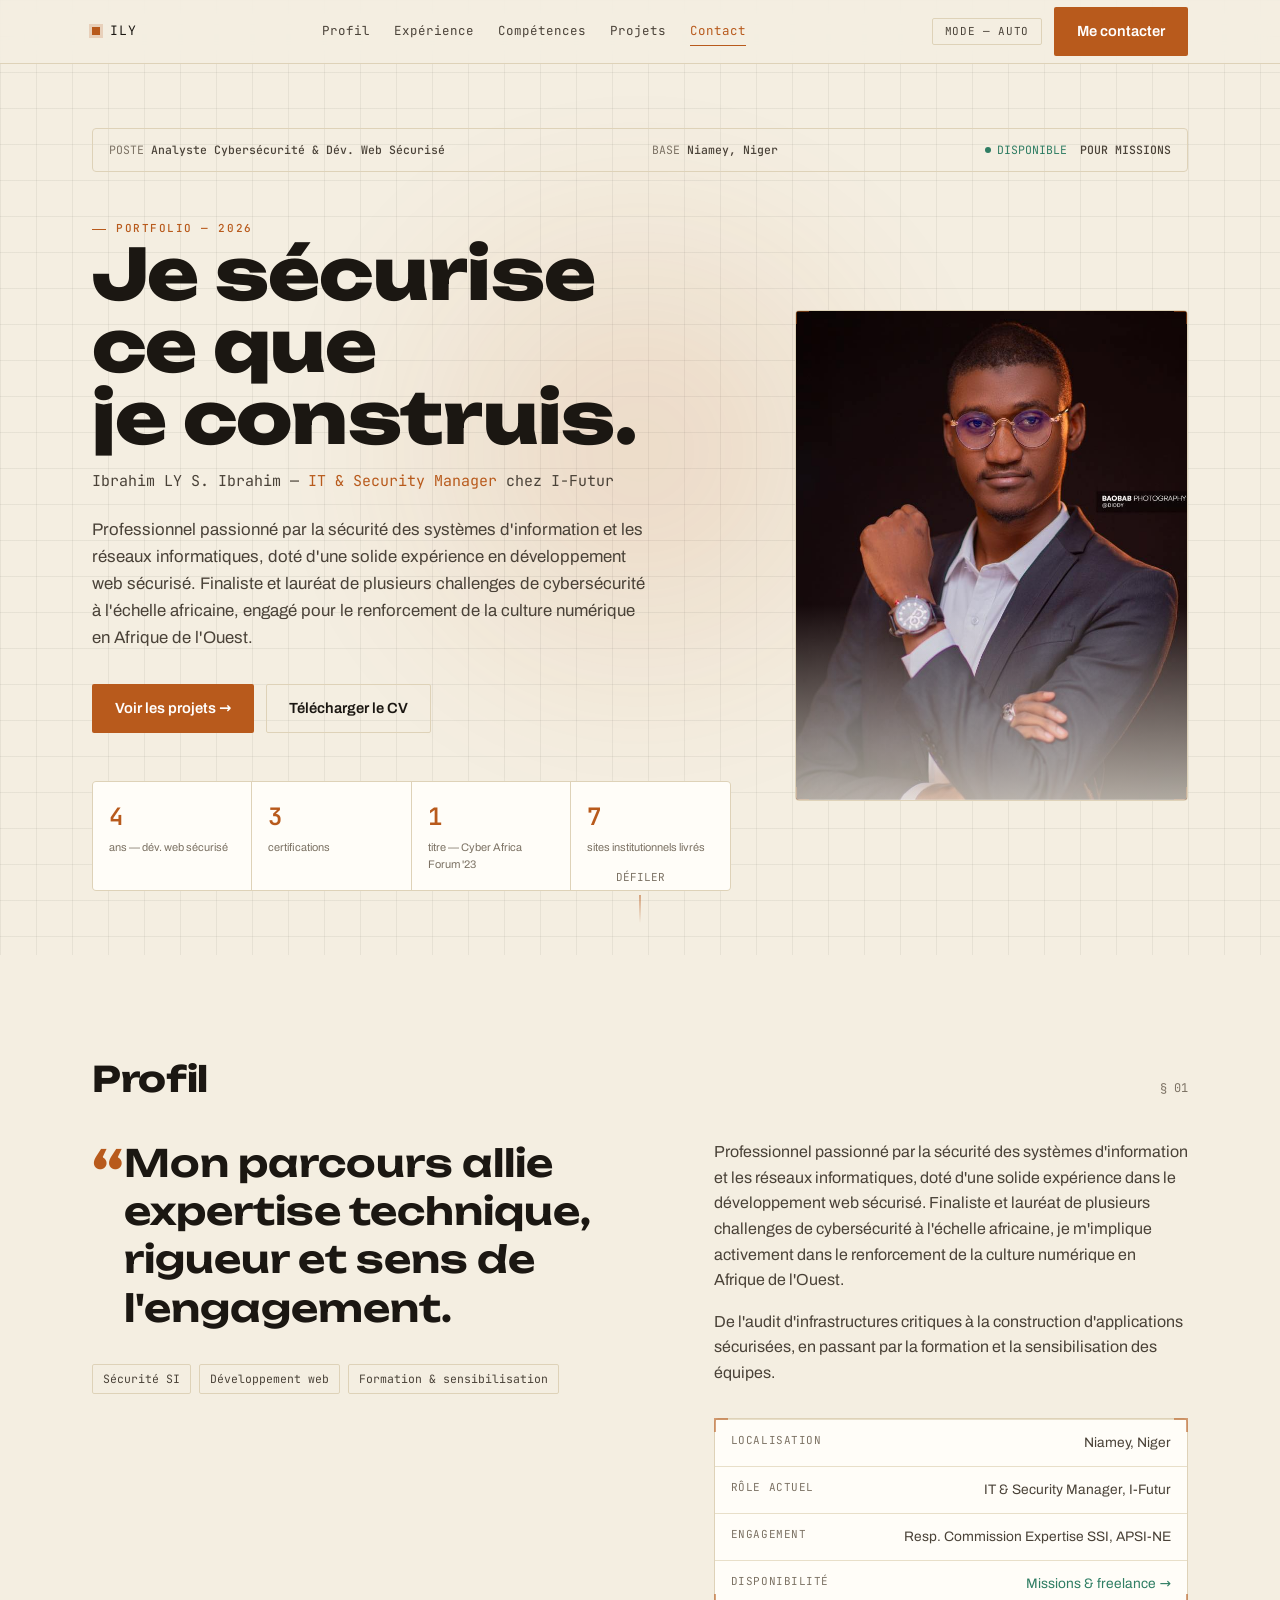
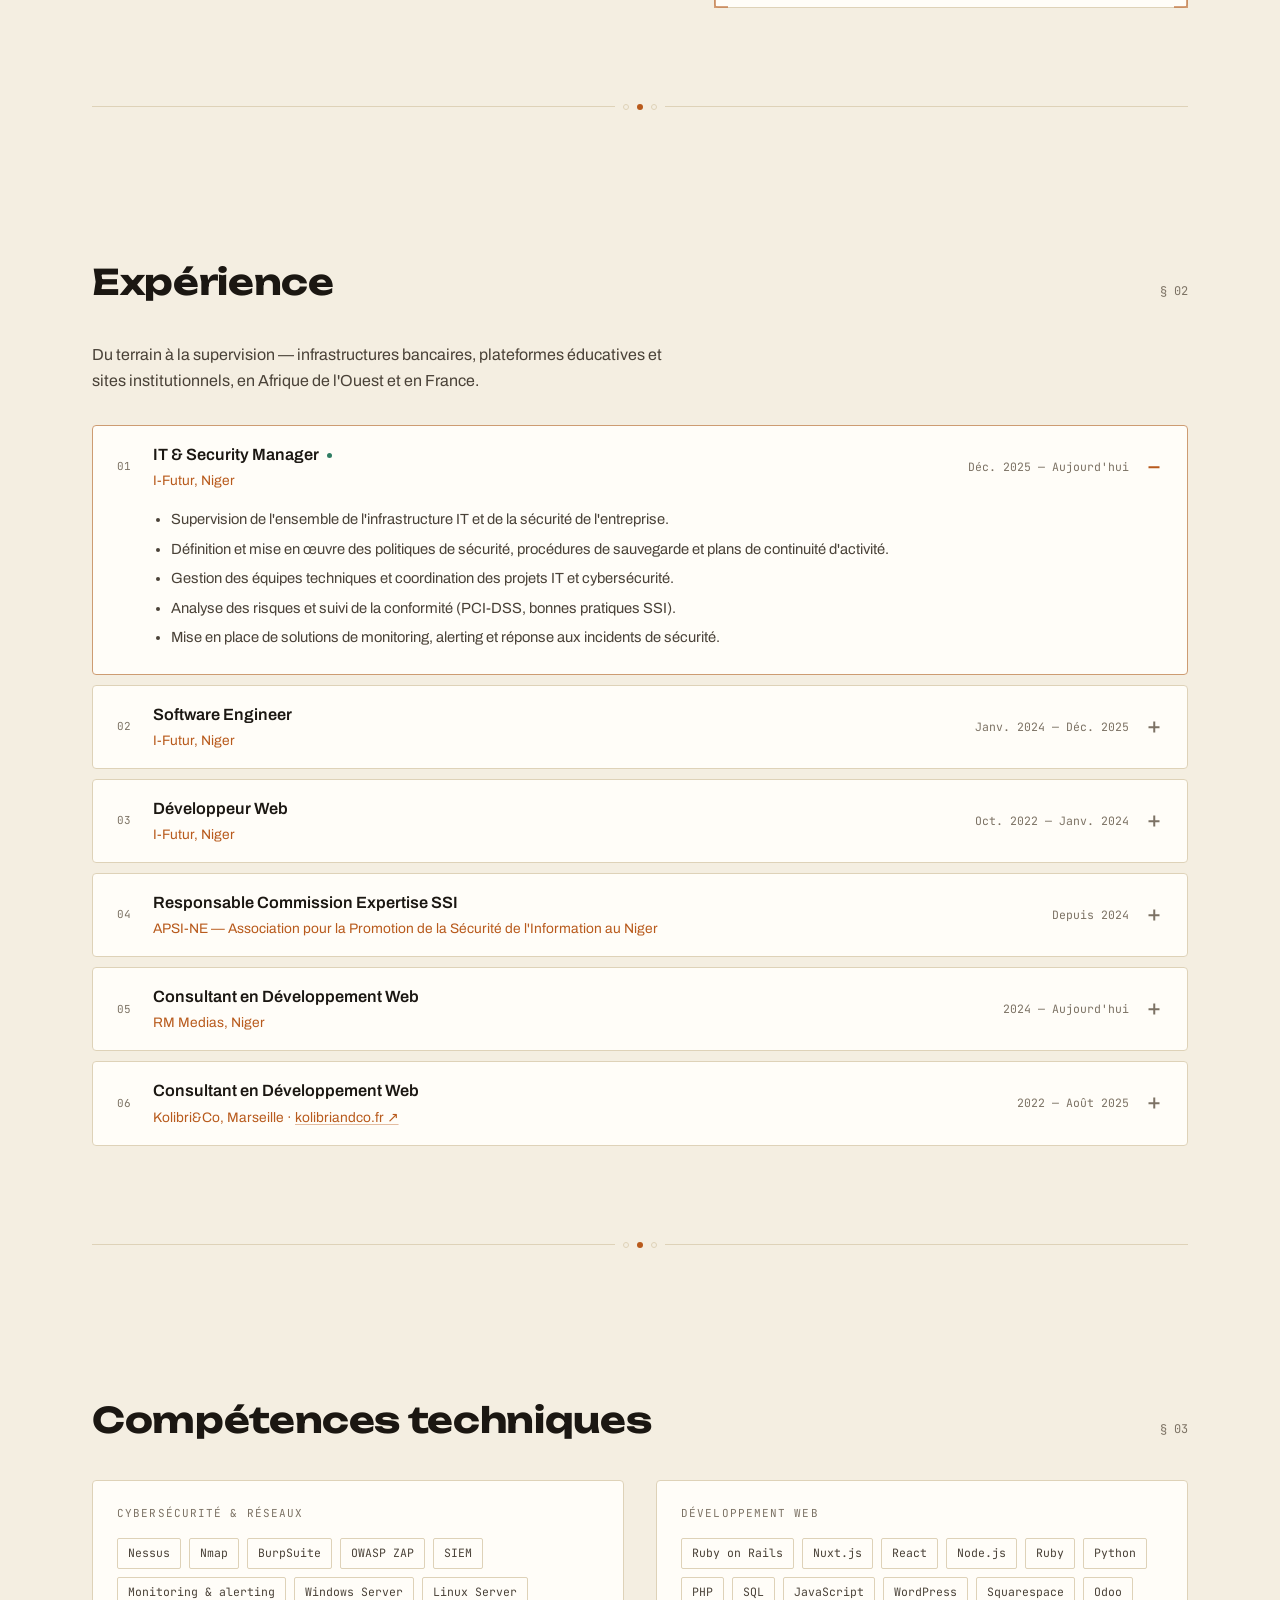
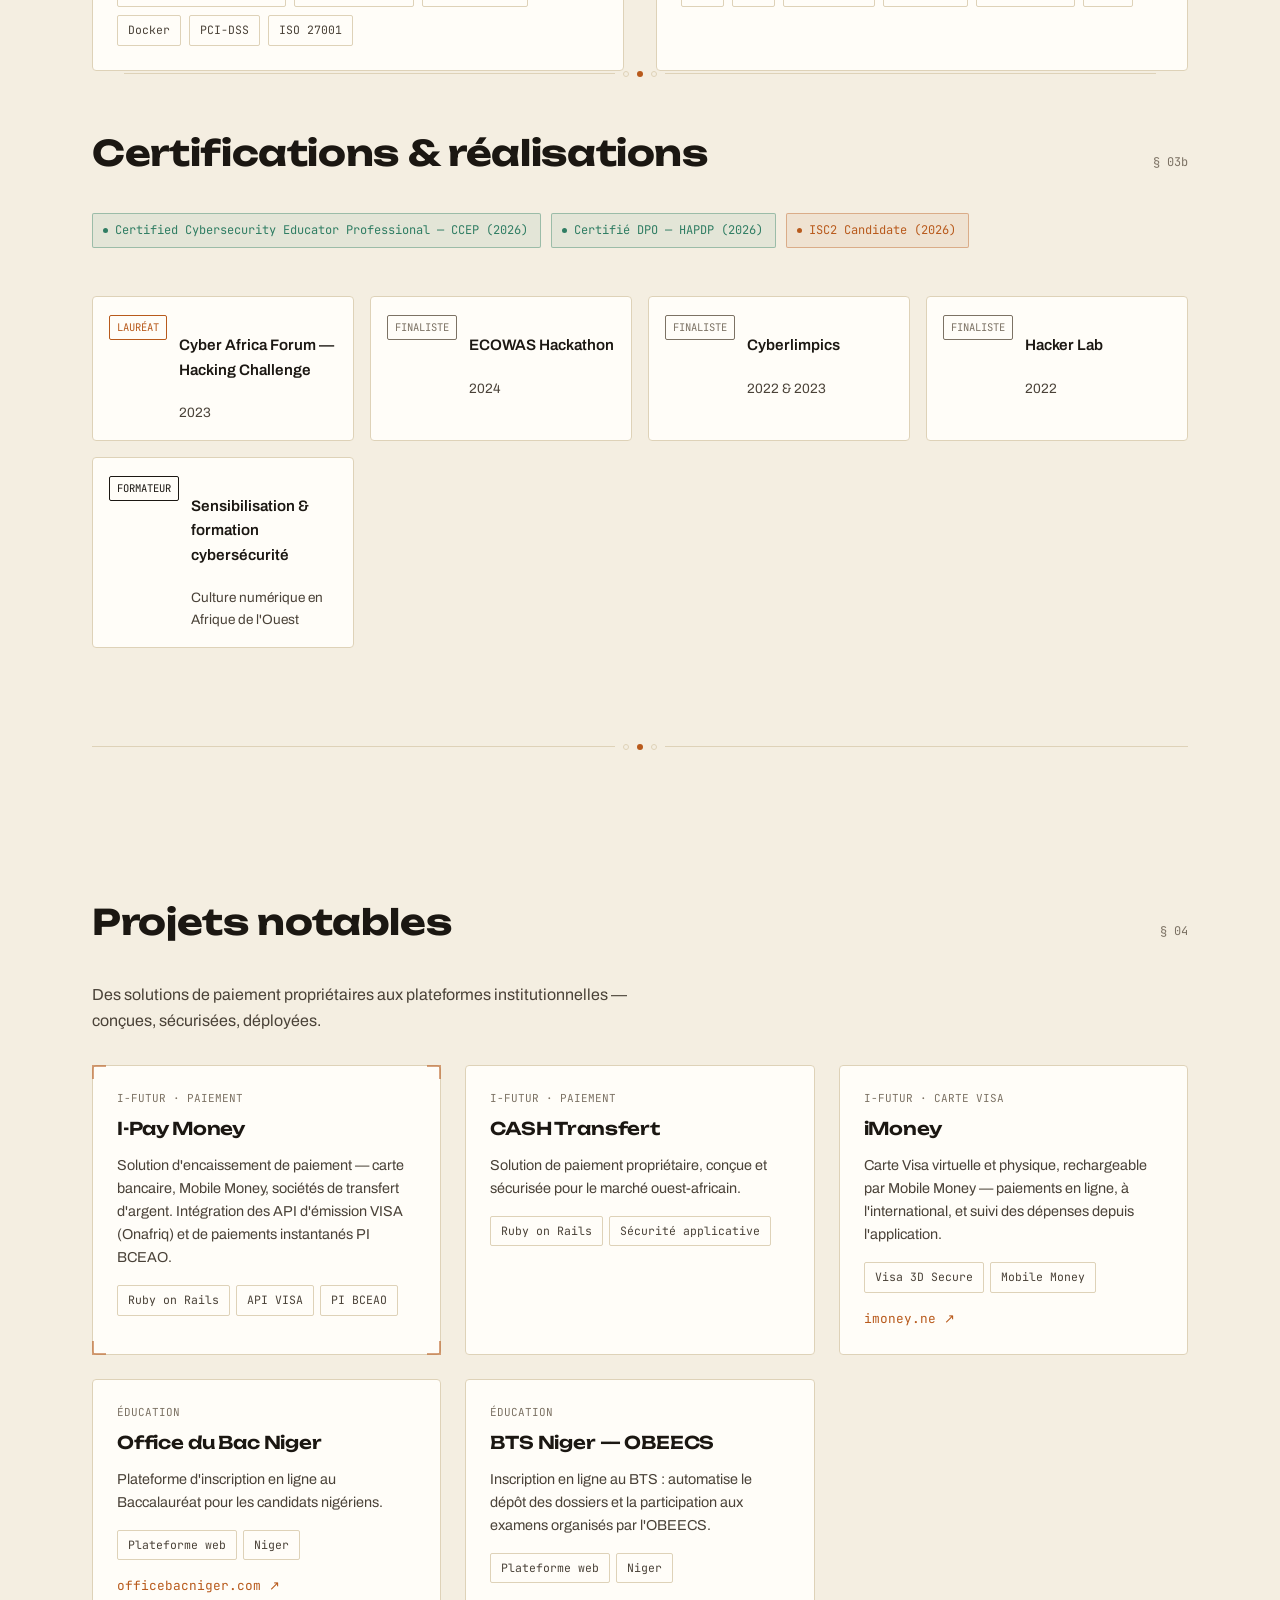
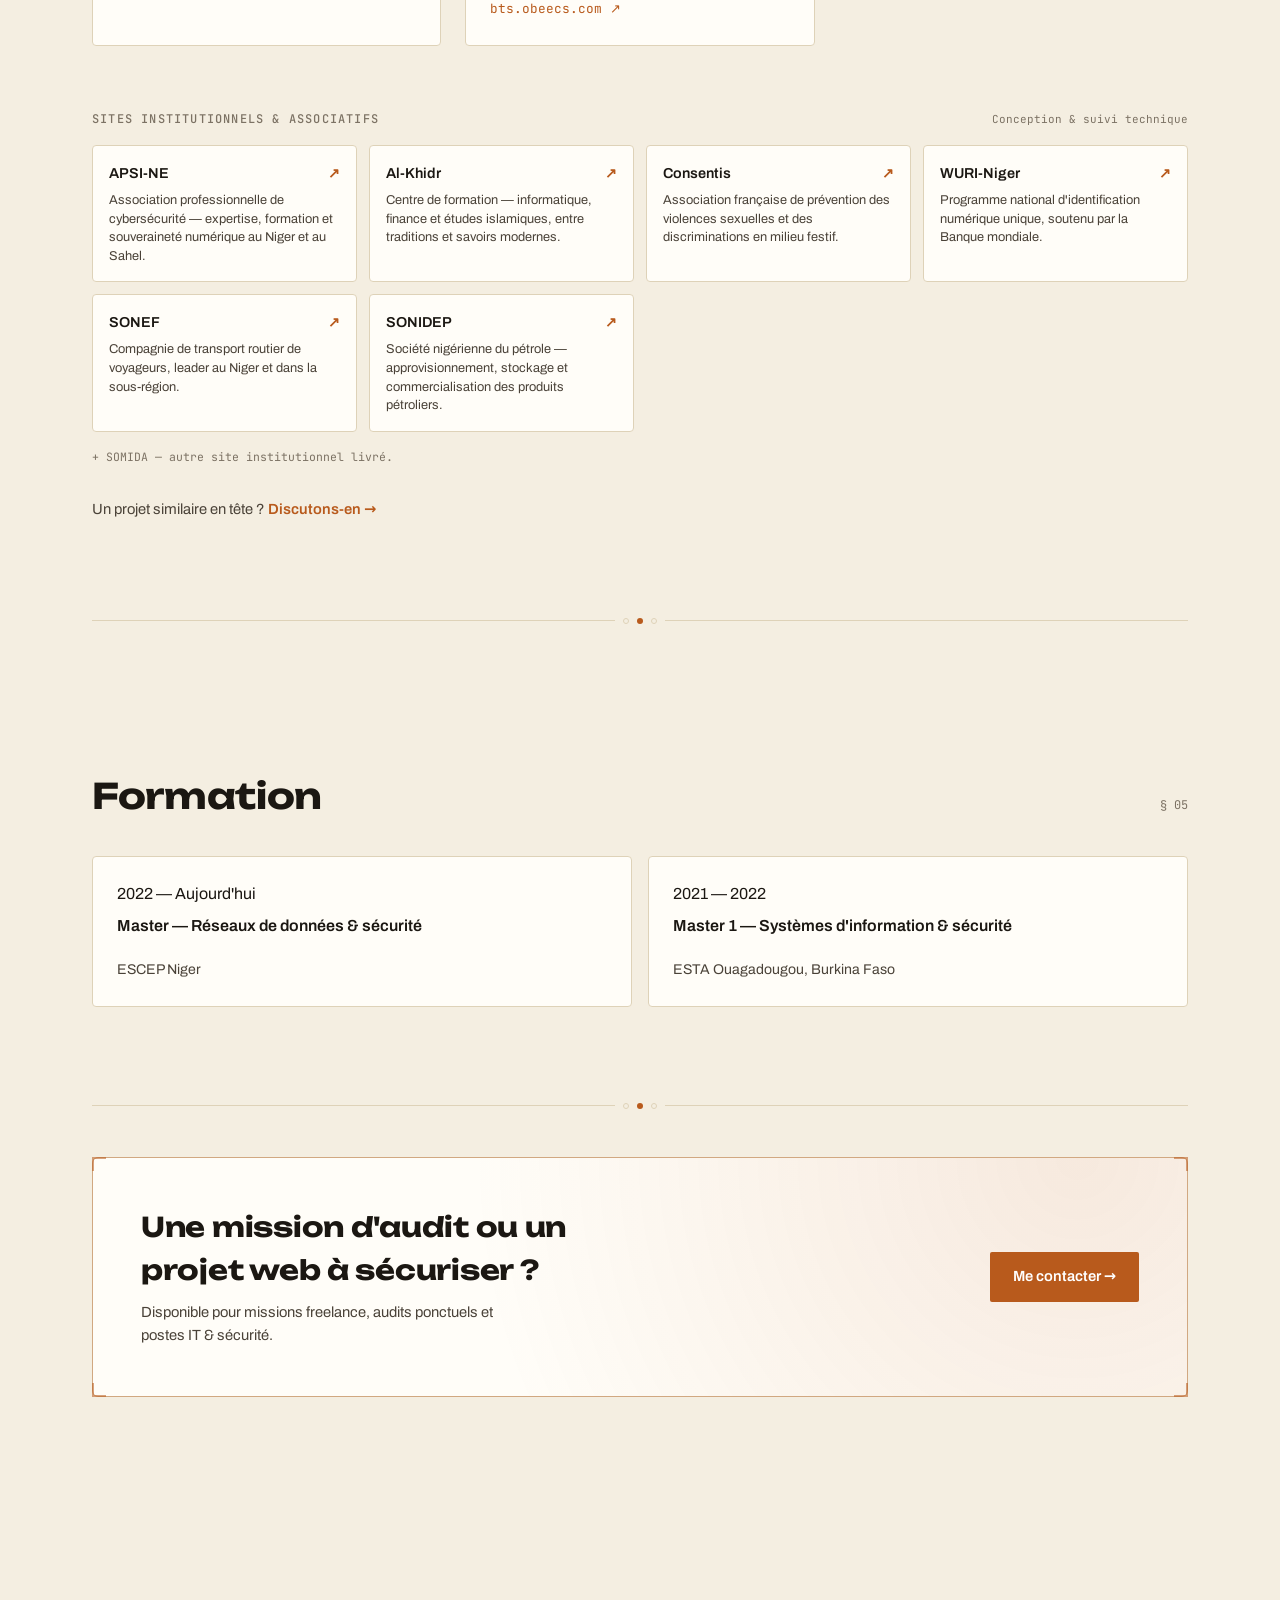
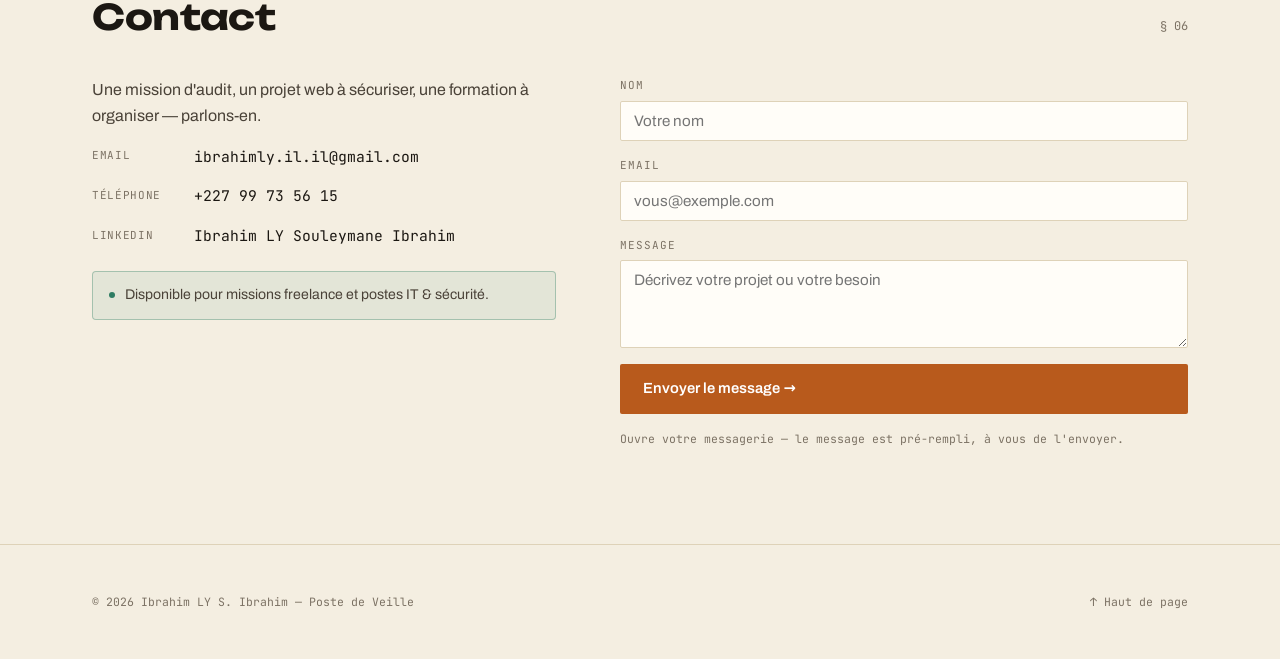
==== index.html @ d537c5a2 "Initial commit — portfolio site "Poste de Veille" Design system, homepage, and assets for Ibrahim LY" ====
<!doctype html>
<html lang="fr">
<head>
<meta charset="UTF-8">
<meta name="viewport" content="width=device-width, initial-scale=1">
<title>Ibrahim LY S. Ibrahim — Analyste Cybersécurité & Développeur Web Sécurisé</title>
<meta name="description" content="Portfolio d'Ibrahim LY S. Ibrahim — Analyste cybersécurité et développeur web sécurisé basé au Niger. IT & Security Manager, certifié CCEP, DPO et candidat ISC2.">
<link rel="stylesheet" href="assets/css/style.css">
</head>
<body>

<div id="ambient-glow" aria-hidden="true"><div class="blob"></div></div>
<div id="reticle" aria-hidden="true">
  <span class="rt tl"></span><span class="rt tr"></span><span class="rt bl"></span><span class="rt br"></span>
</div>

<div class="topbar">
  <div class="wrap topbar-inner">
    <a href="#top" class="brand-mark"><span class="id"></span> ILY</a>
    <nav class="nav-links" id="navLinks">
      <a href="#profil" data-nav>Profil</a>
      <a href="#experience" data-nav>Expérience</a>
      <a href="#competences" data-nav>Compétences</a>
      <a href="#projets" data-nav>Projets</a>
      <a href="#contact" data-nav>Contact</a>
      <a href="#contact" class="mobile-cta">Me contacter →</a>
    </nav>
    <div class="nav-actions">
      <button class="theme-btn" id="themeToggle">Mode — Auto</button>
      <a href="#contact" class="btn btn-primary nav-cta">Me contacter</a>
      <button class="nav-toggle" id="navToggle" aria-label="Ouvrir le menu" aria-expanded="false"><span></span></button>
    </div>
  </div>
</div>

<header class="hero" id="top">
  <div class="sweep"></div>
  <div class="wrap">
    <div class="doc-block">
      <span>POSTE <b>Analyste Cybersécurité &amp; Dév. Web Sécurisé</b></span>
      <span>BASE <b>Niamey, Niger</b></span>
      <span class="stat-live"><span class="pulse"></span> DISPONIBLE&nbsp;<b>POUR MISSIONS</b></span>
    </div>

    <div class="hero-grid">
      <div>
        <div class="eyebrow">Portfolio — 2026</div>
        <h1>Je sécurise ce que<br>je construis.</h1>
        <div class="role">Ibrahim LY S. Ibrahim — <span class="signal-word">IT &amp; Security Manager</span> chez I-Futur</div>
        <p class="hero-lede">Professionnel passionné par la sécurité des systèmes d'information et les réseaux informatiques, doté d'une solide expérience en développement web sécurisé. Finaliste et lauréat de plusieurs challenges de cybersécurité à l'échelle africaine, engagé pour le renforcement de la culture numérique en Afrique de l'Ouest.</p>
        <div class="hero-actions">
          <a class="btn btn-primary" href="#projets">Voir les projets →</a>
          <a class="btn btn-ghost" href="assets/cv/Ibrahim-LY-CV-IT-Security-Manager.pdf" download>Télécharger le CV</a>
        </div>

        <div class="hero-stats">
          <div class="cell"><div class="num" data-count="4">0</div><div class="lbl">ans — dév. web sécurisé</div></div>
          <div class="cell"><div class="num" data-count="3">0</div><div class="lbl">certifications</div></div>
          <div class="cell"><div class="num" data-count="1">0</div><div class="lbl">titre — Cyber Africa Forum '23</div></div>
          <div class="cell"><div class="num" data-count="7">0</div><div class="lbl">sites institutionnels livrés</div></div>
        </div>
      </div>

      <div class="hero-photo bracketed">
        <span class="bk tl"></span><span class="bk tr"></span><span class="bk bl"></span><span class="bk br"></span>
        <img src="assets/img/portrait.jpg" alt="Portrait d'Ibrahim LY S. Ibrahim" width="960" height="960">
      </div>
    </div>
  </div>

  <div class="scroll-cue"><span>DÉFILER</span><span class="bar"></span></div>
</header>

<main>

  <!-- ============ PROFIL ============ -->
  <section id="profil" class="block wrap">
    <div class="block-head reveal"><h2>Profil</h2><span class="idx">§ 01</span></div>
    <div class="profil-grid">
      <div class="reveal profil-focus">
        <p class="pull-quote">Mon parcours allie expertise technique, rigueur et sens de l'engagement.</p>
        <div class="tag-row">
          <span class="tag">Sécurité SI</span><span class="tag">Développement web</span><span class="tag">Formation &amp; sensibilisation</span>
        </div>
      </div>
      <div class="reveal about-text">
        <p>Professionnel passionné par la sécurité des systèmes d'information et les réseaux informatiques, doté d'une solide expérience dans le développement web sécurisé. Finaliste et lauréat de plusieurs challenges de cybersécurité à l'échelle africaine, je m'implique activement dans le renforcement de la culture numérique en Afrique de l'Ouest.</p>
        <p>De l'audit d'infrastructures critiques à la construction d'applications sécurisées, en passant par la formation et la sensibilisation des équipes.</p>

        <div class="readout bracketed">
          <span class="bk tl"></span><span class="bk tr"></span><span class="bk bl"></span><span class="bk br"></span>
          <div class="readout-row"><span class="k">Localisation</span><span class="v">Niamey, Niger</span></div>
          <div class="readout-row"><span class="k">Rôle actuel</span><span class="v">IT &amp; Security Manager, I-Futur</span></div>
          <div class="readout-row"><span class="k">Engagement</span><span class="v">Resp. Commission Expertise SSI, APSI-NE</span></div>
          <div class="readout-row"><span class="k">Disponibilité</span><span class="v verify"><a href="#contact">Missions &amp; freelance →</a></span></div>
        </div>
      </div>
    </div>
  </section>

  <div class="node-rule reveal"><span class="dot ghost"></span><span class="dot"></span><span class="dot ghost"></span></div>

  <!-- ============ EXPERIENCE ============ -->
  <section id="experience" class="block wrap">
    <div class="block-head reveal"><h2>Expérience</h2><span class="idx">§ 02</span></div>
    <p class="block-intro reveal">Du terrain à la supervision — infrastructures bancaires, plateformes éducatives et sites institutionnels, en Afrique de l'Ouest et en France.</p>

    <div class="acc-list reveal">
      <div class="acc-item is-open">
        <button class="acc-head" aria-expanded="true">
          <span class="acc-idx">01</span>
          <span class="acc-role">
            <span class="t-role">IT &amp; Security Manager <span class="pulse"></span></span>
            <span class="t-org">I-Futur, Niger</span>
          </span>
          <span class="acc-date">Déc. 2025 — Aujourd'hui</span>
          <span class="acc-chevron"></span>
        </button>
        <div class="acc-panel"><div class="acc-panel-inner"><div class="acc-body">
          <ul>
            <li>Supervision de l'ensemble de l'infrastructure IT et de la sécurité de l'entreprise.</li>
            <li>Définition et mise en œuvre des politiques de sécurité, procédures de sauvegarde et plans de continuité d'activité.</li>
            <li>Gestion des équipes techniques et coordination des projets IT et cybersécurité.</li>
            <li>Analyse des risques et suivi de la conformité (PCI-DSS, bonnes pratiques SSI).</li>
            <li>Mise en place de solutions de monitoring, alerting et réponse aux incidents de sécurité.</li>
          </ul>
        </div></div></div>
      </div>

      <div class="acc-item">
        <button class="acc-head" aria-expanded="false">
          <span class="acc-idx">02</span>
          <span class="acc-role">
            <span class="t-role">Software Engineer</span>
            <span class="t-org">I-Futur, Niger</span>
          </span>
          <span class="acc-date">Janv. 2024 — Déc. 2025</span>
          <span class="acc-chevron"></span>
        </button>
        <div class="acc-panel"><div class="acc-panel-inner"><div class="acc-body">
          <ul>
            <li>Déploiement, configuration et maintenance de serveurs web et bases de données.</li>
            <li>Gestion de la disponibilité et supervision d'applications en production.</li>
            <li>Mise en place de solutions de sécurité — authentification, pare-feu applicatif, certificats.</li>
            <li>Sécurisation d'infrastructures applicatives critiques dans le secteur financier et éducatif.</li>
            <li>Participation à la conformité PCI-DSS et intégration de systèmes bancaires.</li>
          </ul>
        </div></div></div>
      </div>

      <div class="acc-item">
        <button class="acc-head" aria-expanded="false">
          <span class="acc-idx">03</span>
          <span class="acc-role">
            <span class="t-role">Développeur Web</span>
            <span class="t-org">I-Futur, Niger</span>
          </span>
          <span class="acc-date">Oct. 2022 — Janv. 2024</span>
          <span class="acc-chevron"></span>
        </button>
        <div class="acc-panel"><div class="acc-panel-inner"><div class="acc-body">
          <ul>
            <li>Développement et maintenance d'applications web pour les projets internes d'I-Futur.</li>
            <li>Corrections de bugs, tests et améliorations continues des plateformes existantes.</li>
            <li>Premières contributions à la sécurisation des flux applicatifs, posant les bases de l'évolution vers le poste de Software Engineer.</li>
          </ul>
        </div></div></div>
      </div>

      <div class="acc-item">
        <button class="acc-head" aria-expanded="false">
          <span class="acc-idx">04</span>
          <span class="acc-role">
            <span class="t-role">Responsable Commission Expertise SSI</span>
            <span class="t-org">APSI-NE — Association pour la Promotion de la Sécurité de l'Information au Niger</span>
          </span>
          <span class="acc-date">Depuis 2024</span>
          <span class="acc-chevron"></span>
        </button>
        <div class="acc-panel"><div class="acc-panel-inner"><div class="acc-body">
          <ul>
            <li>Réalisation de pentests encadrés et audits de sécurité sur infrastructures locales.</li>
            <li>Organisation de formations et sensibilisations en sécurité numérique.</li>
            <li>Suivi technique des projets digitaux de l'association.</li>
          </ul>
        </div></div></div>
      </div>

      <div class="acc-item">
        <button class="acc-head" aria-expanded="false">
          <span class="acc-idx">05</span>
          <span class="acc-role">
            <span class="t-role">Consultant en Développement Web</span>
            <span class="t-org">RM Medias, Niger</span>
          </span>
          <span class="acc-date">2024 — Aujourd'hui</span>
          <span class="acc-chevron"></span>
        </button>
        <div class="acc-panel"><div class="acc-panel-inner"><div class="acc-body">
          <ul>
            <li>Contribution à la refonte et à la création de sites web dynamiques et professionnels pour divers clients, en intégrant des pratiques de sécurité web essentielles.</li>
          </ul>
        </div></div></div>
      </div>

      <div class="acc-item">
        <button class="acc-head" aria-expanded="false">
          <span class="acc-idx">06</span>
          <span class="acc-role">
            <span class="t-role">Consultant en Développement Web</span>
            <span class="t-org">Kolibri&amp;Co, Marseille · <a href="https://kolibriandco.fr/" target="_blank" rel="noopener">kolibriandco.fr ↗</a></span>
          </span>
          <span class="acc-date">2022 — Août 2025</span>
          <span class="acc-chevron"></span>
        </button>
        <div class="acc-panel"><div class="acc-panel-inner"><div class="acc-body">
          <ul>
            <li>Réalisation de projets digitaux pour PME et startups, avec un accent sur la qualité du code, la performance et la sécurité — Ruby on Rails, WordPress, Squarespace.</li>
          </ul>
        </div></div></div>
      </div>
    </div>
  </section>

  <div class="node-rule reveal"><span class="dot ghost"></span><span class="dot"></span><span class="dot ghost"></span></div>

  <!-- ============ COMPETENCES ============ -->
  <section id="competences" class="block wrap">
    <div class="block-head reveal"><h2>Compétences techniques</h2><span class="idx">§ 03</span></div>
    <div class="skills-grid reveal">
      <div class="skill-card">
        <div class="comp-title">Cybersécurité &amp; réseaux</div>
        <div class="tag-row">
          <span class="tag">Nessus</span><span class="tag">Nmap</span><span class="tag">BurpSuite</span>
          <span class="tag">OWASP ZAP</span><span class="tag">SIEM</span><span class="tag">Monitoring &amp; alerting</span>
          <span class="tag">Windows Server</span><span class="tag">Linux Server</span><span class="tag">Docker</span>
          <span class="tag">PCI-DSS</span><span class="tag">ISO 27001</span>
        </div>
      </div>
      <div class="skill-card">
        <div class="comp-title">Développement web</div>
        <div class="tag-row">
          <span class="tag">Ruby on Rails</span><span class="tag">Nuxt.js</span><span class="tag">React</span>
          <span class="tag">Node.js</span><span class="tag">Ruby</span><span class="tag">Python</span>
          <span class="tag">PHP</span><span class="tag">SQL</span><span class="tag">JavaScript</span>
          <span class="tag">WordPress</span><span class="tag">Squarespace</span><span class="tag">Odoo</span>
        </div>
      </div>
    </div>

    <div class="node-rule"><span class="dot ghost"></span><span class="dot"></span><span class="dot ghost"></span></div>

    <div class="block-head reveal"><h2>Certifications &amp; réalisations</h2><span class="idx">§ 03b</span></div>
    <div class="reveal">
      <div class="cert-badges">
        <span class="badge badge-verify"><span class="dot"></span>Certified Cybersecurity Educator Professional — CCEP (2026)</span>
        <span class="badge badge-verify"><span class="dot"></span>Certifié DPO — HAPDP (2026)</span>
        <span class="badge badge-signal"><span class="dot"></span>ISC2 Candidate (2026)</span>
      </div>
      <div class="achv-list">
        <div class="achv-item win"><span class="tagline">LAURÉAT</span><div><h4>Cyber Africa Forum — Hacking Challenge</h4><p>2023</p></div></div>
        <div class="achv-item fin"><span class="tagline">FINALISTE</span><div><h4>ECOWAS Hackathon</h4><p>2024</p></div></div>
        <div class="achv-item fin"><span class="tagline">FINALISTE</span><div><h4>Cyberlimpics</h4><p>2022 &amp; 2023</p></div></div>
        <div class="achv-item fin"><span class="tagline">FINALISTE</span><div><h4>Hacker Lab</h4><p>2022</p></div></div>
        <div class="achv-item"><span class="tagline">FORMATEUR</span><div><h4>Sensibilisation &amp; formation cybersécurité</h4><p>Culture numérique en Afrique de l'Ouest</p></div></div>
      </div>
    </div>
  </section>

  <div class="node-rule reveal"><span class="dot ghost"></span><span class="dot"></span><span class="dot ghost"></span></div>

  <!-- ============ PROJETS ============ -->
  <section id="projets" class="block wrap">
    <div class="block-head reveal"><h2>Projets notables</h2><span class="idx">§ 04</span></div>
    <p class="block-intro reveal">Des solutions de paiement propriétaires aux plateformes institutionnelles — conçues, sécurisées, déployées.</p>

    <div class="proj-grid reveal">
      <div class="proj-card bracketed">
        <span class="bk tl"></span><span class="bk tr"></span><span class="bk bl"></span><span class="bk br"></span>
        <div class="pc-meta">I-FUTUR · PAIEMENT</div>
        <h3>I-Pay Money</h3>
        <p>Solution d'encaissement de paiement — carte bancaire, Mobile Money, sociétés de transfert d'argent. Intégration des API d'émission VISA (Onafriq) et de paiements instantanés PI BCEAO.</p>
        <div class="pc-tags"><span class="tag">Ruby on Rails</span><span class="tag">API VISA</span><span class="tag">PI BCEAO</span></div>
      </div>
      <div class="proj-card">
        <div class="pc-meta">I-FUTUR · PAIEMENT</div>
        <h3>CASH Transfert</h3>
        <p>Solution de paiement propriétaire, conçue et sécurisée pour le marché ouest-africain.</p>
        <div class="pc-tags"><span class="tag">Ruby on Rails</span><span class="tag">Sécurité applicative</span></div>
      </div>
      <div class="proj-card">
        <div class="pc-meta">I-FUTUR · CARTE VISA</div>
        <h3>iMoney</h3>
        <p>Carte Visa virtuelle et physique, rechargeable par Mobile Money — paiements en ligne, à l'international, et suivi des dépenses depuis l'application.</p>
        <div class="pc-tags"><span class="tag">Visa 3D Secure</span><span class="tag">Mobile Money</span></div>
        <a class="pc-link" href="https://imoney.ne/" target="_blank" rel="noopener">imoney.ne ↗</a>
      </div>
      <div class="proj-card">
        <div class="pc-meta">ÉDUCATION</div>
        <h3>Office du Bac Niger</h3>
        <p>Plateforme d'inscription en ligne au Baccalauréat pour les candidats nigériens.</p>
        <div class="pc-tags"><span class="tag">Plateforme web</span><span class="tag">Niger</span></div>
        <a class="pc-link" href="https://www.officebacniger.com/" target="_blank" rel="noopener">officebacniger.com ↗</a>
      </div>
      <div class="proj-card">
        <div class="pc-meta">ÉDUCATION</div>
        <h3>BTS Niger — OBEECS</h3>
        <p>Inscription en ligne au BTS : automatise le dépôt des dossiers et la participation aux examens organisés par l'OBEECS.</p>
        <div class="pc-tags"><span class="tag">Plateforme web</span><span class="tag">Niger</span></div>
        <a class="pc-link" href="https://bts.obeecs.com" target="_blank" rel="noopener">bts.obeecs.com ↗</a>
      </div>
    </div>

    <div class="proj-subhead reveal">
      <h3>Sites institutionnels &amp; associatifs</h3>
      <span class="idx">Conception &amp; suivi technique</span>
    </div>
    <div class="site-link-grid reveal">
      <a class="site-link-card" href="https://www.apsi.ne/" target="_blank" rel="noopener">
        <div class="sl-name">APSI-NE <span class="arrow">↗</span></div>
        <p class="sl-desc">Association professionnelle de cybersécurité — expertise, formation et souveraineté numérique au Niger et au Sahel.</p>
      </a>
      <a class="site-link-card" href="https://al-khidr-center.com/" target="_blank" rel="noopener">
        <div class="sl-name">Al-Khidr <span class="arrow">↗</span></div>
        <p class="sl-desc">Centre de formation — informatique, finance et études islamiques, entre traditions et savoirs modernes.</p>
      </a>
      <a class="site-link-card" href="https://www.consentis.info/" target="_blank" rel="noopener">
        <div class="sl-name">Consentis <span class="arrow">↗</span></div>
        <p class="sl-desc">Association française de prévention des violences sexuelles et des discriminations en milieu festif.</p>
      </a>
      <a class="site-link-card" href="http://wuri.ne/" target="_blank" rel="noopener">
        <div class="sl-name">WURI-Niger <span class="arrow">↗</span></div>
        <p class="sl-desc">Programme national d'identification numérique unique, soutenu par la Banque mondiale.</p>
      </a>
      <a class="site-link-card" href="https://sonef.net/" target="_blank" rel="noopener">
        <div class="sl-name">SONEF <span class="arrow">↗</span></div>
        <p class="sl-desc">Compagnie de transport routier de voyageurs, leader au Niger et dans la sous-région.</p>
      </a>
      <a class="site-link-card" href="https://sonidep-niger.com/" target="_blank" rel="noopener">
        <div class="sl-name">SONIDEP <span class="arrow">↗</span></div>
        <p class="sl-desc">Société nigérienne du pétrole — approvisionnement, stockage et commercialisation des produits pétroliers.</p>
      </a>
    </div>
    <p class="site-link-note">+ SOMIDA — autre site institutionnel livré.</p>

    <p class="proj-footer-cta reveal">Un projet similaire en tête ? <a href="#contact">Discutons-en →</a></p>
  </section>

  <div class="node-rule reveal"><span class="dot ghost"></span><span class="dot"></span><span class="dot ghost"></span></div>

  <!-- ============ EDUCATION ============ -->
  <section id="education" class="block wrap">
    <div class="block-head reveal"><h2>Formation</h2><span class="idx">§ 05</span></div>
    <div class="edu-grid reveal">
      <div class="edu-item">
        <span class="t-date">2022 — Aujourd'hui</span>
        <h4>Master — Réseaux de données &amp; sécurité</h4>
        <p>ESCEP Niger</p>
      </div>
      <div class="edu-item">
        <span class="t-date">2021 — 2022</span>
        <h4>Master 1 — Systèmes d'information &amp; sécurité</h4>
        <p>ESTA Ouagadougou, Burkina Faso</p>
      </div>
    </div>
  </section>

  <div class="node-rule reveal"><span class="dot ghost"></span><span class="dot"></span><span class="dot ghost"></span></div>

  <div class="wrap">
    <div class="cta-band reveal bracketed">
      <span class="bk tl"></span><span class="bk tr"></span><span class="bk bl"></span><span class="bk br"></span>
      <div>
        <h3>Une mission d'audit ou un projet web à sécuriser ?</h3>
        <p>Disponible pour missions freelance, audits ponctuels et postes IT &amp; sécurité.</p>
      </div>
      <a class="btn btn-primary" href="#contact">Me contacter →</a>
    </div>
  </div>

  <!-- ============ CONTACT ============ -->
  <section id="contact" class="block wrap">
    <div class="block-head reveal"><h2>Contact</h2><span class="idx">§ 06</span></div>
    <div class="contact-grid reveal">
      <div class="contact-info">
        <p class="block-intro" style="margin-bottom:0">Une mission d'audit, un projet web à sécuriser, une formation à organiser — parlons-en.</p>
        <div class="contact-line"><span class="k">Email</span><a href="mailto:ibrahimly.il.il@gmail.com">ibrahimly.il.il@gmail.com</a></div>
        <div class="contact-line"><span class="k">Téléphone</span><a href="tel:+22799735615">+227 99 73 56 15</a></div>
        <div class="contact-line"><span class="k">LinkedIn</span><span>Ibrahim LY Souleymane Ibrahim</span></div>
        <div class="avail-banner"><span class="pulse"></span> Disponible pour missions freelance et postes IT &amp; sécurité.</div>
      </div>

      <form class="contact-form" id="contactForm">
        <div class="field"><label for="cf-name">Nom</label><input id="cf-name" name="name" type="text" placeholder="Votre nom" required></div>
        <div class="field"><label for="cf-email">Email</label><input id="cf-email" name="email" type="email" placeholder="vous@exemple.com" required></div>
        <div class="field"><label for="cf-msg">Message</label><textarea id="cf-msg" name="message" rows="4" placeholder="Décrivez votre projet ou votre besoin" required></textarea></div>
        <button class="btn btn-primary" type="submit">Envoyer le message →</button>
        <p class="form-note">Ouvre votre messagerie — le message est pré-rempli, à vous de l'envoyer.</p>
      </form>
    </div>
  </section>

</main>

<footer class="site-footer">
  <div class="wrap footer-inner">
    <span>© 2026 Ibrahim LY S. Ibrahim — Poste de Veille</span>
    <a href="#top" class="back-to-top">↑ Haut de page</a>
  </div>
</footer>

<script src="assets/js/main.js"></script>
</body>
</html>
---- assets/css/style.css ----
/* =========================================================
   IBRAHIM LY — PORTFOLIO
   Design system: "Poste de Veille"
   ========================================================= */

@font-face{
  font-family:'Unbounded'; font-style:normal; font-weight:500 900; font-display:swap;
  src:url('../fonts/unbounded-latin.woff2') format('woff2');
  unicode-range:U+0000-00FF,U+0131,U+0152-0153,U+02BB-02BC,U+02C6,U+02DA,U+02DC,U+2000-206F,U+2122,U+2191,U+2193,U+2212,U+2215;
}
@font-face{
  font-family:'Unbounded'; font-style:normal; font-weight:500 900; font-display:swap;
  src:url('../fonts/unbounded-latinext.woff2') format('woff2');
  unicode-range:U+0100-024F,U+0300-0301,U+0303-0304,U+0308-0309,U+1E00-1EFF,U+2020,U+20AC;
}
@font-face{
  font-family:'Archivo'; font-style:normal; font-weight:380 800; font-display:swap;
  src:url('../fonts/archivo-latin.woff2') format('woff2');
  unicode-range:U+0000-00FF,U+0131,U+0152-0153,U+02BB-02BC,U+02C6,U+02DA,U+02DC,U+2000-206F,U+2122,U+2191,U+2193,U+2212,U+2215;
}
@font-face{
  font-family:'Archivo'; font-style:normal; font-weight:380 800; font-display:swap;
  src:url('../fonts/archivo-latinext.woff2') format('woff2');
  unicode-range:U+0100-024F,U+0300-0301,U+0303-0304,U+0308-0309,U+1E00-1EFF,U+2020,U+20AC;
}
@font-face{
  font-family:'JetBrains Mono'; font-style:normal; font-weight:380 600; font-display:swap;
  src:url('../fonts/jetbrains-mono-latin.woff2') format('woff2');
  unicode-range:U+0000-00FF,U+0131,U+0152-0153,U+02BB-02BC,U+02C6,U+02DA,U+02DC,U+2000-206F,U+2122,U+2191,U+2193,U+2212,U+2215;
}
@font-face{
  font-family:'JetBrains Mono'; font-style:normal; font-weight:380 600; font-display:swap;
  src:url('../fonts/jetbrains-mono-latinext.woff2') format('woff2');
  unicode-range:U+0100-024F,U+0300-0301,U+0303-0304,U+0308-0309,U+1E00-1EFF,U+2020,U+20AC;
}

/* ============ TOKENS ============ */
:root{
  color-scheme:light;
  --ink:#1B1712; --ink-soft:#4A4238;
  --bg:#F4EEE1; --bg-raised:#FFFDF8; --panel:#FFFFFF;
  --line:#DED2B8; --line-soft:#E8DFC9;
  --signal:#B85A1C; --signal-ink:#FFFFFF;
  --verify:#2F7D63; --alert:#B0392C; --muted:#7C7264;
  --glow-alpha:0.16;
  --font-display:'Unbounded',ui-sans-serif,system-ui,sans-serif;
  --font-body:'Archivo',ui-sans-serif,system-ui,sans-serif;
  --font-mono:'JetBrains Mono',ui-monospace,'SFMono-Regular',Menlo,monospace;
  --space-1:4px; --space-2:8px; --space-3:12px; --space-4:16px;
  --space-5:24px; --space-6:32px; --space-7:48px; --space-8:64px; --space-9:96px;
  --radius-sm:2px; --radius-md:4px; --radius-lg:6px;
  --grid-line:rgba(27,23,18,0.06);
  --nav-h:64px;
}
@media (prefers-color-scheme:dark){
  :root{
    color-scheme:dark;
    --ink:#EFE6D4; --ink-soft:#B7AA95;
    --bg:#14110D; --bg-raised:#1B1712; --panel:#1F1B15;
    --line:#3A3226; --line-soft:#2A2419;
    --signal:#E8873A; --signal-ink:#14110D;
    --verify:#5FBE9C; --alert:#E06A54; --muted:#8A8071;
    --glow-alpha:0.22;
    --grid-line:rgba(232,135,58,0.07);
  }
}
:root[data-theme="dark"]{
  color-scheme:dark;
  --ink:#EFE6D4; --ink-soft:#B7AA95;
  --bg:#14110D; --bg-raised:#1B1712; --panel:#1F1B15;
  --line:#3A3226; --line-soft:#2A2419;
  --signal:#E8873A; --signal-ink:#14110D;
  --verify:#5FBE9C; --alert:#E06A54; --muted:#8A8071;
  --glow-alpha:0.22;
  --grid-line:rgba(232,135,58,0.07);
}
:root[data-theme="light"]{
  color-scheme:light;
  --ink:#1B1712; --ink-soft:#4A4238;
  --bg:#F4EEE1; --bg-raised:#FFFDF8; --panel:#FFFFFF;
  --line:#DED2B8; --line-soft:#E8DFC9;
  --signal:#B85A1C; --signal-ink:#FFFFFF;
  --verify:#2F7D63; --alert:#B0392C; --muted:#7C7264;
  --glow-alpha:0.16;
  --grid-line:rgba(27,23,18,0.06);
}

*,*::before,*::after{ box-sizing:border-box; }
html{ scroll-behavior:smooth; }
body{
  margin:0; background:var(--bg); color:var(--ink);
  font-family:var(--font-body); font-size:16px; line-height:1.6;
  -webkit-font-smoothing:antialiased; overflow-x:hidden;
}
body.no-scroll{ overflow:hidden; }
::selection{ background:var(--signal); color:var(--signal-ink); }
img{ max-width:100%; display:block; }
h1,h2,h3{ font-family:var(--font-display); margin:0; text-wrap:balance; letter-spacing:-0.01em; }
p{ margin:0; }
a{ color:inherit; text-decoration:none; }
button{ font:inherit; }
:focus-visible{ outline:2px solid var(--signal); outline-offset:2px; }

.wrap{ max-width:1160px; margin:0 auto; padding:0 var(--space-6); position:relative; }
@media (max-width:640px){ .wrap{ padding:0 22px; } }
@media (max-width:380px){ .wrap{ padding:0 18px; } }

.eyebrow{
  font-family:var(--font-mono); font-size:11px; letter-spacing:.14em; text-transform:uppercase;
  color:var(--signal); display:flex; align-items:center; gap:10px; font-weight:500;
}
.eyebrow::before{ content:""; width:14px; height:1px; background:var(--signal); display:inline-block; }

/* ============ AMBIENT LAYERS (JS-driven) ============ */
#ambient-glow{
  position:fixed; inset:0; z-index:0; pointer-events:none; overflow:hidden;
}
#ambient-glow .blob{
  position:absolute; top:0; left:0; width:640px; height:640px; margin:-320px 0 0 -320px;
  border-radius:50%;
  background:radial-gradient(circle, color-mix(in srgb, var(--signal) 100%, transparent) 0%, transparent 68%);
  opacity:var(--glow-alpha);
  filter:blur(70px);
  will-change:transform;
  transform:translate3d(-1000px,-1000px,0);
}
#reticle{
  position:fixed; z-index:60; pointer-events:none; top:0; left:0;
  width:26px; height:26px; margin:-13px 0 0 -13px;
  transform:translate3d(-1000px,-1000px,0);
  transition:opacity .2s ease;
  opacity:0;
}
#reticle .rt{ position:absolute; width:6px; height:6px; border:1.5px solid var(--signal); }
#reticle .rt.tl{ top:0; left:0; border-right:none; border-bottom:none; }
#reticle .rt.tr{ top:0; right:0; border-left:none; border-bottom:none; }
#reticle .rt.bl{ bottom:0; left:0; border-right:none; border-top:none; }
#reticle .rt.br{ bottom:0; right:0; border-left:none; border-top:none; }
#reticle.is-visible{ opacity:.85; }
#reticle.is-active{ width:44px; height:44px; margin:-22px 0 0 -22px; opacity:1; }
#reticle.is-active .rt{ border-color:var(--signal); }
@media (hover:none), (pointer:coarse){ #ambient-glow, #reticle{ display:none; } }

/* corner-bracket viewfinder motif */
.bracketed{ position:relative; }
.bracketed > .bk{ position:absolute; width:14px; height:14px; pointer-events:none; opacity:.55; transition:opacity .2s ease, width .2s ease, height .2s ease; }
.bracketed > .bk.tl{ top:-1px; left:-1px; border-top:2px solid var(--signal); border-left:2px solid var(--signal); }
.bracketed > .bk.tr{ top:-1px; right:-1px; border-top:2px solid var(--signal); border-right:2px solid var(--signal); }
.bracketed > .bk.bl{ bottom:-1px; left:-1px; border-bottom:2px solid var(--signal); border-left:2px solid var(--signal); }
.bracketed > .bk.br{ bottom:-1px; right:-1px; border-bottom:2px solid var(--signal); border-right:2px solid var(--signal); }
.bracketed:hover > .bk{ opacity:1; width:18px; height:18px; }

/* node-line divider */
.node-rule{ display:flex; align-items:center; gap:8px; margin:0 auto var(--space-7); max-width:1160px; padding:0 var(--space-6); }
.node-rule::before,.node-rule::after{ content:""; height:1px; background:var(--line); flex:1; }
.node-rule .dot{ width:6px; height:6px; border-radius:50%; background:var(--signal); flex:none; }
.node-rule .dot.ghost{ background:transparent; border:1px solid var(--line); }

/* ============ NAV ============ */
.topbar{
  position:fixed; top:0; left:0; right:0; z-index:50; height:var(--nav-h);
  background:color-mix(in srgb, var(--bg) 86%, transparent);
  backdrop-filter:blur(10px); border-bottom:1px solid var(--line);
}
.topbar-inner{ display:flex; align-items:center; justify-content:space-between; height:100%; }
.brand-mark{ display:flex; align-items:center; gap:10px; font-family:var(--font-mono); font-size:13px; letter-spacing:.06em; }
.brand-mark .id{ width:8px; height:8px; background:var(--signal); box-shadow:0 0 0 3px color-mix(in srgb, var(--signal) 20%, transparent); flex:none; }
.nav-links{ display:flex; gap:var(--space-5); font-family:var(--font-mono); font-size:12.5px; }
.nav-links a{ color:var(--ink-soft); padding:4px 0; border-bottom:1px solid transparent; }
.nav-links a:hover, .nav-links a.is-active{ color:var(--signal); border-color:var(--signal); }
.nav-actions{ display:flex; align-items:center; gap:var(--space-3); }
.theme-btn{
  font-family:var(--font-mono); font-size:11px; letter-spacing:.06em; text-transform:uppercase;
  background:transparent; border:1px solid var(--line); color:var(--ink-soft);
  padding:7px 12px; border-radius:var(--radius-sm); cursor:pointer; line-height:1;
}
.theme-btn:hover{ border-color:var(--signal); color:var(--signal); }
.nav-cta{ padding:9px 16px; font-size:.82rem; }
@media (max-width:820px){ .nav-actions .nav-cta{ display:none; } }
.mobile-cta{ display:none; }
.nav-toggle{ display:none; background:transparent; border:1px solid var(--line); border-radius:var(--radius-sm); width:38px; height:38px; align-items:center; justify-content:center; cursor:pointer; }
.nav-toggle span, .nav-toggle span::before, .nav-toggle span::after{ content:""; display:block; width:16px; height:1.5px; background:var(--ink); position:relative; transition:transform .2s ease, opacity .2s ease; }
.nav-toggle span::before{ position:absolute; top:-6px; }
.nav-toggle span::after{ position:absolute; top:6px; }
@media (max-width:820px){
  .nav-links{ position:fixed; top:var(--nav-h); left:0; right:0; flex-direction:column; gap:0;
    background:var(--bg-raised); border-bottom:1px solid var(--line);
    max-height:0; overflow:hidden; transition:max-height .25s ease; }
  .nav-links.is-open{ max-height:460px; }
  .nav-links a{ padding:14px var(--space-4); border-bottom:1px solid var(--line-soft); width:100%; }
  .nav-links .mobile-cta{
    display:block; text-align:center; margin:var(--space-3) var(--space-4); padding:12px 16px;
    background:var(--signal); color:var(--signal-ink); border-radius:var(--radius-sm); font-weight:600;
    border-bottom:none; width:auto;
  }
  .nav-toggle{ display:flex; }
}

/* ============ HERO ============ */
.hero{
  position:relative; min-height:100vh; display:flex; align-items:center;
  padding:calc(var(--nav-h) + var(--space-8)) 0 var(--space-8);
  background-image:
    linear-gradient(var(--grid-line) 1px, transparent 1px),
    linear-gradient(90deg, var(--grid-line) 1px, transparent 1px);
  background-size:36px 36px;
  overflow:hidden;
}
.sweep{
  position:absolute; left:0; right:0; height:140px; top:-140px; z-index:1;
  background:linear-gradient(180deg, transparent, color-mix(in srgb, var(--signal) 14%, transparent), transparent);
  animation:sweep 3.2s ease-in-out 1;
}
@keyframes sweep{ from{ top:-140px; } to{ top:100%; } }
@media (prefers-reduced-motion:reduce){ .sweep{ display:none; } }

.hero-grid{ display:grid; grid-template-columns:1.3fr .8fr; gap:var(--space-8); align-items:center; position:relative; z-index:2; }
@media (max-width:900px){ .hero-grid{ grid-template-columns:1fr; } }

.doc-block{
  display:flex; justify-content:space-between; gap:var(--space-6); flex-wrap:wrap;
  font-family:var(--font-mono); font-size:11.5px; color:var(--muted);
  border:1px solid var(--line); border-radius:var(--radius-md);
  padding:var(--space-3) var(--space-4); margin-bottom:var(--space-7);
}
.doc-block span b{ color:var(--ink-soft); font-weight:500; }
.doc-block .stat-live{ color:var(--verify); display:flex; align-items:center; gap:6px; }
.stat-live .pulse{ width:6px; height:6px; border-radius:50%; background:var(--verify); animation:pulse 2s infinite; }
@keyframes pulse{ 0%{box-shadow:0 0 0 0 color-mix(in srgb, var(--verify) 50%, transparent);} 70%{box-shadow:0 0 0 6px transparent;} 100%{box-shadow:0 0 0 0 transparent;} }

.hero h1{ font-size:clamp(2.3rem,5.6vw,4.4rem); font-weight:800; line-height:1.02; }
.hero .role{ font-family:var(--font-mono); font-size:clamp(13px,1.4vw,15px); color:var(--ink-soft); margin-top:var(--space-4); }
.hero .role .signal-word{ color:var(--signal); }
.hero-lede{ max-width:56ch; margin-top:var(--space-5); font-size:1.05rem; color:var(--ink-soft); }
.hero-actions{ display:flex; gap:var(--space-3); flex-wrap:wrap; margin-top:var(--space-6); }

.hero-photo{ position:relative; aspect-ratio:4/5; border-radius:var(--radius-md); overflow:hidden; border:1px solid var(--line); }
.hero-photo img{ width:100%; height:100%; object-fit:cover; }
.hero-photo::after{
  content:""; position:absolute; inset:0;
  background:linear-gradient(180deg, transparent 60%, color-mix(in srgb, var(--bg) 70%, transparent));
}

.hero-stats{ display:grid; grid-template-columns:repeat(4,1fr); gap:1px; background:var(--line); border:1px solid var(--line); margin-top:var(--space-7); border-radius:var(--radius-md); overflow:hidden; }
.hero-stats .cell{ background:var(--bg-raised); padding:var(--space-4); }
.hero-stats .num{ font-family:var(--font-mono); font-weight:600; font-size:1.5rem; color:var(--signal); font-variant-numeric:tabular-nums; }
.hero-stats .lbl{ font-size:11px; color:var(--muted); margin-top:2px; }
@media (max-width:720px){ .hero-stats{ grid-template-columns:repeat(2,1fr); } }

.scroll-cue{ position:absolute; bottom:var(--space-6); left:50%; transform:translateX(-50%); font-family:var(--font-mono); font-size:11px; color:var(--muted); display:flex; flex-direction:column; align-items:center; gap:8px; z-index:2; }
.scroll-cue .bar{ width:1px; height:28px; background:linear-gradient(var(--signal), transparent); animation:cue 1.8s ease-in-out infinite; }
@keyframes cue{ 0%,100%{ opacity:.2; } 50%{ opacity:1; } }
@media (max-width:720px){ .scroll-cue{ display:none; } }

/* ============ SECTION SHELL ============ */
section.block{ padding-top:var(--space-9); padding-bottom:var(--space-9); position:relative; z-index:1; }
.block-head{ display:flex; align-items:baseline; justify-content:space-between; gap:var(--space-4); margin-bottom:var(--space-6); flex-wrap:wrap; }
.block-head h2{ font-size:clamp(1.6rem,3vw,2.2rem); font-weight:700; }
.block-head .idx{ font-family:var(--font-mono); color:var(--muted); font-size:12px; }
.block-intro{ max-width:66ch; color:var(--ink-soft); margin-bottom:var(--space-6); }

/* reveal-on-scroll */
.reveal{ opacity:0; transform:translateY(18px); transition:opacity .6s ease, transform .6s ease; }
.reveal.is-visible{ opacity:1; transform:translateY(0); }
@media (prefers-reduced-motion:reduce){ .reveal{ opacity:1; transform:none; transition:none; } }

/* ============ PROFIL ============ */
.pull-quote{
  font-family:var(--font-display); font-weight:600; font-size:clamp(1.5rem,3.4vw,2.35rem);
  line-height:1.28; max-width:20ch; color:var(--ink); position:relative; padding-left:var(--space-6);
}
.pull-quote::before{
  content:"“"; position:absolute; left:0; top:-.1em; font-size:1.6em; color:var(--signal); font-family:var(--font-display);
}
.profil-grid{ display:grid; grid-template-columns:1fr .85fr; gap:var(--space-8); align-items:start; }
@media (max-width:860px){ .profil-grid{ grid-template-columns:1fr; gap:var(--space-6); } }
.profil-focus{ display:flex; flex-direction:column; gap:var(--space-6); }
.about-text p{ color:var(--ink-soft); max-width:64ch; }
.about-text p + p{ margin-top:var(--space-4); }
.readout{ border:1px solid var(--line); border-radius:var(--radius-md); background:var(--bg-raised); position:relative; margin-top:var(--space-6); }
.readout-row{ display:flex; justify-content:space-between; gap:var(--space-4); padding:var(--space-3) var(--space-4); border-top:1px solid var(--line-soft); font-size:.86rem; }
.readout-row:first-child{ border-top:none; }
.readout-row .k{ font-family:var(--font-mono); font-size:11px; color:var(--muted); text-transform:uppercase; letter-spacing:.05em; flex:none; }
.readout-row .v{ text-align:right; color:var(--ink-soft); }
.readout-row .v.verify{ color:var(--verify); }
.readout-row .v a:hover{ color:var(--signal); }

/* ============ EXPERIENCE ACCORDION ============ */
.acc-list{ display:flex; flex-direction:column; gap:10px; }
.acc-item{ border:1px solid var(--line); border-radius:var(--radius-md); background:var(--bg-raised); transition:border-color .2s ease; }
.acc-item.is-open{ border-color:color-mix(in srgb, var(--signal) 45%, var(--line)); }
.acc-head{
  width:100%; display:flex; align-items:center; gap:var(--space-4);
  background:transparent; border:none; color:inherit; font:inherit; text-align:left; cursor:pointer;
  padding:var(--space-4) var(--space-5);
}
.acc-idx{ font-family:var(--font-mono); font-size:11px; color:var(--muted); flex:none; width:20px; }
.acc-role{ flex:1; min-width:0; display:flex; flex-direction:column; gap:2px; }
.acc-role .t-role{ font-weight:600; font-size:1.02rem; display:flex; align-items:center; gap:8px; }
.acc-role .t-role .pulse{ width:5px; height:5px; border-radius:50%; background:var(--verify); flex:none; animation:pulse 2s infinite; }
.acc-role .t-org{ color:var(--signal); font-size:.86rem; }
.acc-role .t-org a{ color:inherit; text-decoration:underline; text-decoration-color:color-mix(in srgb, var(--signal) 40%, transparent); text-underline-offset:2px; }
.acc-role .t-org a:hover{ text-decoration-color:var(--signal); }
.acc-date{ font-family:var(--font-mono); font-size:11.5px; color:var(--muted); flex:none; white-space:nowrap; text-align:right; }
.acc-chevron{ flex:none; width:18px; height:18px; position:relative; }
.acc-chevron::before, .acc-chevron::after{ content:""; position:absolute; top:50%; left:50%; background:var(--muted); transition:transform .3s ease, background .2s ease; }
.acc-chevron::before{ width:11px; height:1.5px; transform:translate(-50%,-50%); }
.acc-chevron::after{ width:1.5px; height:11px; transform:translate(-50%,-50%); }
.acc-item.is-open .acc-chevron::after{ transform:translate(-50%,-50%) rotate(90deg); opacity:0; }
.acc-item.is-open .acc-chevron::before,
.acc-item:hover .acc-chevron::before,
.acc-item:hover .acc-chevron::after{ background:var(--signal); }
.acc-panel{ display:grid; grid-template-rows:0fr; transition:grid-template-rows .35s ease; }
.acc-item.is-open .acc-panel{ grid-template-rows:1fr; }
.acc-panel-inner{ overflow:hidden; }
.acc-body{ color:var(--ink-soft); font-size:.92rem; padding:0 var(--space-5) var(--space-5) calc(var(--space-5) + 20px + var(--space-4)); }
.acc-body ul{ margin:0; padding-left:18px; }
.acc-body li{ margin-top:6px; }
.acc-body li:first-child{ margin-top:0; }
@media (max-width:640px){
  .acc-head{ flex-wrap:wrap; padding:var(--space-4); }
  .acc-date{ width:100%; text-align:left; order:3; padding-left:calc(20px + var(--space-4)); margin-top:2px; }
  .acc-body{ padding-left:var(--space-4); }
}

/* ============ SKILLS ============ */
.skills-grid{ display:grid; grid-template-columns:1fr 1fr; gap:var(--space-6); }
@media (max-width:760px){ .skills-grid{ grid-template-columns:1fr; } }
.skill-card{ border:1px solid var(--line); border-radius:var(--radius-md); background:var(--bg-raised); padding:var(--space-5); }
.skill-card .comp-title{ font-family:var(--font-mono); font-size:11px; text-transform:uppercase; letter-spacing:.1em; color:var(--muted); margin-bottom:var(--space-4); }
.tag-row{ display:flex; gap:8px; flex-wrap:wrap; }
.tag{ font-family:var(--font-mono); font-size:11.5px; padding:5px 10px; border:1px solid var(--line); border-radius:2px; color:var(--ink-soft); }

/* ============ CERTIFICATIONS ============ */
.cert-badges{ display:flex; gap:10px; flex-wrap:wrap; margin-bottom:var(--space-7); }
.badge{ display:inline-flex; align-items:center; gap:7px; font-family:var(--font-mono); font-size:12px; padding:7px 12px 7px 10px; border-radius:2px; border:1px solid; }
.badge-verify{ color:var(--verify); border-color:color-mix(in srgb, var(--verify) 40%, transparent); background:color-mix(in srgb, var(--verify) 8%, transparent); }
.badge-signal{ color:var(--signal); border-color:color-mix(in srgb, var(--signal) 40%, transparent); background:color-mix(in srgb, var(--signal) 8%, transparent); }
.badge .dot{ width:5px; height:5px; border-radius:50%; background:currentColor; }

.achv-list{ display:grid; grid-template-columns:repeat(auto-fit,minmax(260px,1fr)); gap:var(--space-4); }
.achv-item{ border:1px solid var(--line); border-radius:var(--radius-md); background:var(--bg-raised); padding:var(--space-4); display:flex; gap:var(--space-3); align-items:flex-start; }
.achv-item .tagline{ font-family:var(--font-mono); font-size:10.5px; padding:3px 7px; border-radius:2px; border:1px solid currentColor; flex:none; margin-top:2px; }
.achv-item.win .tagline{ color:var(--signal); }
.achv-item.fin .tagline{ color:var(--muted); }
.achv-item h4{ font-family:var(--font-body); font-weight:600; font-size:.95rem; }
.achv-item p{ color:var(--ink-soft); font-size:.85rem; margin-top:3px; }

/* ============ PROJECTS ============ */
.proj-grid{ display:grid; grid-template-columns:repeat(auto-fit,minmax(280px,1fr)); gap:var(--space-5); }
.proj-card{ border:1px solid var(--line); border-radius:var(--radius-md); background:var(--bg-raised); padding:var(--space-5); position:relative; transition:transform .2s ease, border-color .2s ease; }
.proj-card:hover{ transform:translateY(-3px); border-color:color-mix(in srgb, var(--signal) 50%, var(--line)); }
.proj-card .pc-meta{ font-family:var(--font-mono); font-size:11px; color:var(--muted); }
.proj-card h3{ font-size:1.1rem; font-weight:600; margin-top:6px; }
.proj-card p{ color:var(--ink-soft); font-size:.9rem; margin-top:var(--space-3); }
.proj-card .pc-tags{ display:flex; gap:6px; flex-wrap:wrap; margin-top:var(--space-4); }
.pc-link{ display:inline-flex; align-items:center; gap:4px; font-family:var(--font-mono); font-size:.8rem; color:var(--signal); margin-top:var(--space-4); }
.pc-link:hover{ text-decoration:underline; }

.proj-subhead{ display:flex; align-items:baseline; justify-content:space-between; gap:var(--space-3); margin:var(--space-8) 0 var(--space-4); }
.proj-subhead h3{ font-family:var(--font-mono); font-size:12px; text-transform:uppercase; letter-spacing:.1em; color:var(--muted); font-weight:500; }
.proj-subhead .idx{ font-family:var(--font-mono); color:var(--muted); font-size:11px; }

.site-link-grid{ display:grid; grid-template-columns:repeat(auto-fill,minmax(230px,1fr)); gap:var(--space-3); }
.site-link-card{
  display:block; border:1px solid var(--line); border-radius:var(--radius-md); background:var(--bg-raised);
  padding:var(--space-4); transition:border-color .2s ease, transform .2s ease;
}
a.site-link-card:hover{ border-color:var(--signal); transform:translateY(-2px); }
.site-link-card .sl-name{ display:flex; justify-content:space-between; align-items:center; gap:8px; font-weight:600; font-size:.9rem; }
.site-link-card .sl-name .arrow{ color:var(--signal); font-family:var(--font-mono); font-size:.85rem; flex:none; }
.site-link-card .sl-desc{ color:var(--ink-soft); font-size:.8rem; margin-top:6px; line-height:1.45; }
.site-link-card.no-link{ opacity:.7; }
.site-link-note{ font-family:var(--font-mono); font-size:11.5px; color:var(--muted); margin-top:var(--space-4); }

/* ============ CTA BAND ============ */
.cta-band{
  margin:var(--space-4) 0 var(--space-9);
  border:1px solid color-mix(in srgb, var(--signal) 35%, var(--line)); border-radius:var(--radius-lg);
  background:
    radial-gradient(circle at 90% 0%, color-mix(in srgb, var(--signal) 12%, transparent), transparent 60%),
    var(--bg-raised);
  padding:var(--space-7) var(--space-7);
  display:flex; align-items:center; justify-content:space-between; gap:var(--space-6); flex-wrap:wrap;
}
.cta-band h3{ font-size:clamp(1.3rem,2.6vw,1.7rem); font-weight:700; max-width:26ch; }
.cta-band p{ color:var(--ink-soft); margin-top:var(--space-2); max-width:44ch; font-size:.92rem; }
@media (max-width:640px){ .cta-band{ padding:var(--space-6); } }

.proj-footer-cta{ margin-top:var(--space-6); font-size:.92rem; color:var(--ink-soft); }
.proj-footer-cta a{ color:var(--signal); font-weight:600; }
.proj-footer-cta a:hover{ text-decoration:underline; }

/* ============ EDUCATION ============ */
.edu-grid{ display:grid; grid-template-columns:repeat(auto-fit,minmax(280px,1fr)); gap:var(--space-4); }
.edu-item{ border:1px solid var(--line); border-radius:var(--radius-md); background:var(--bg-raised); padding:var(--space-5); }
.edu-item .t-date{ display:block; }
.edu-item h4{ font-weight:600; margin-top:6px; font-size:1rem; }
.edu-item p{ color:var(--ink-soft); font-size:.88rem; margin-top:4px; }

/* ============ CONTACT ============ */
.contact-grid{ display:grid; grid-template-columns:.9fr 1.1fr; gap:var(--space-8); }
@media (max-width:860px){ .contact-grid{ grid-template-columns:1fr; } }
.contact-info{ display:flex; flex-direction:column; gap:var(--space-4); }
.contact-line{ display:flex; align-items:center; gap:12px; font-family:var(--font-mono); font-size:.92rem; }
.contact-line .k{ color:var(--muted); width:90px; flex:none; font-size:11px; text-transform:uppercase; letter-spacing:.06em; }
.contact-line a:hover{ color:var(--signal); }
.avail-banner{ display:flex; gap:10px; align-items:center; border:1px solid color-mix(in srgb, var(--verify) 35%, transparent); background:color-mix(in srgb, var(--verify) 8%, transparent); border-radius:var(--radius-md); padding:var(--space-3) var(--space-4); font-size:.88rem; color:var(--ink-soft); margin-top:var(--space-2); }
.avail-banner .pulse{ width:6px; height:6px; border-radius:50%; background:var(--verify); flex:none; animation:pulse 2s infinite; }

.field{ display:flex; flex-direction:column; gap:6px; }
.field label{ font-family:var(--font-mono); font-size:11px; text-transform:uppercase; letter-spacing:.08em; color:var(--muted); }
.field input, .field textarea{
  font-family:var(--font-body); font-size:.95rem; background:var(--bg-raised); color:var(--ink);
  border:1px solid var(--line); border-radius:var(--radius-sm); padding:11px 13px; outline:none; resize:vertical;
}
.field input:focus, .field textarea:focus{ border-color:var(--signal); box-shadow:0 0 0 3px color-mix(in srgb, var(--signal) 18%, transparent); }
.contact-form{ display:flex; flex-direction:column; gap:var(--space-4); }
.form-note{ font-size:11.5px; color:var(--muted); font-family:var(--font-mono); }

/* ============ BUTTONS ============ */
.btn{ font-family:var(--font-body); font-weight:600; font-size:.92rem; padding:12px 22px; border-radius:var(--radius-sm); border:1px solid transparent; cursor:pointer; display:inline-flex; align-items:center; gap:8px; transition:box-shadow .2s ease, border-color .2s ease, color .2s ease; }
.btn-primary{ background:var(--signal); color:var(--signal-ink); }
.btn-primary:hover{ box-shadow:0 0 0 3px color-mix(in srgb, var(--signal) 25%, transparent); }
.btn-ghost{ background:transparent; color:var(--ink); border-color:var(--line); }
.btn-ghost:hover{ border-color:var(--signal); color:var(--signal); }

/* ============ FOOTER ============ */
footer.site-footer{ border-top:1px solid var(--line); padding:var(--space-7) 0; position:relative; z-index:1; }
.footer-inner{ display:flex; justify-content:space-between; align-items:center; gap:var(--space-4); flex-wrap:wrap; font-family:var(--font-mono); font-size:11.5px; color:var(--muted); }
.footer-inner a:hover{ color:var(--signal); }
.back-to-top{ display:flex; align-items:center; gap:6px; }

.mono-d{ font-family:var(--font-mono); }
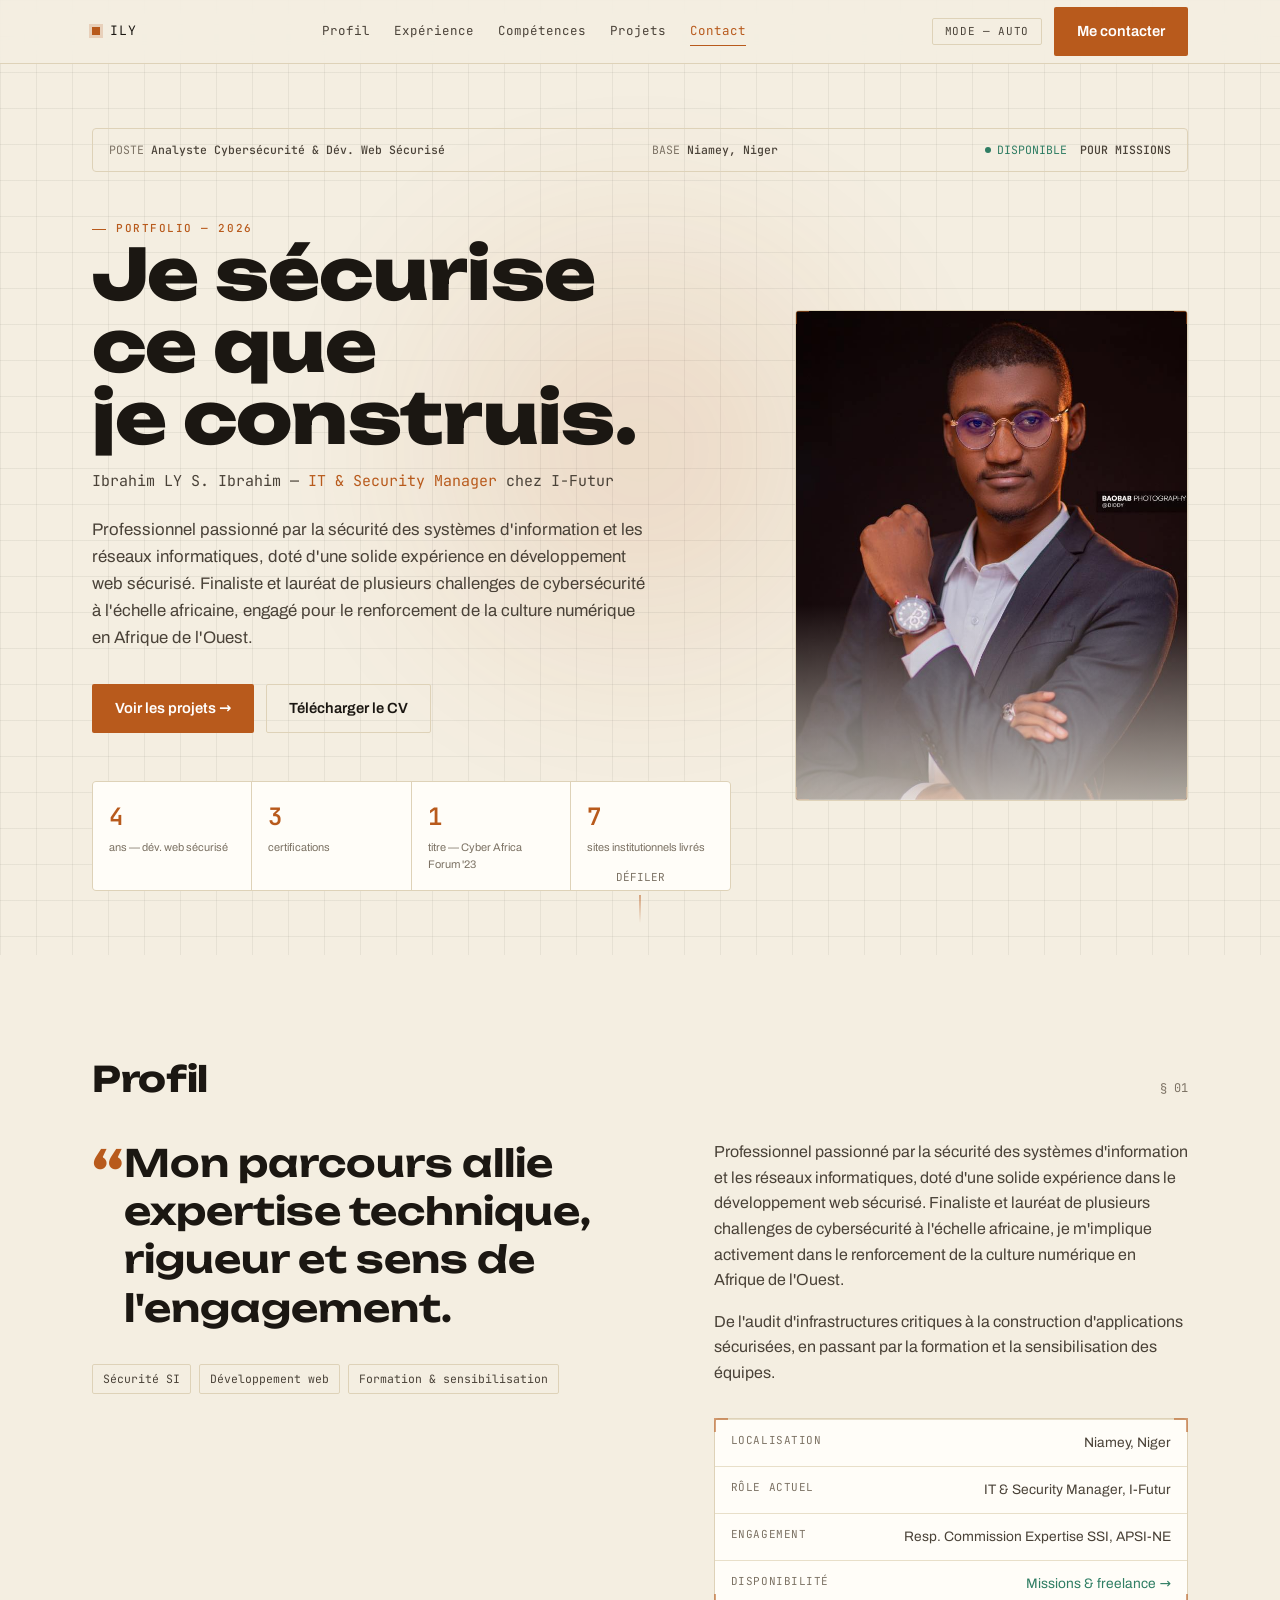
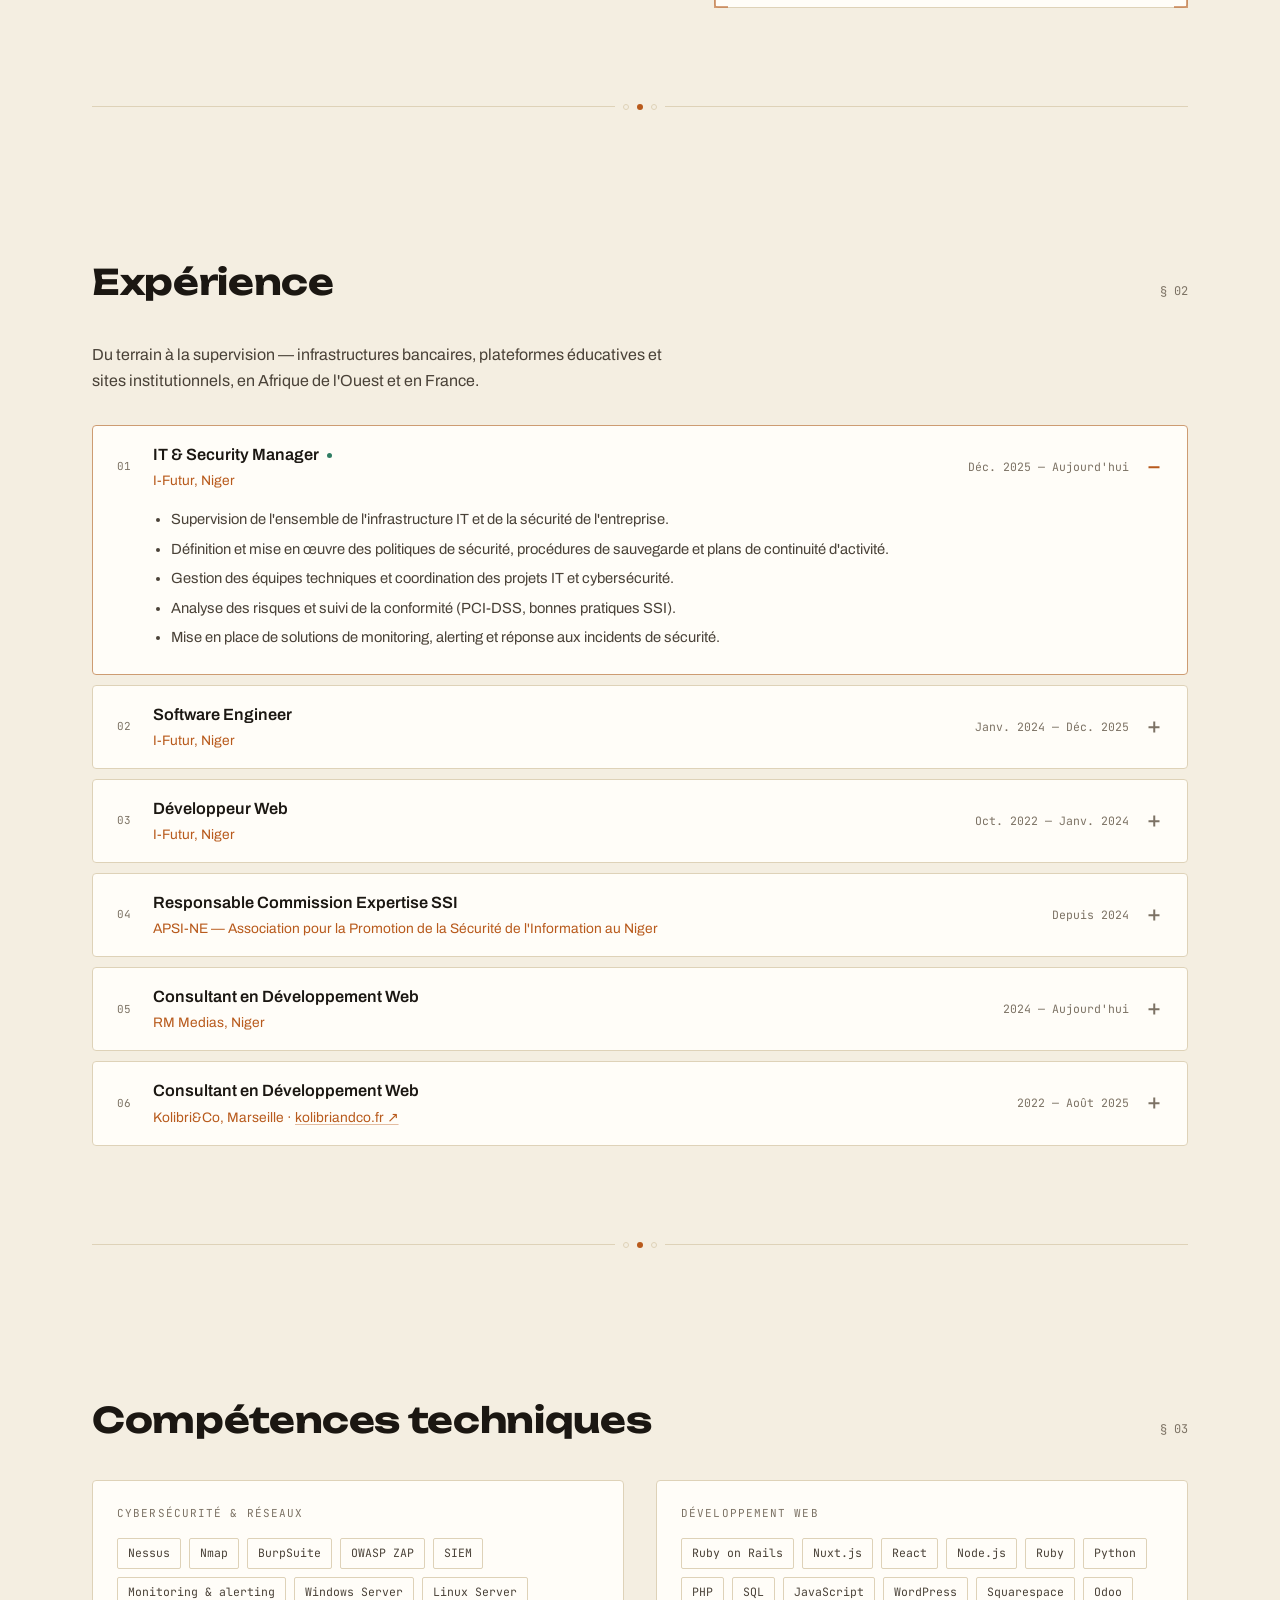
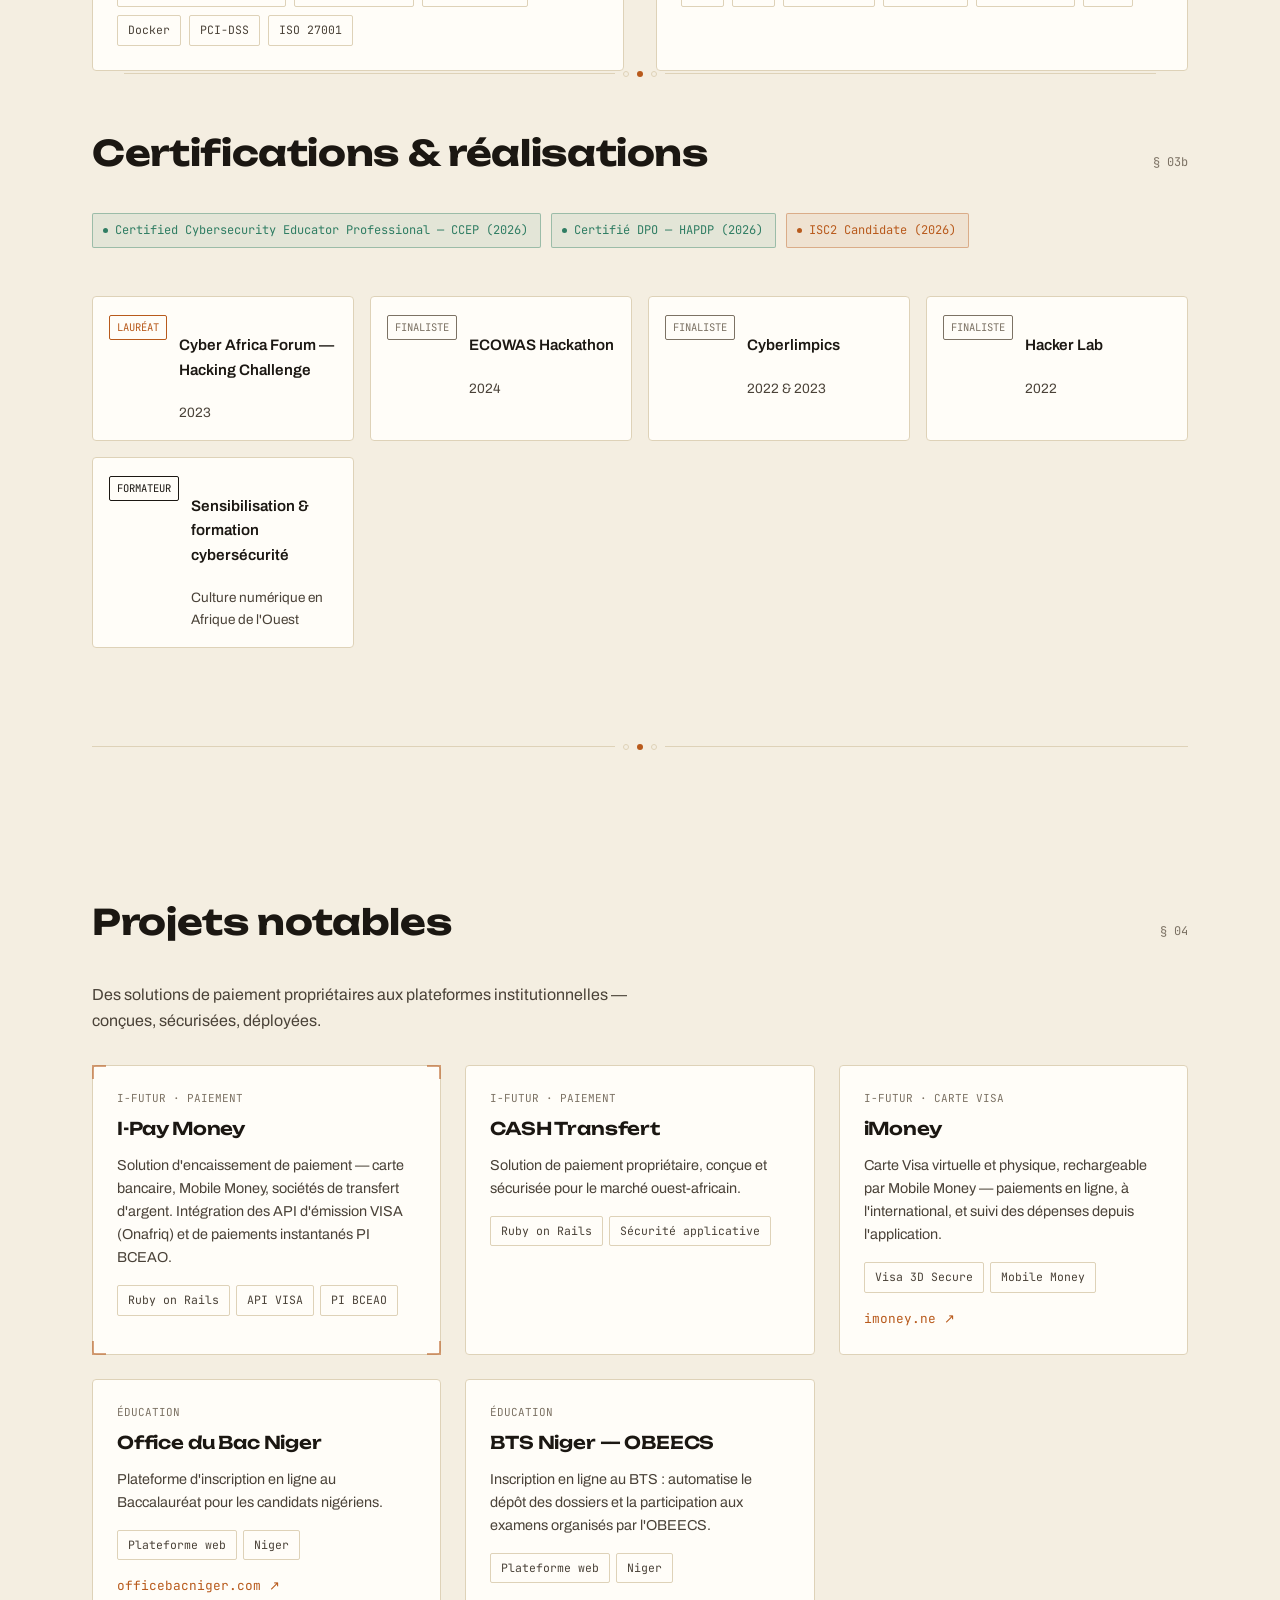
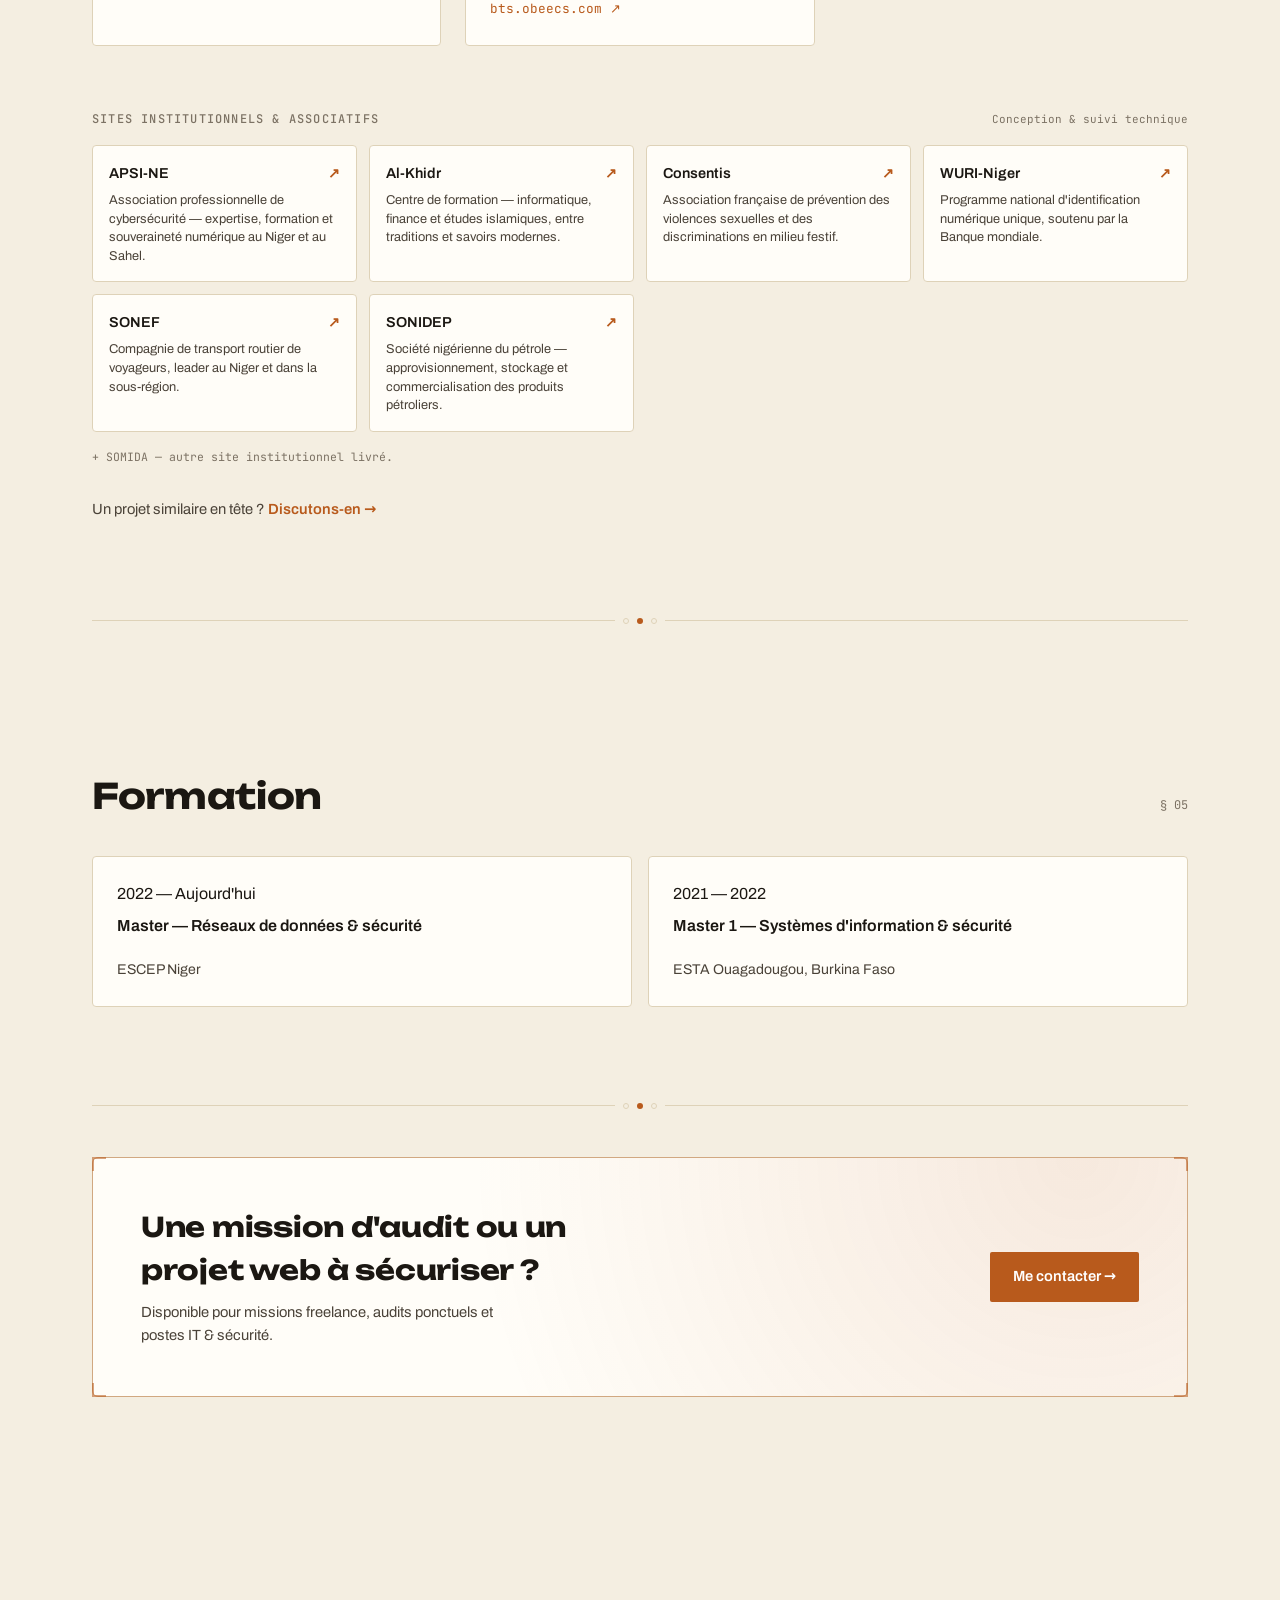
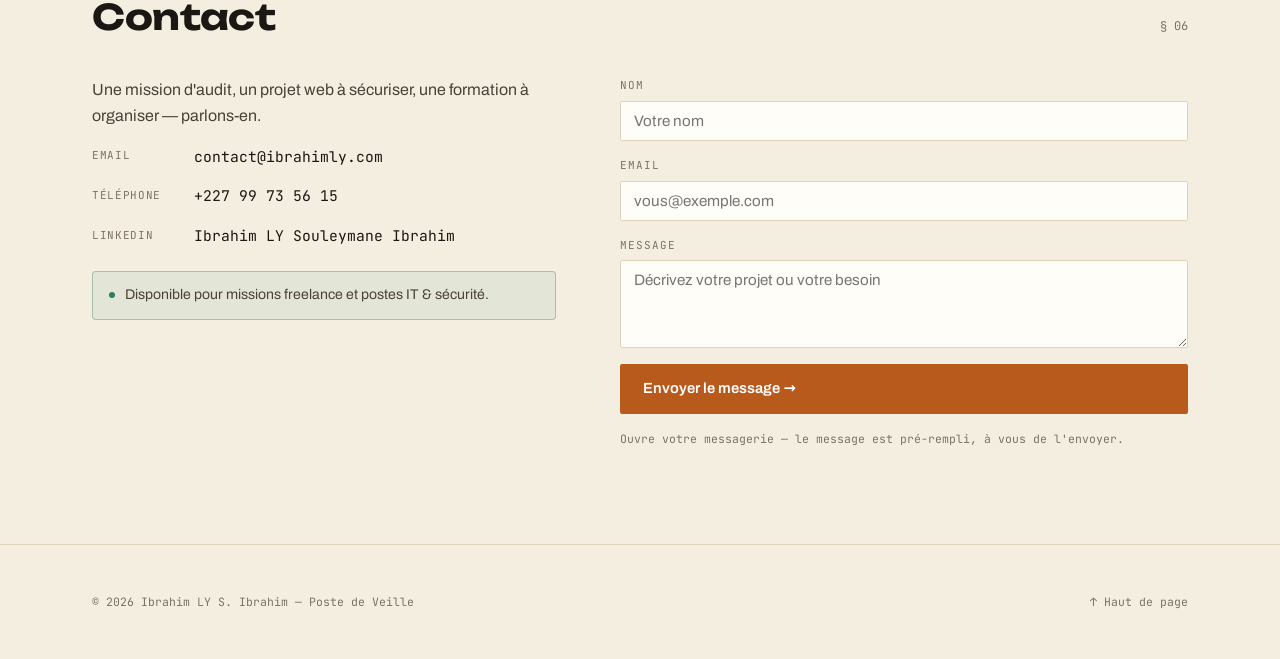
==== commit fd3d7b11: "Update contact email to contact@ibrahimly.com" ====
--- a/index.html
+++ b/index.html
@@ -384,7 +384,7 @@
     <div class="contact-grid reveal">
       <div class="contact-info">
         <p class="block-intro" style="margin-bottom:0">Une mission d'audit, un projet web à sécuriser, une formation à organiser — parlons-en.</p>
-        <div class="contact-line"><span class="k">Email</span><a href="mailto:ibrahimly.il.il@gmail.com">ibrahimly.il.il@gmail.com</a></div>
+        <div class="contact-line"><span class="k">Email</span><a href="mailto:contact@ibrahimly.com">contact@ibrahimly.com</a></div>
         <div class="contact-line"><span class="k">Téléphone</span><a href="tel:+22799735615">+227 99 73 56 15</a></div>
         <div class="contact-line"><span class="k">LinkedIn</span><span>Ibrahim LY Souleymane Ibrahim</span></div>
         <div class="avail-banner"><span class="pulse"></span> Disponible pour missions freelance et postes IT &amp; sécurité.</div>
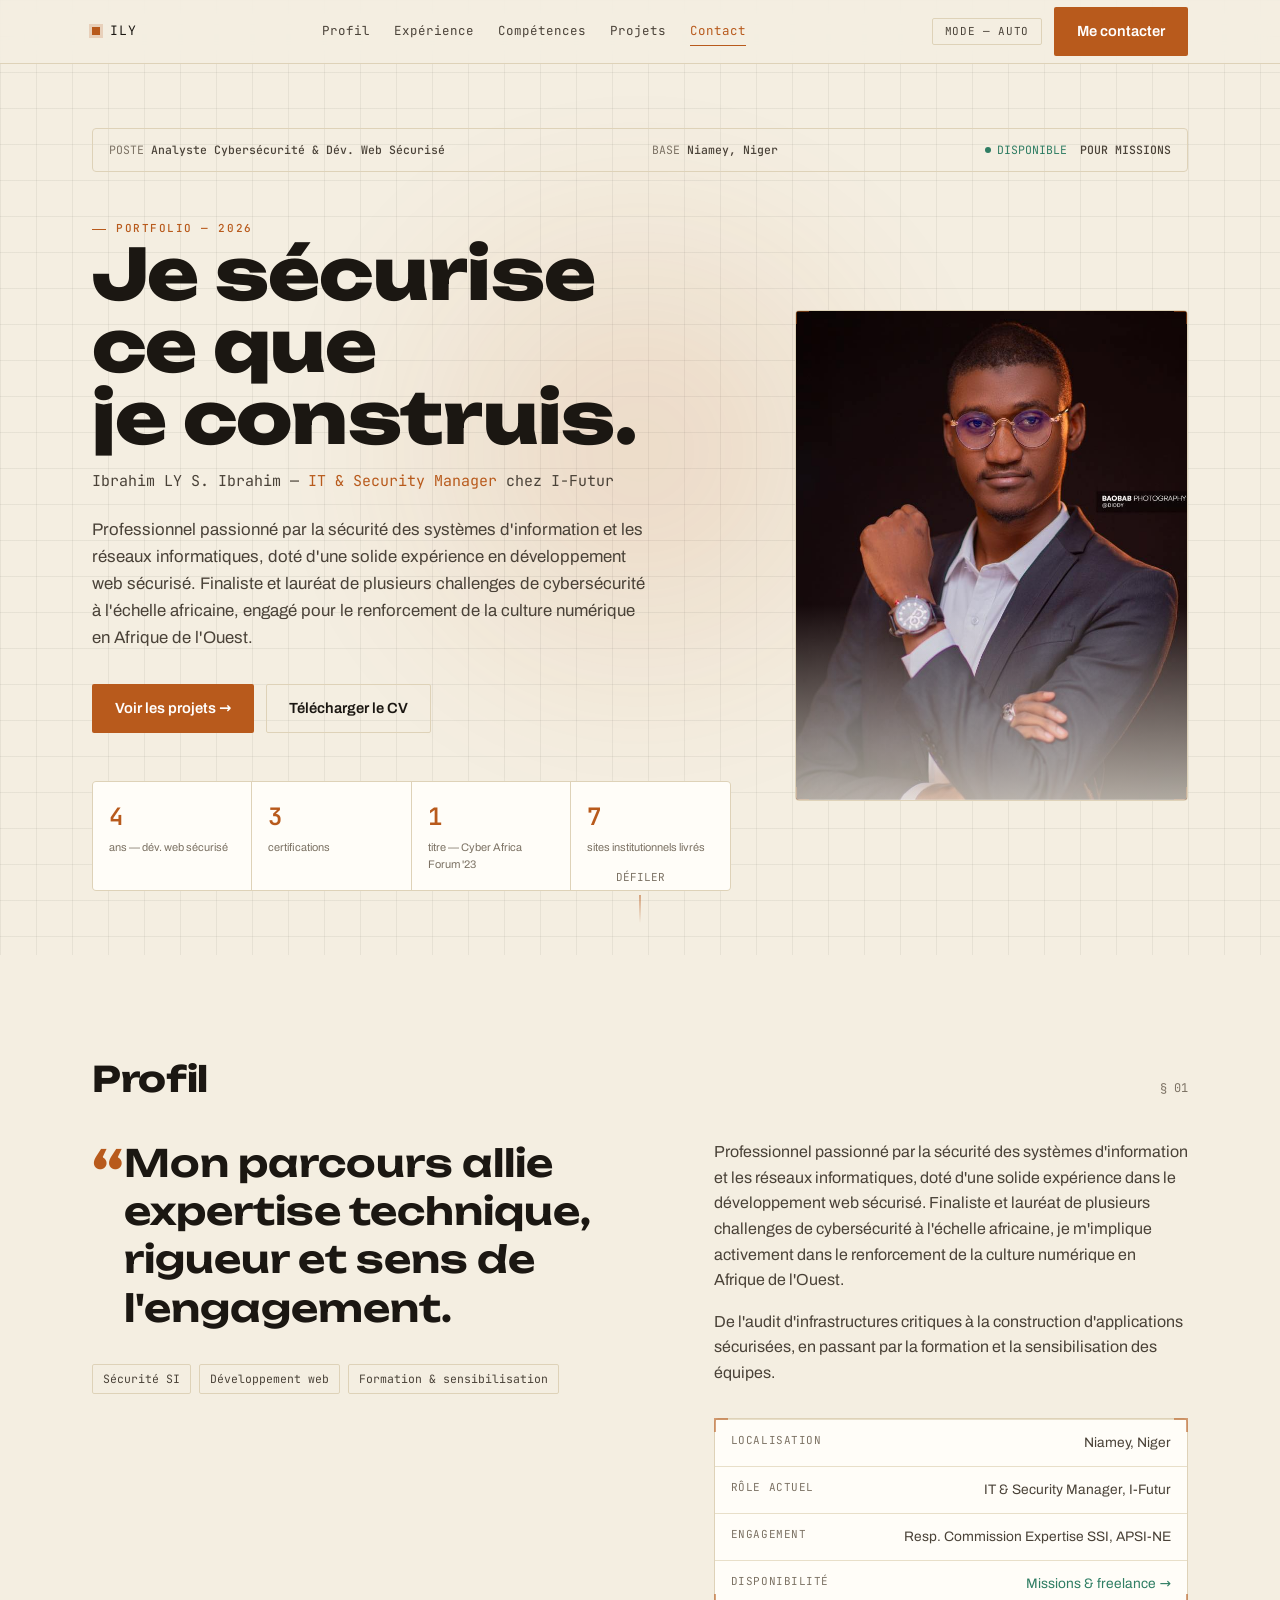
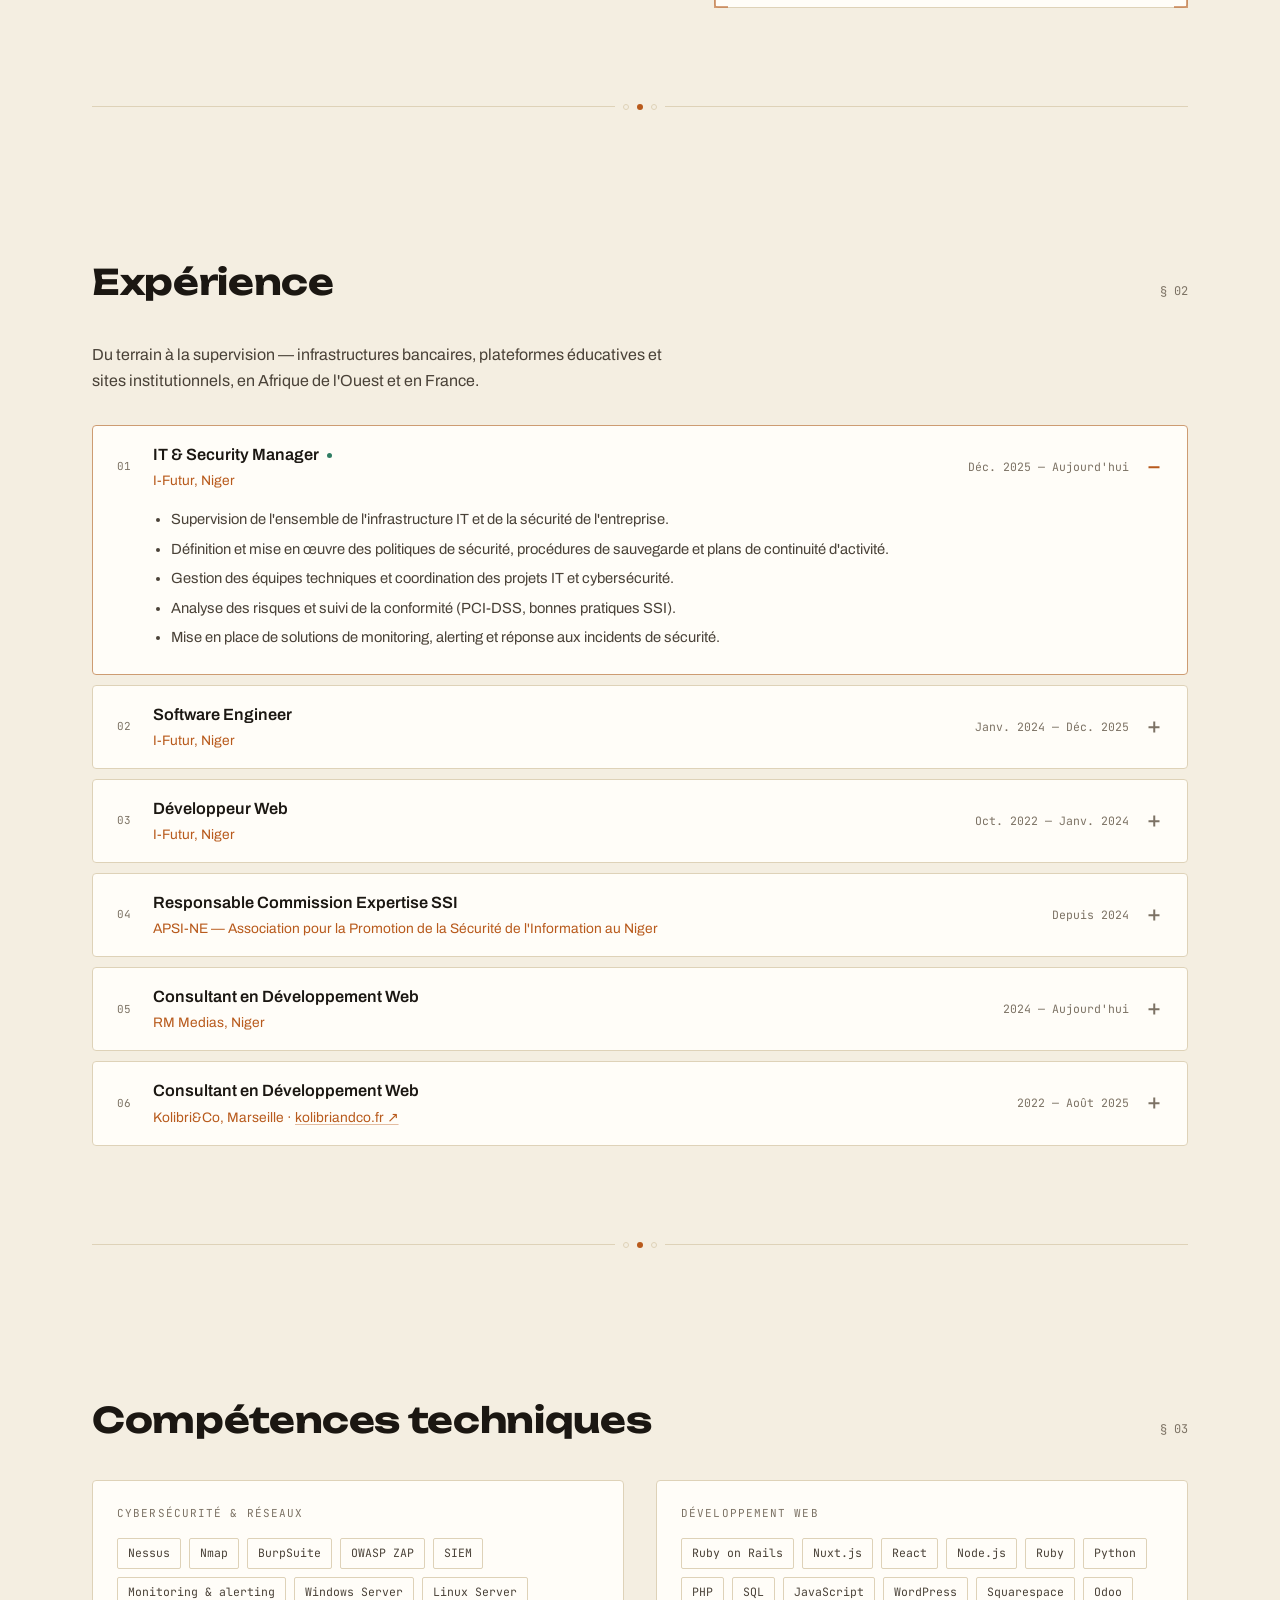
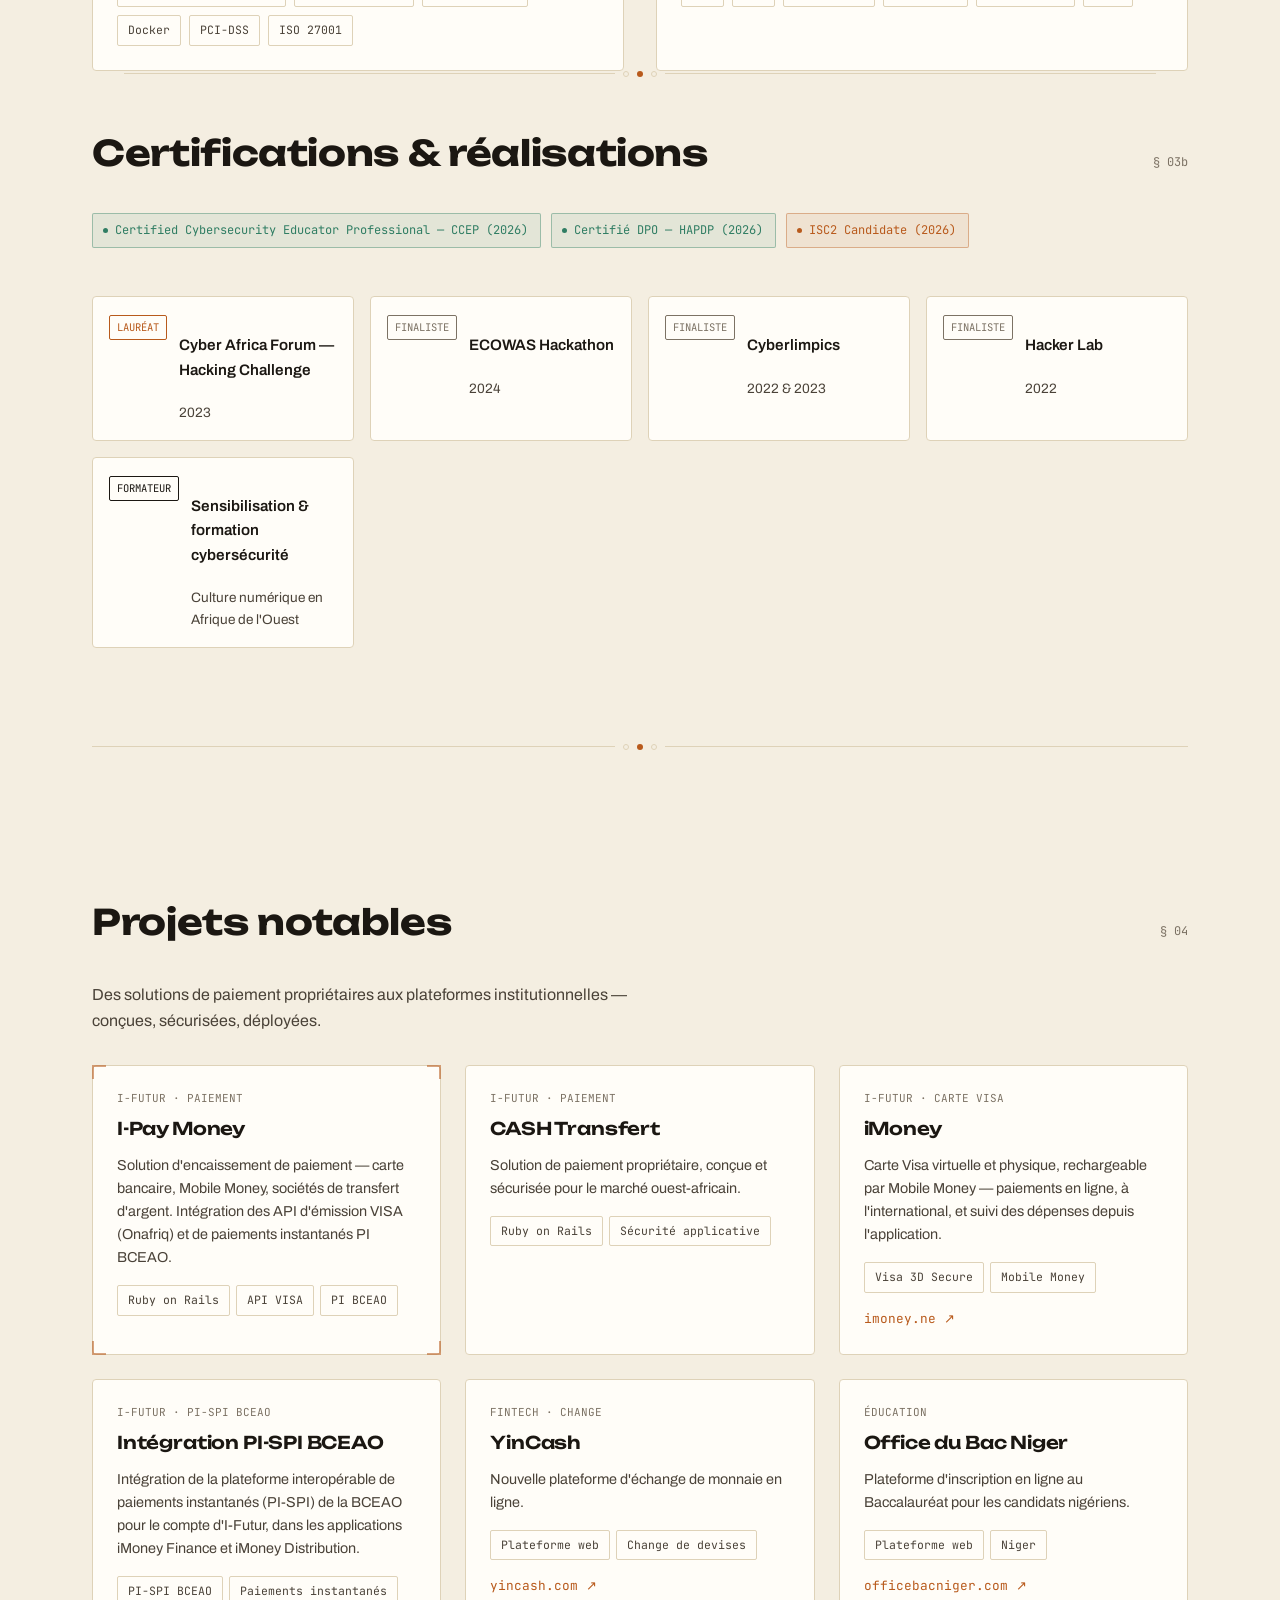
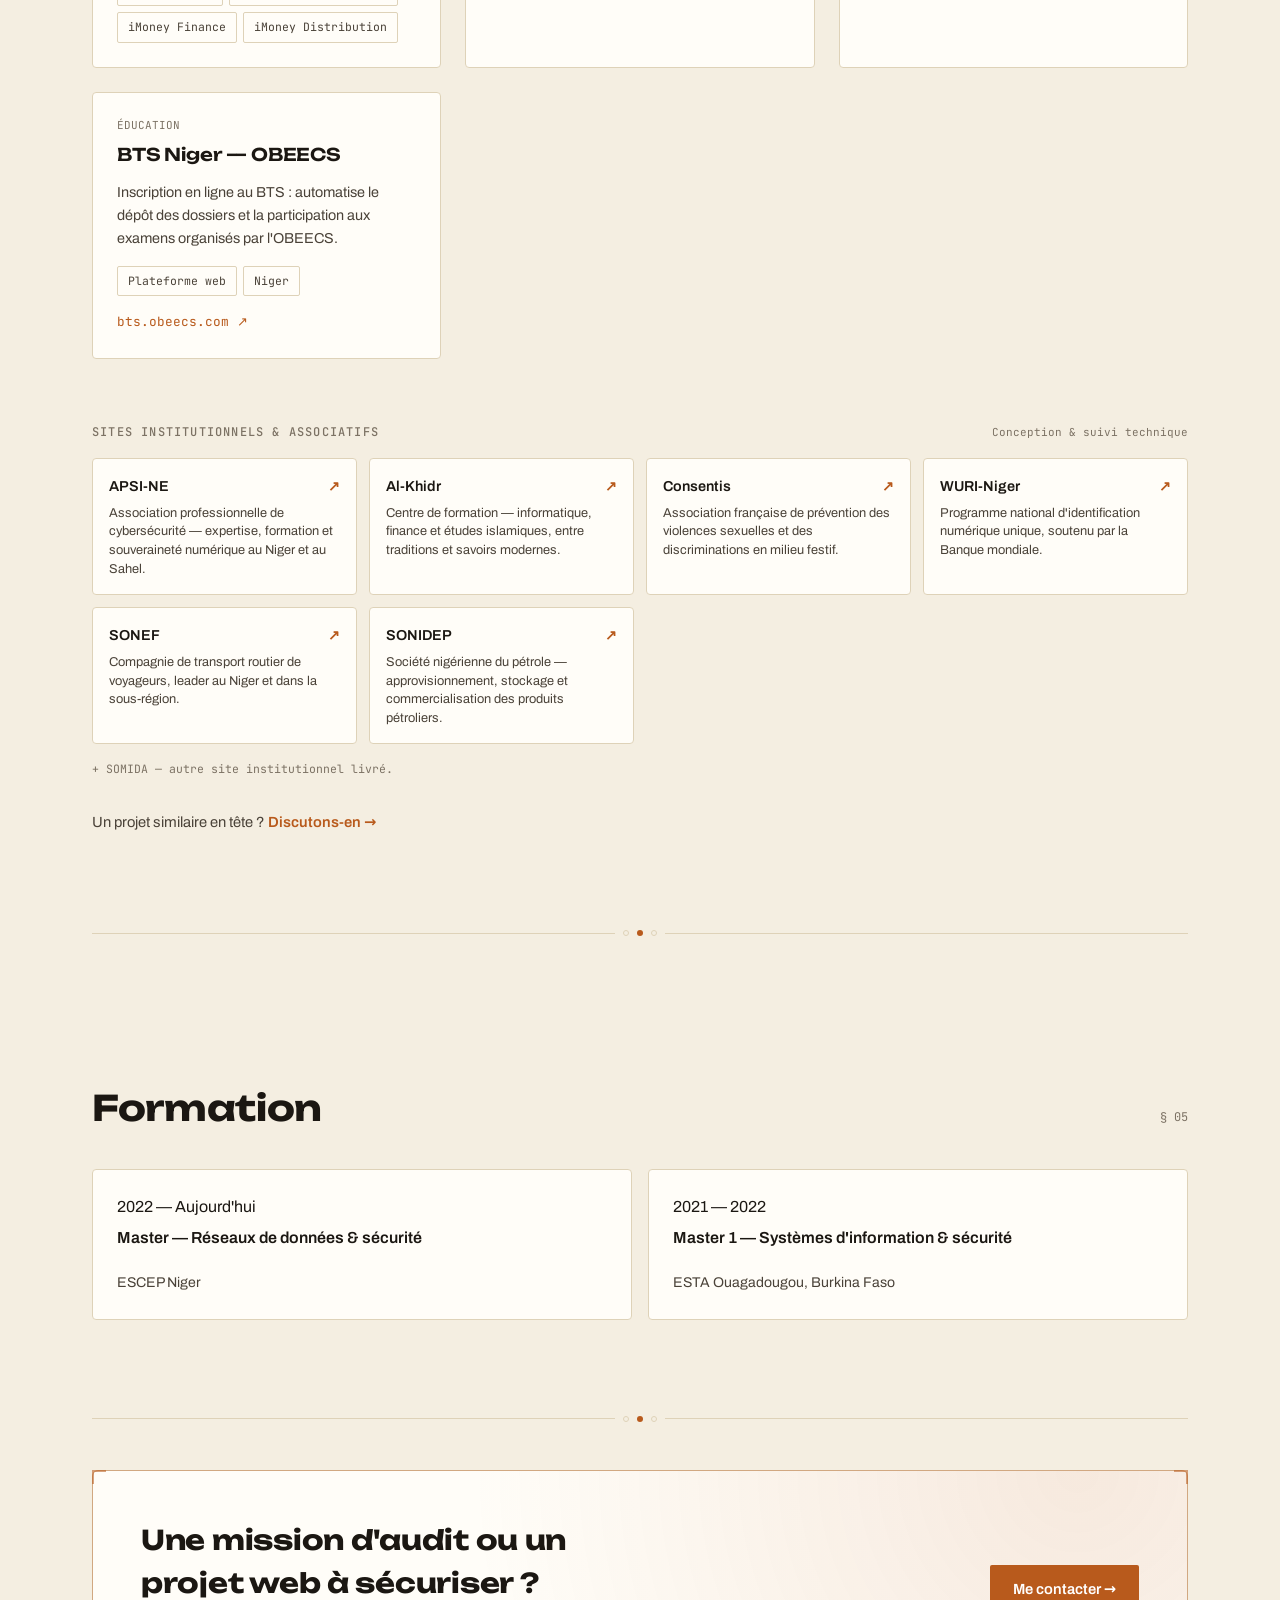
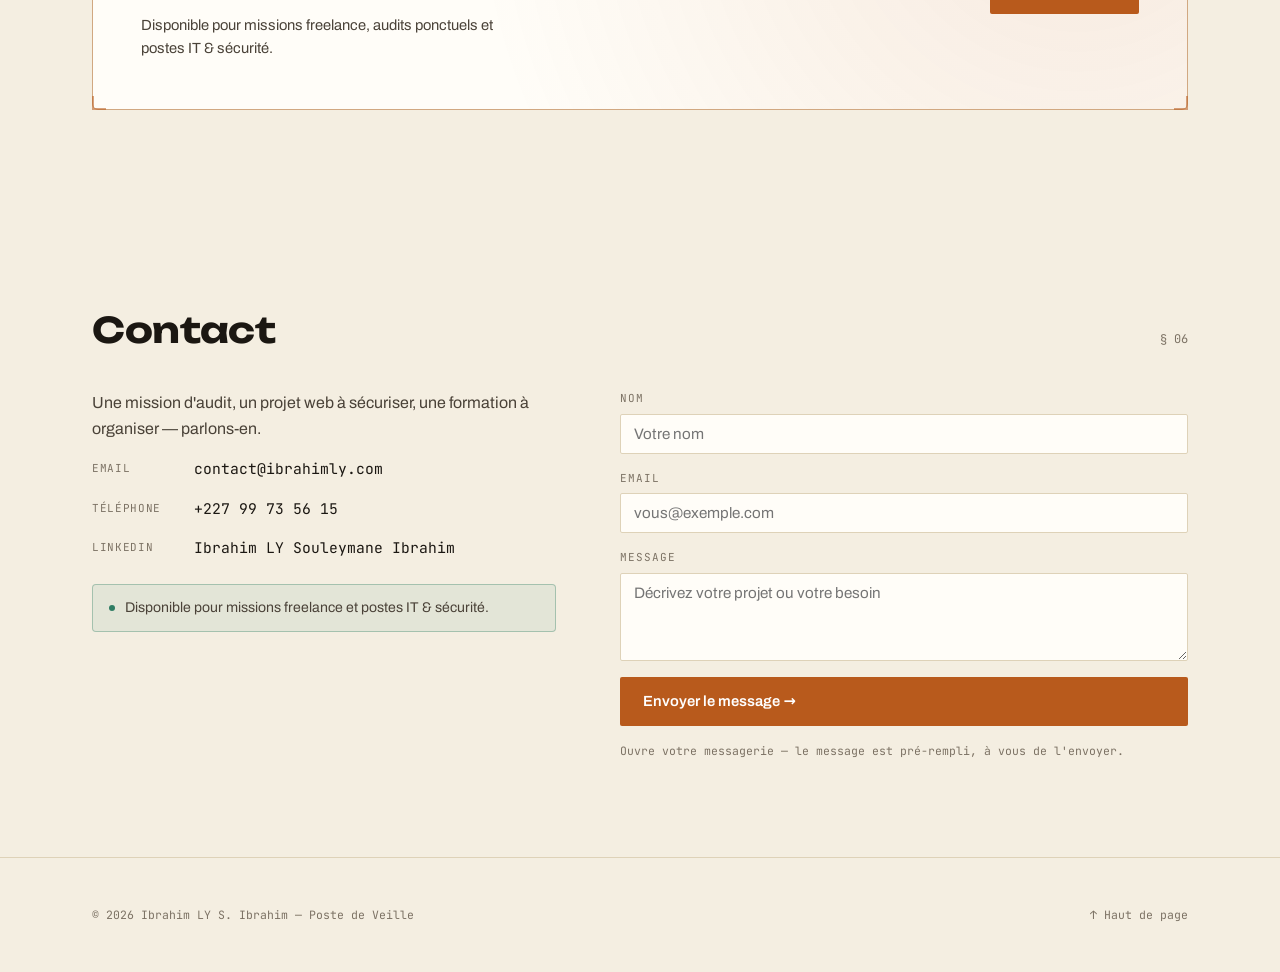
==== commit ea4f2146: "Add PI-SPI BCEAO integration (iMoney Finance/Distribution) and YinCash to projects Co-Authored-By: C" ====
--- a/index.html
+++ b/index.html
@@ -144,6 +144,7 @@
             <li>Mise en place de solutions de sécurité — authentification, pare-feu applicatif, certificats.</li>
             <li>Sécurisation d'infrastructures applicatives critiques dans le secteur financier et éducatif.</li>
             <li>Participation à la conformité PCI-DSS et intégration de systèmes bancaires.</li>
+            <li>Intégration de la plateforme PI-SPI de la BCEAO (paiements instantanés) dans les applications iMoney Finance et iMoney Distribution.</li>
           </ul>
         </div></div></div>
       </div>
@@ -296,6 +297,19 @@
         <a class="pc-link" href="https://imoney.ne/" target="_blank" rel="noopener">imoney.ne ↗</a>
       </div>
       <div class="proj-card">
+        <div class="pc-meta">I-FUTUR · PI-SPI BCEAO</div>
+        <h3>Intégration PI-SPI BCEAO</h3>
+        <p>Intégration de la plateforme interopérable de paiements instantanés (PI-SPI) de la BCEAO pour le compte d'I-Futur, dans les applications iMoney Finance et iMoney Distribution.</p>
+        <div class="pc-tags"><span class="tag">PI-SPI BCEAO</span><span class="tag">Paiements instantanés</span><span class="tag">iMoney Finance</span><span class="tag">iMoney Distribution</span></div>
+      </div>
+      <div class="proj-card">
+        <div class="pc-meta">FINTECH · CHANGE</div>
+        <h3>YinCash</h3>
+        <p>Nouvelle plateforme d'échange de monnaie en ligne.</p>
+        <div class="pc-tags"><span class="tag">Plateforme web</span><span class="tag">Change de devises</span></div>
+        <a class="pc-link" href="https://yincash.com" target="_blank" rel="noopener">yincash.com ↗</a>
+      </div>
+      <div class="proj-card">
         <div class="pc-meta">ÉDUCATION</div>
         <h3>Office du Bac Niger</h3>
         <p>Plateforme d'inscription en ligne au Baccalauréat pour les candidats nigériens.</p>
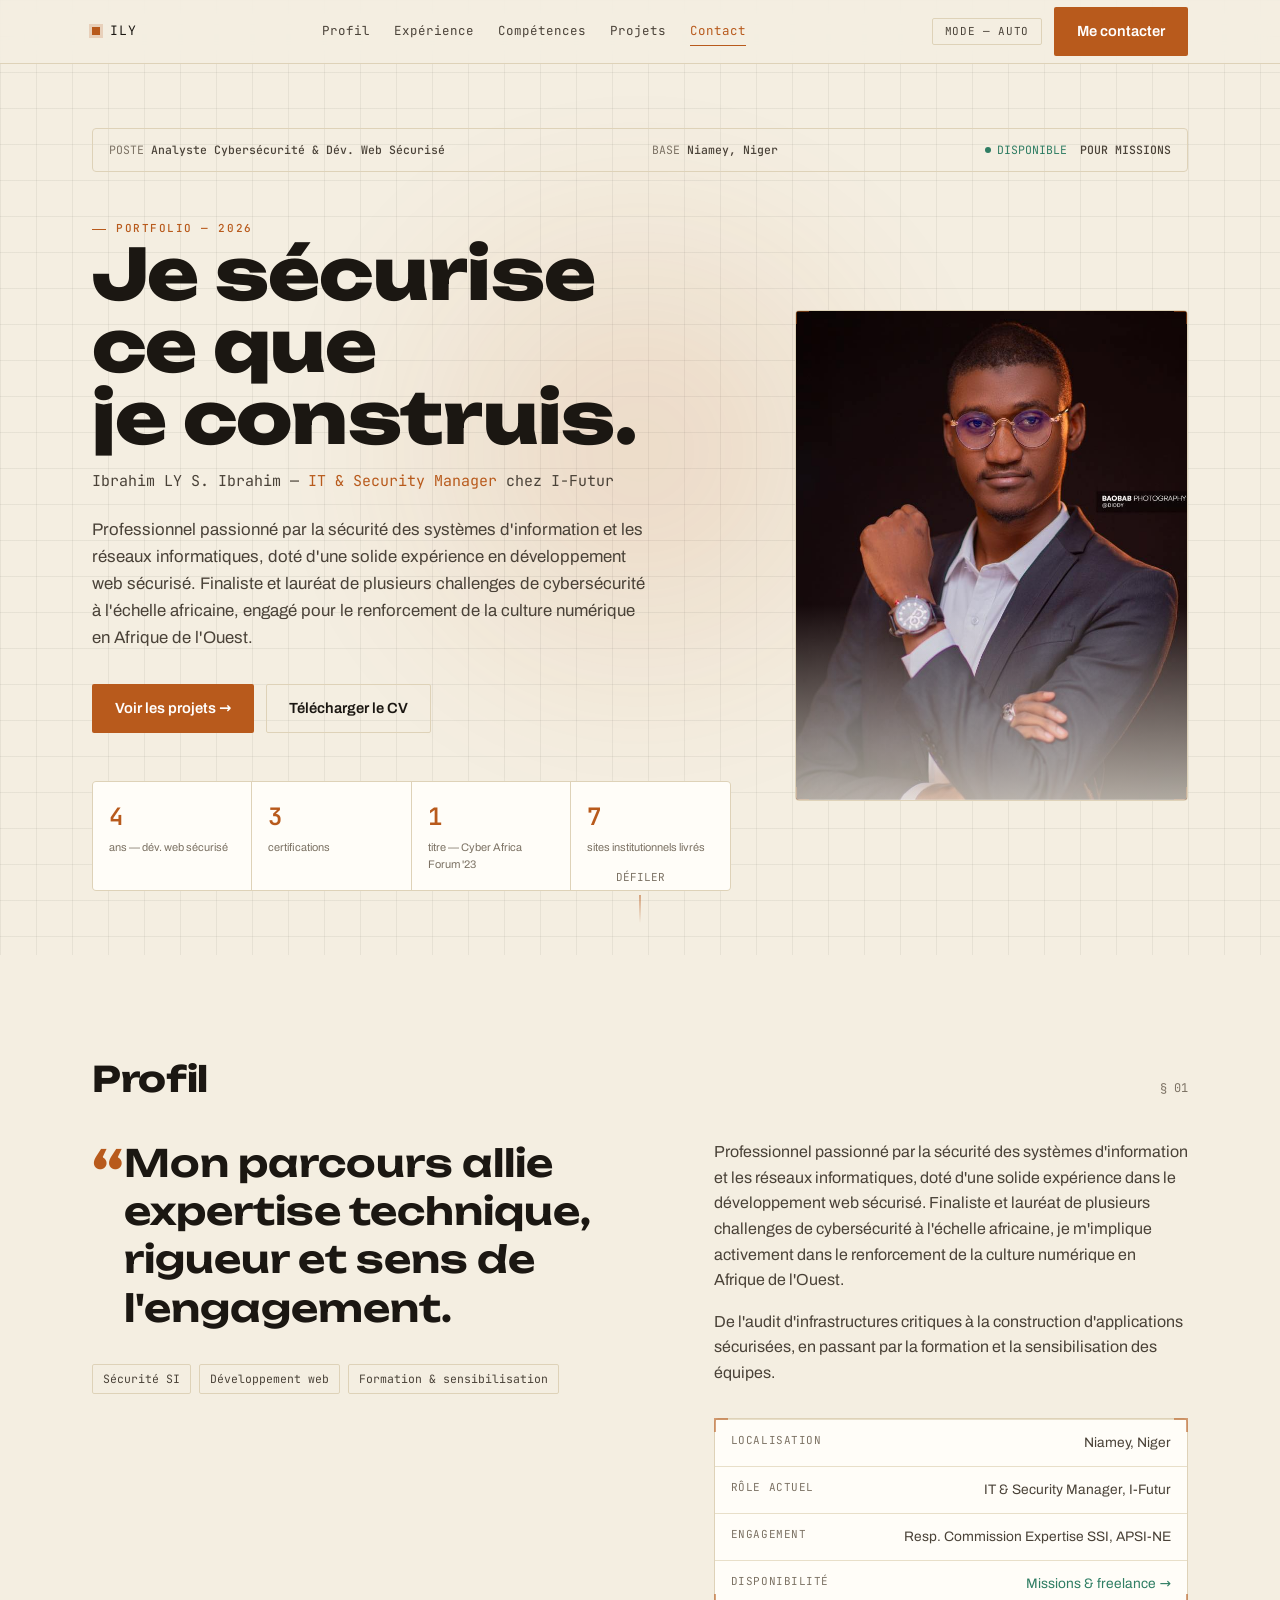
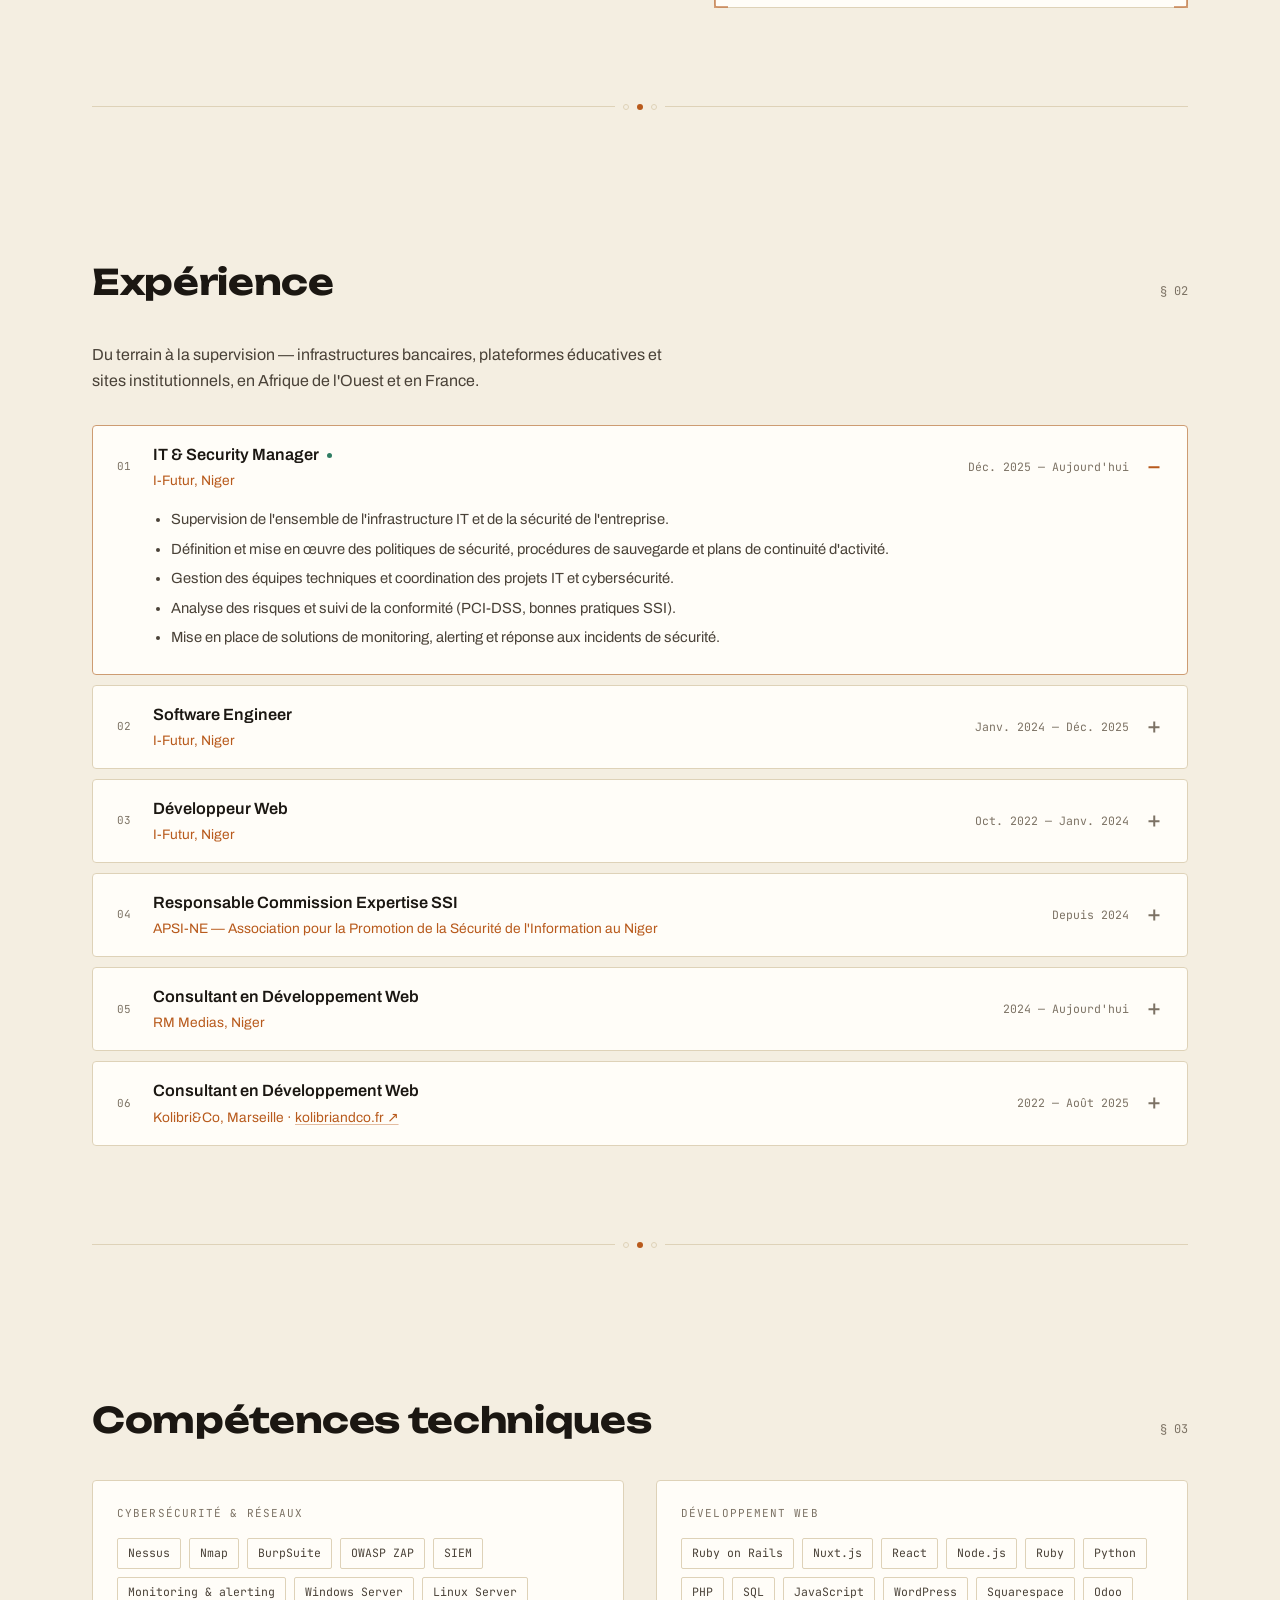
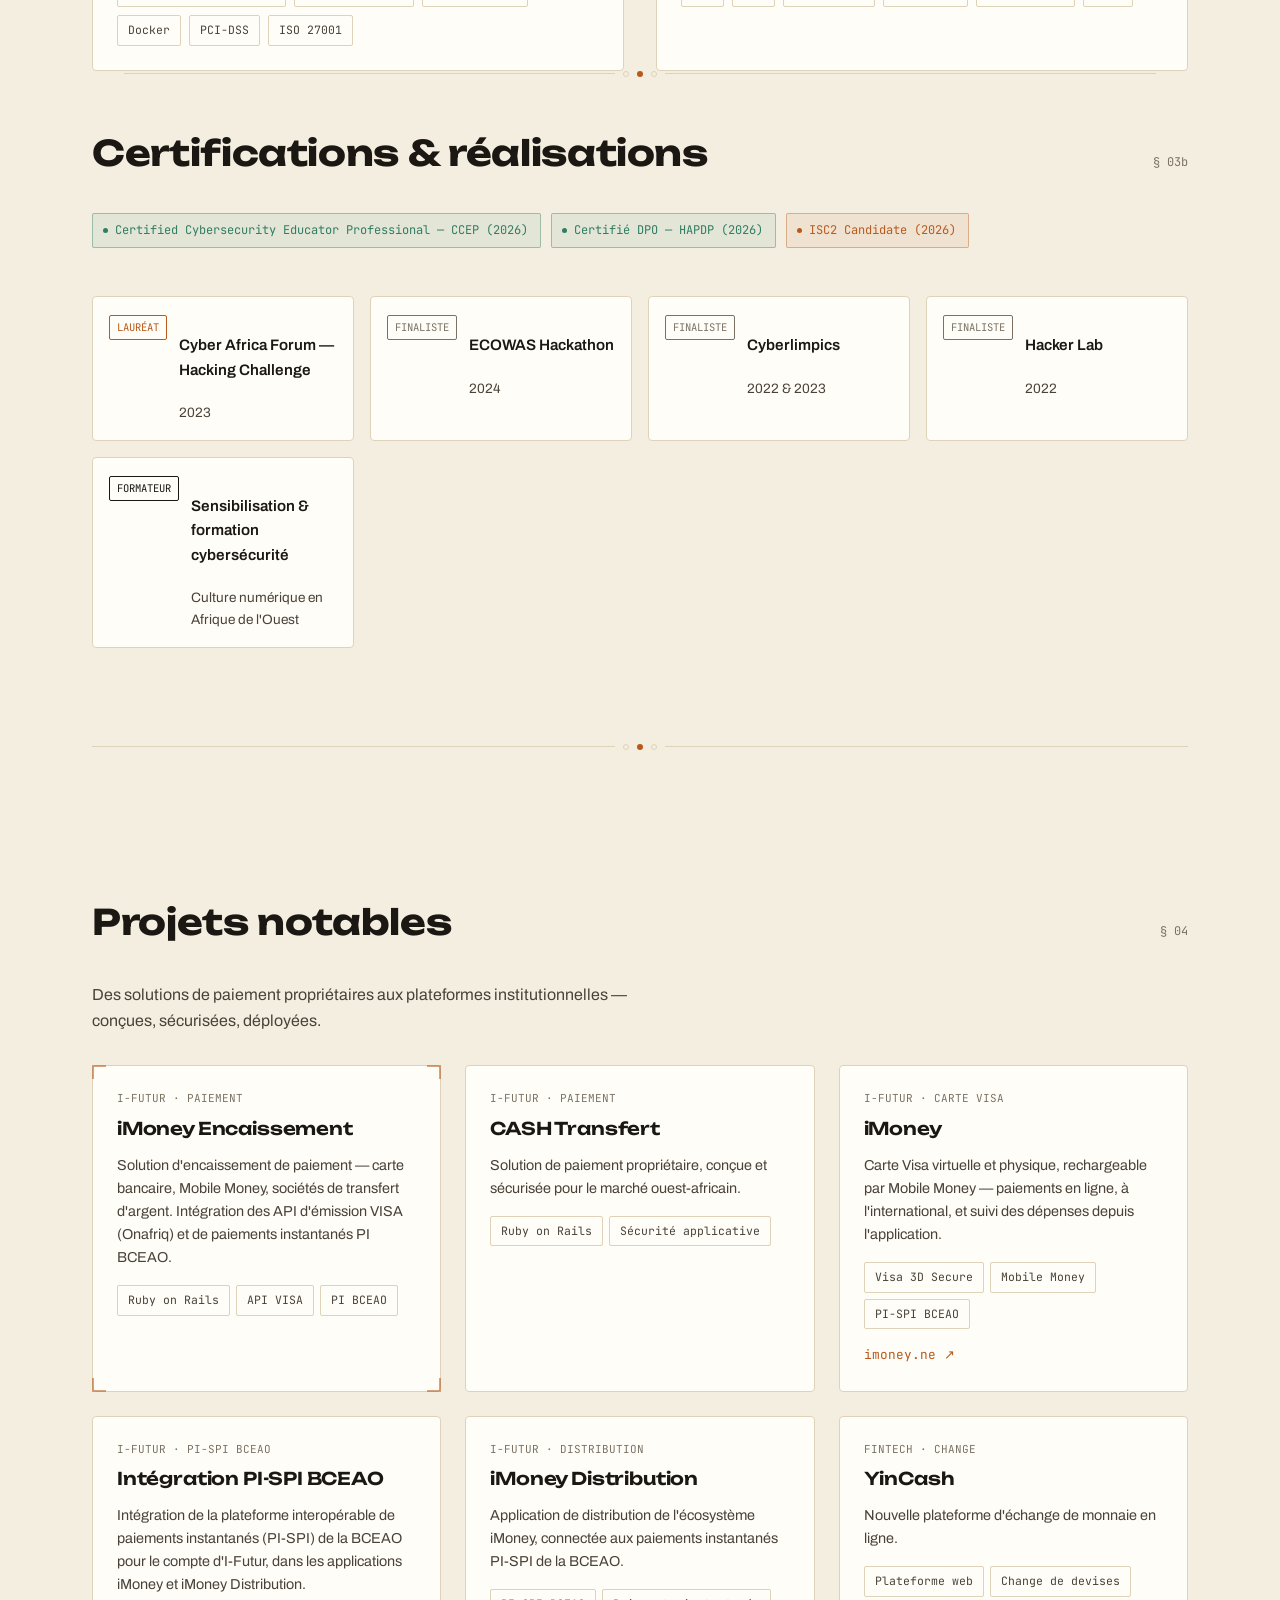
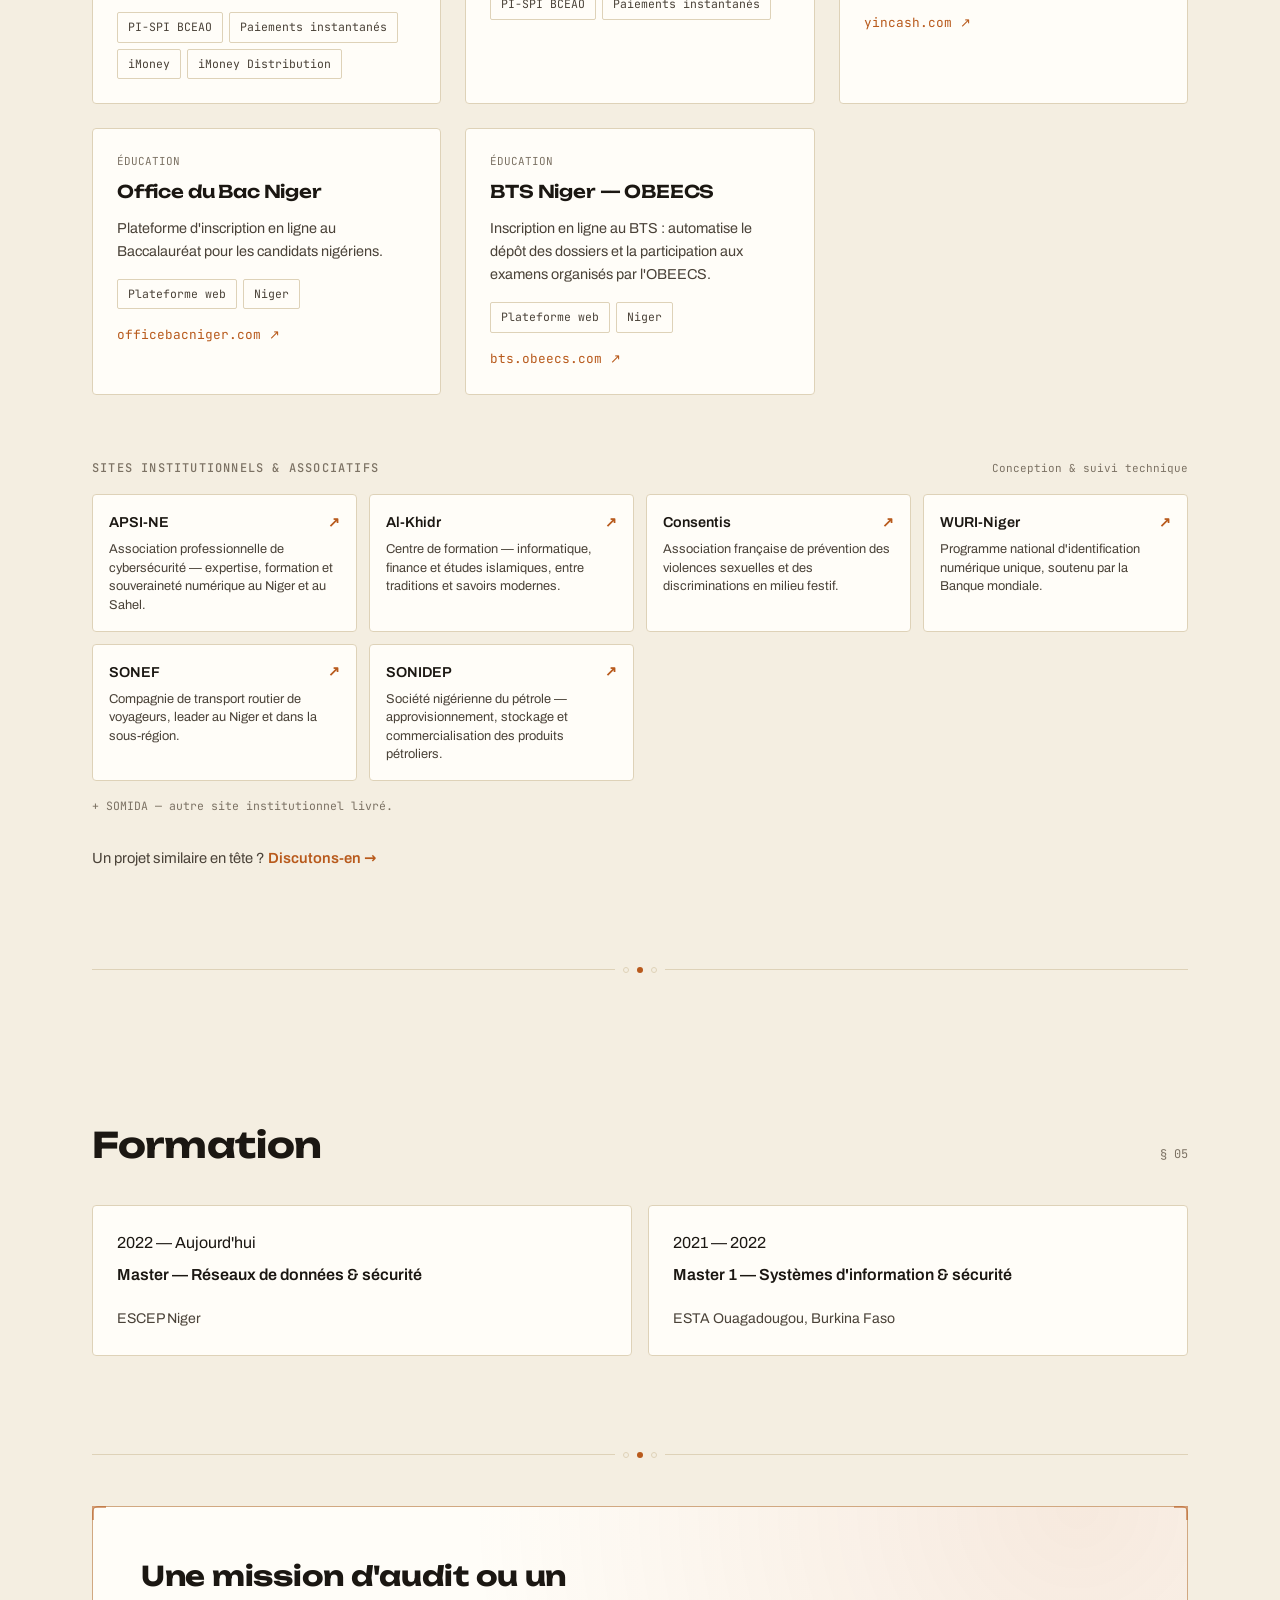
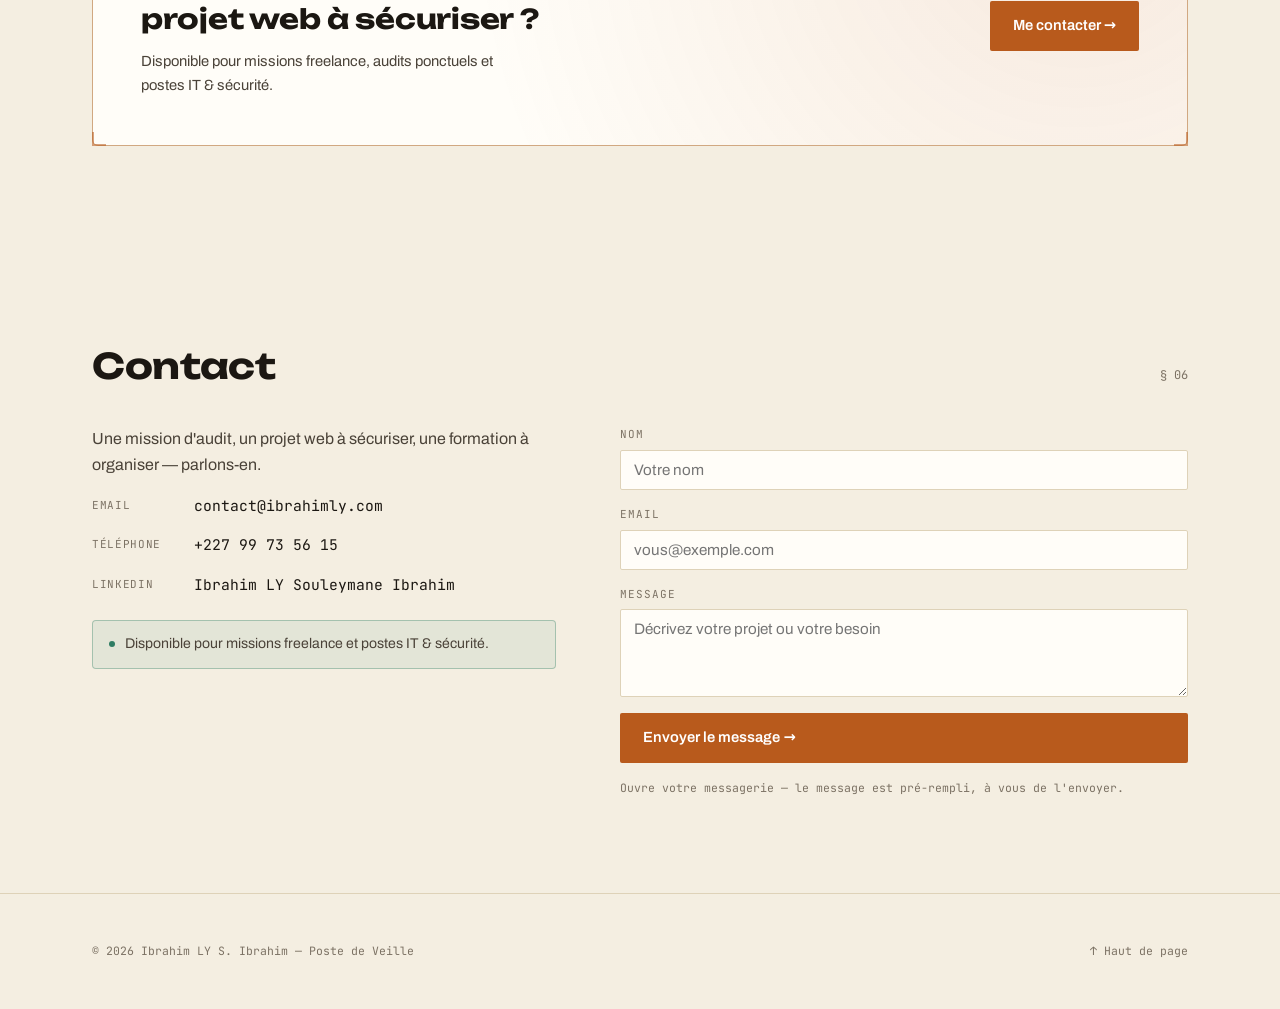
==== commit c2525881: "Rename I-Pay Money to iMoney Encaissement, add iMoney Distribution, fix PI-SPI apps Co-Authored-By: " ====
--- a/index.html
+++ b/index.html
@@ -144,7 +144,7 @@
             <li>Mise en place de solutions de sécurité — authentification, pare-feu applicatif, certificats.</li>
             <li>Sécurisation d'infrastructures applicatives critiques dans le secteur financier et éducatif.</li>
             <li>Participation à la conformité PCI-DSS et intégration de systèmes bancaires.</li>
-            <li>Intégration de la plateforme PI-SPI de la BCEAO (paiements instantanés) dans les applications iMoney Finance et iMoney Distribution.</li>
+            <li>Intégration de la plateforme PI-SPI de la BCEAO (paiements instantanés) dans les applications iMoney et iMoney Distribution.</li>
           </ul>
         </div></div></div>
       </div>
@@ -279,7 +279,7 @@
       <div class="proj-card bracketed">
         <span class="bk tl"></span><span class="bk tr"></span><span class="bk bl"></span><span class="bk br"></span>
         <div class="pc-meta">I-FUTUR · PAIEMENT</div>
-        <h3>I-Pay Money</h3>
+        <h3>iMoney Encaissement</h3>
         <p>Solution d'encaissement de paiement — carte bancaire, Mobile Money, sociétés de transfert d'argent. Intégration des API d'émission VISA (Onafriq) et de paiements instantanés PI BCEAO.</p>
         <div class="pc-tags"><span class="tag">Ruby on Rails</span><span class="tag">API VISA</span><span class="tag">PI BCEAO</span></div>
       </div>
@@ -293,14 +293,20 @@
         <div class="pc-meta">I-FUTUR · CARTE VISA</div>
         <h3>iMoney</h3>
         <p>Carte Visa virtuelle et physique, rechargeable par Mobile Money — paiements en ligne, à l'international, et suivi des dépenses depuis l'application.</p>
-        <div class="pc-tags"><span class="tag">Visa 3D Secure</span><span class="tag">Mobile Money</span></div>
+        <div class="pc-tags"><span class="tag">Visa 3D Secure</span><span class="tag">Mobile Money</span><span class="tag">PI-SPI BCEAO</span></div>
         <a class="pc-link" href="https://imoney.ne/" target="_blank" rel="noopener">imoney.ne ↗</a>
       </div>
       <div class="proj-card">
         <div class="pc-meta">I-FUTUR · PI-SPI BCEAO</div>
         <h3>Intégration PI-SPI BCEAO</h3>
-        <p>Intégration de la plateforme interopérable de paiements instantanés (PI-SPI) de la BCEAO pour le compte d'I-Futur, dans les applications iMoney Finance et iMoney Distribution.</p>
-        <div class="pc-tags"><span class="tag">PI-SPI BCEAO</span><span class="tag">Paiements instantanés</span><span class="tag">iMoney Finance</span><span class="tag">iMoney Distribution</span></div>
+        <p>Intégration de la plateforme interopérable de paiements instantanés (PI-SPI) de la BCEAO pour le compte d'I-Futur, dans les applications iMoney et iMoney Distribution.</p>
+        <div class="pc-tags"><span class="tag">PI-SPI BCEAO</span><span class="tag">Paiements instantanés</span><span class="tag">iMoney</span><span class="tag">iMoney Distribution</span></div>
+      </div>
+      <div class="proj-card">
+        <div class="pc-meta">I-FUTUR · DISTRIBUTION</div>
+        <h3>iMoney Distribution</h3>
+        <p>Application de distribution de l'écosystème iMoney, connectée aux paiements instantanés PI-SPI de la BCEAO.</p>
+        <div class="pc-tags"><span class="tag">PI-SPI BCEAO</span><span class="tag">Paiements instantanés</span></div>
       </div>
       <div class="proj-card">
         <div class="pc-meta">FINTECH · CHANGE</div>
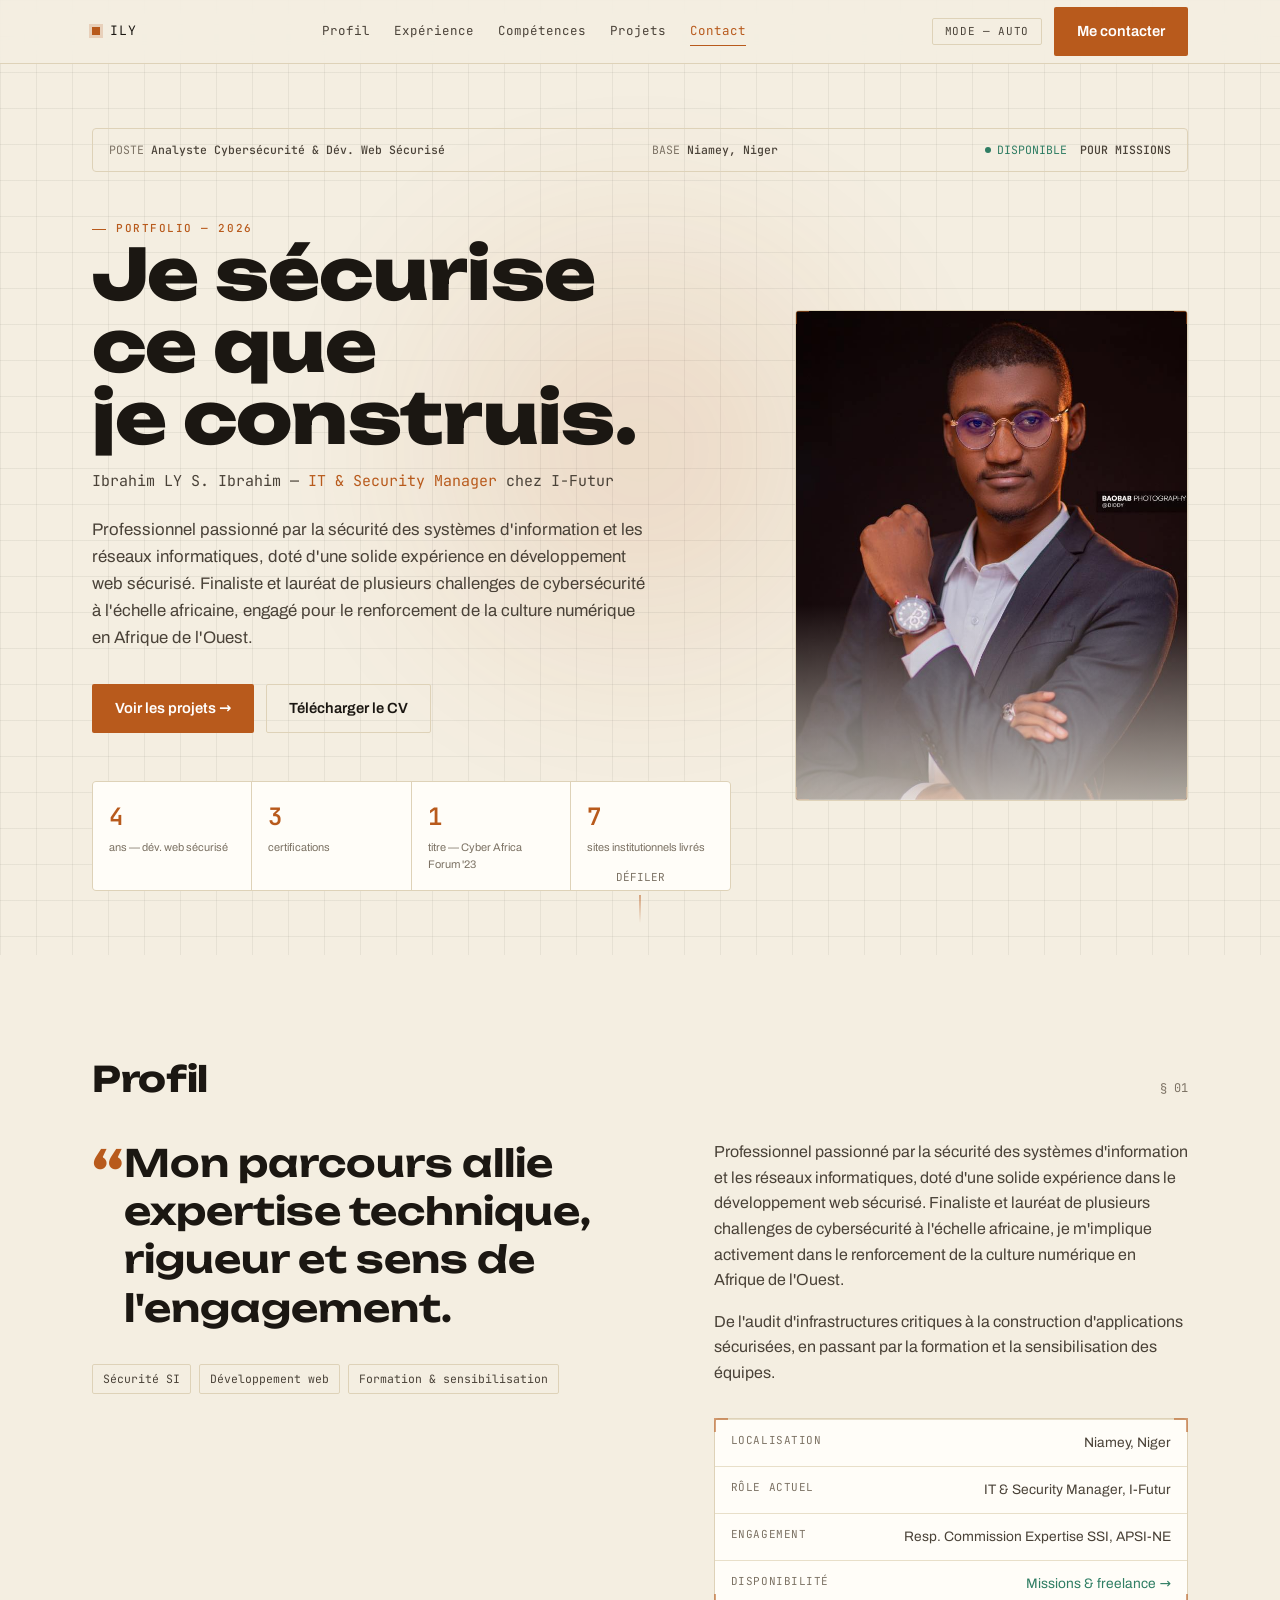
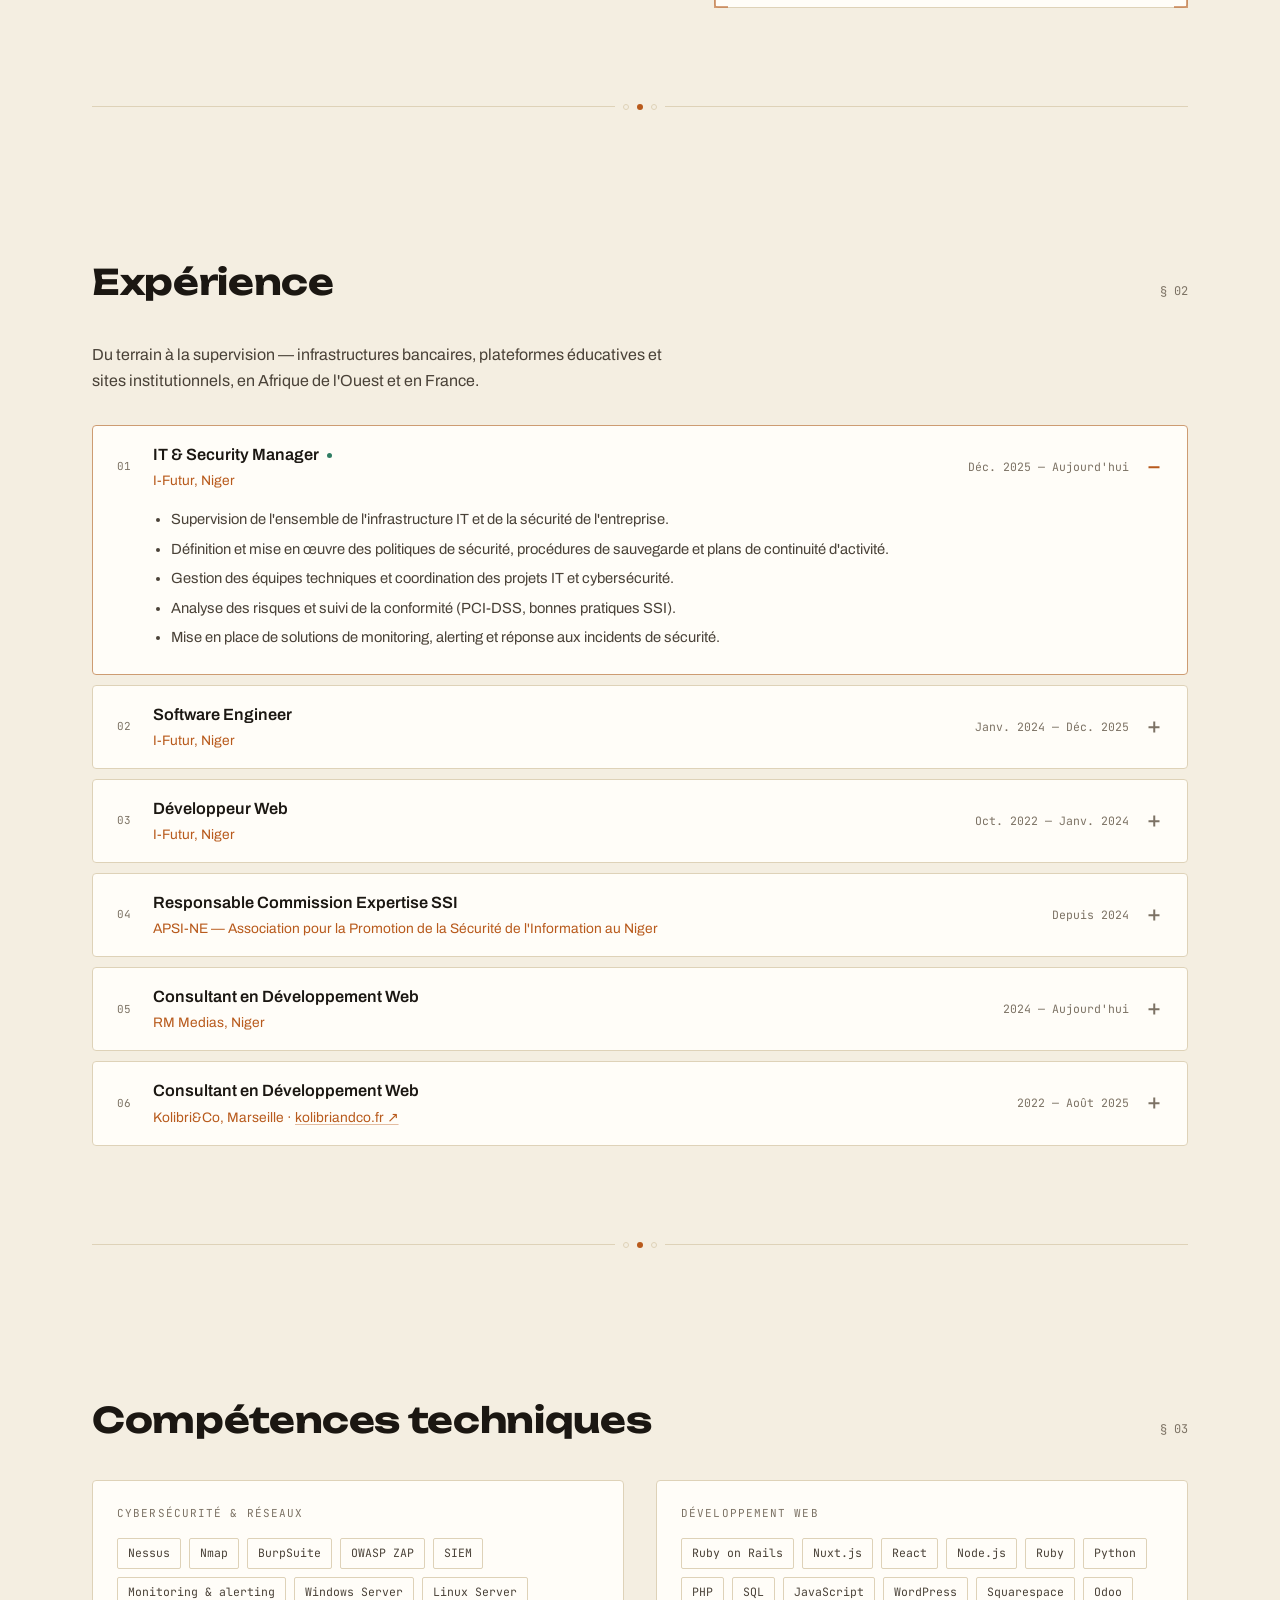
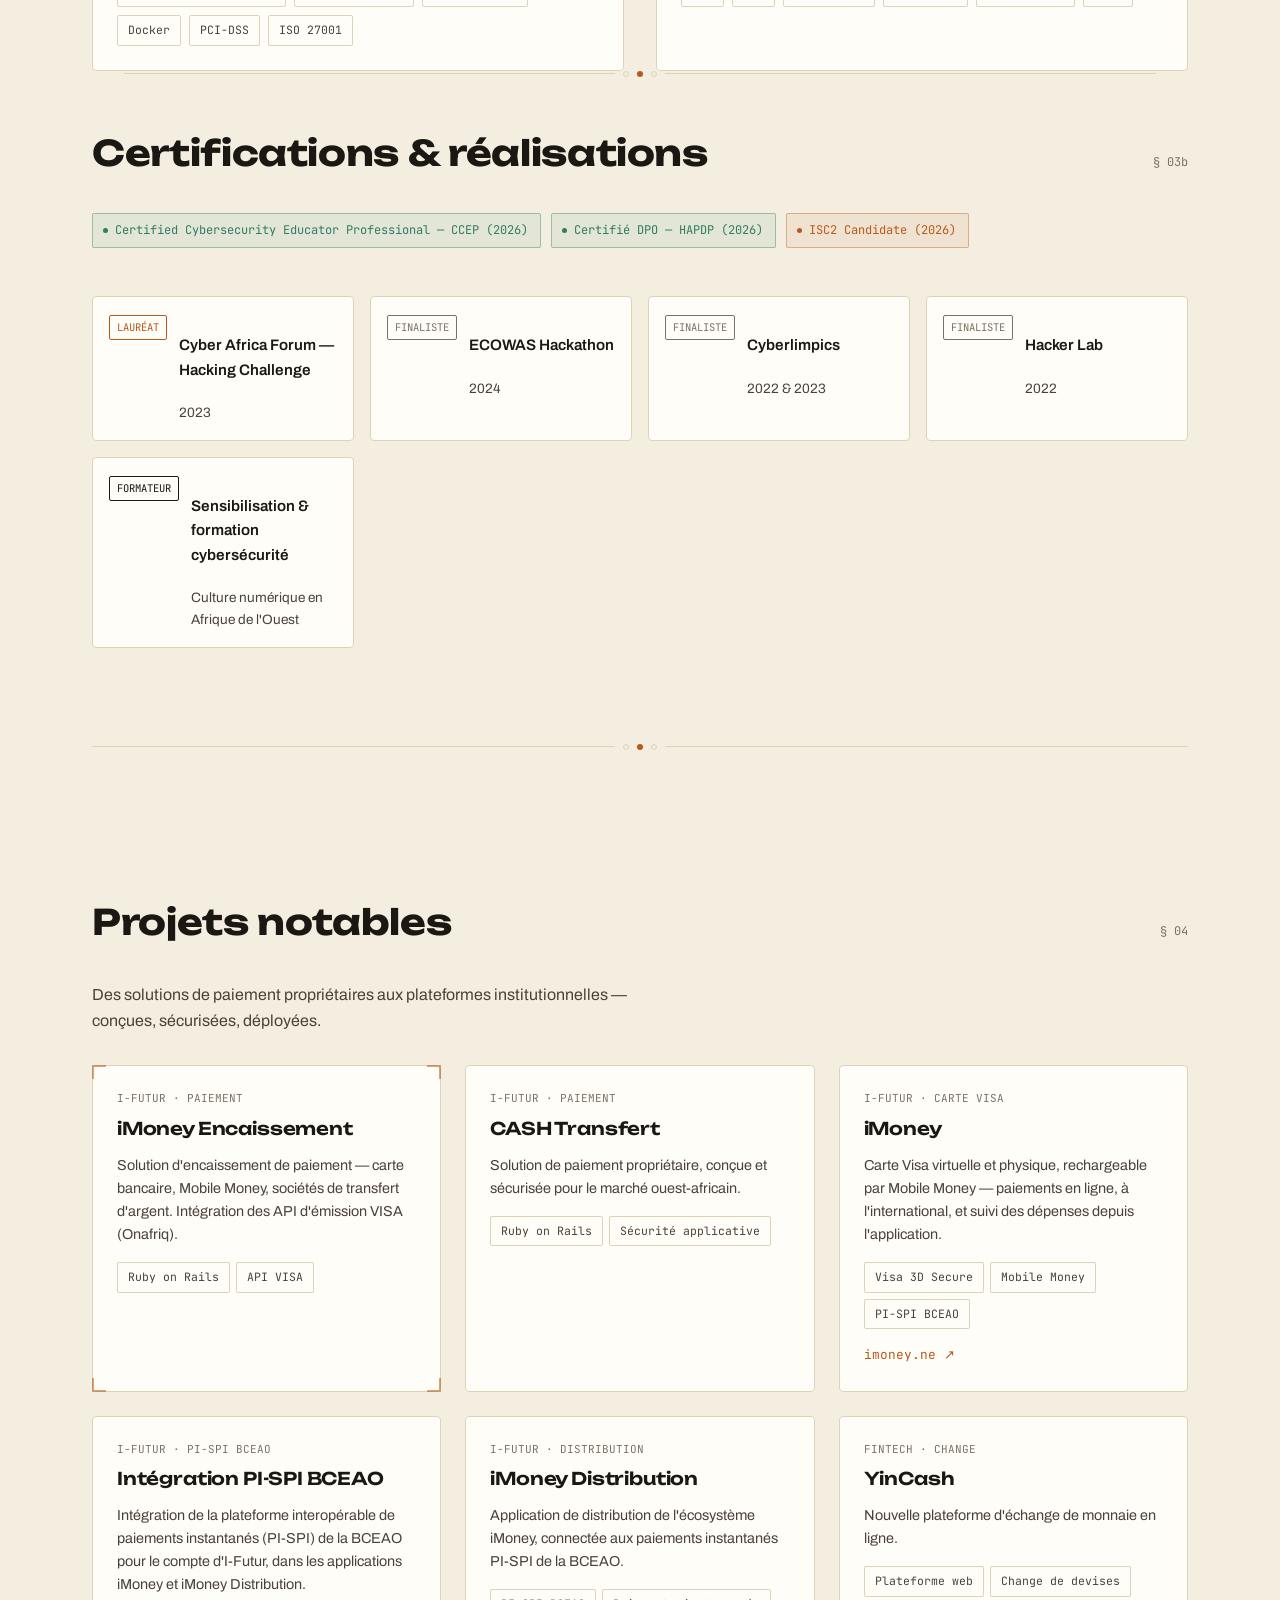
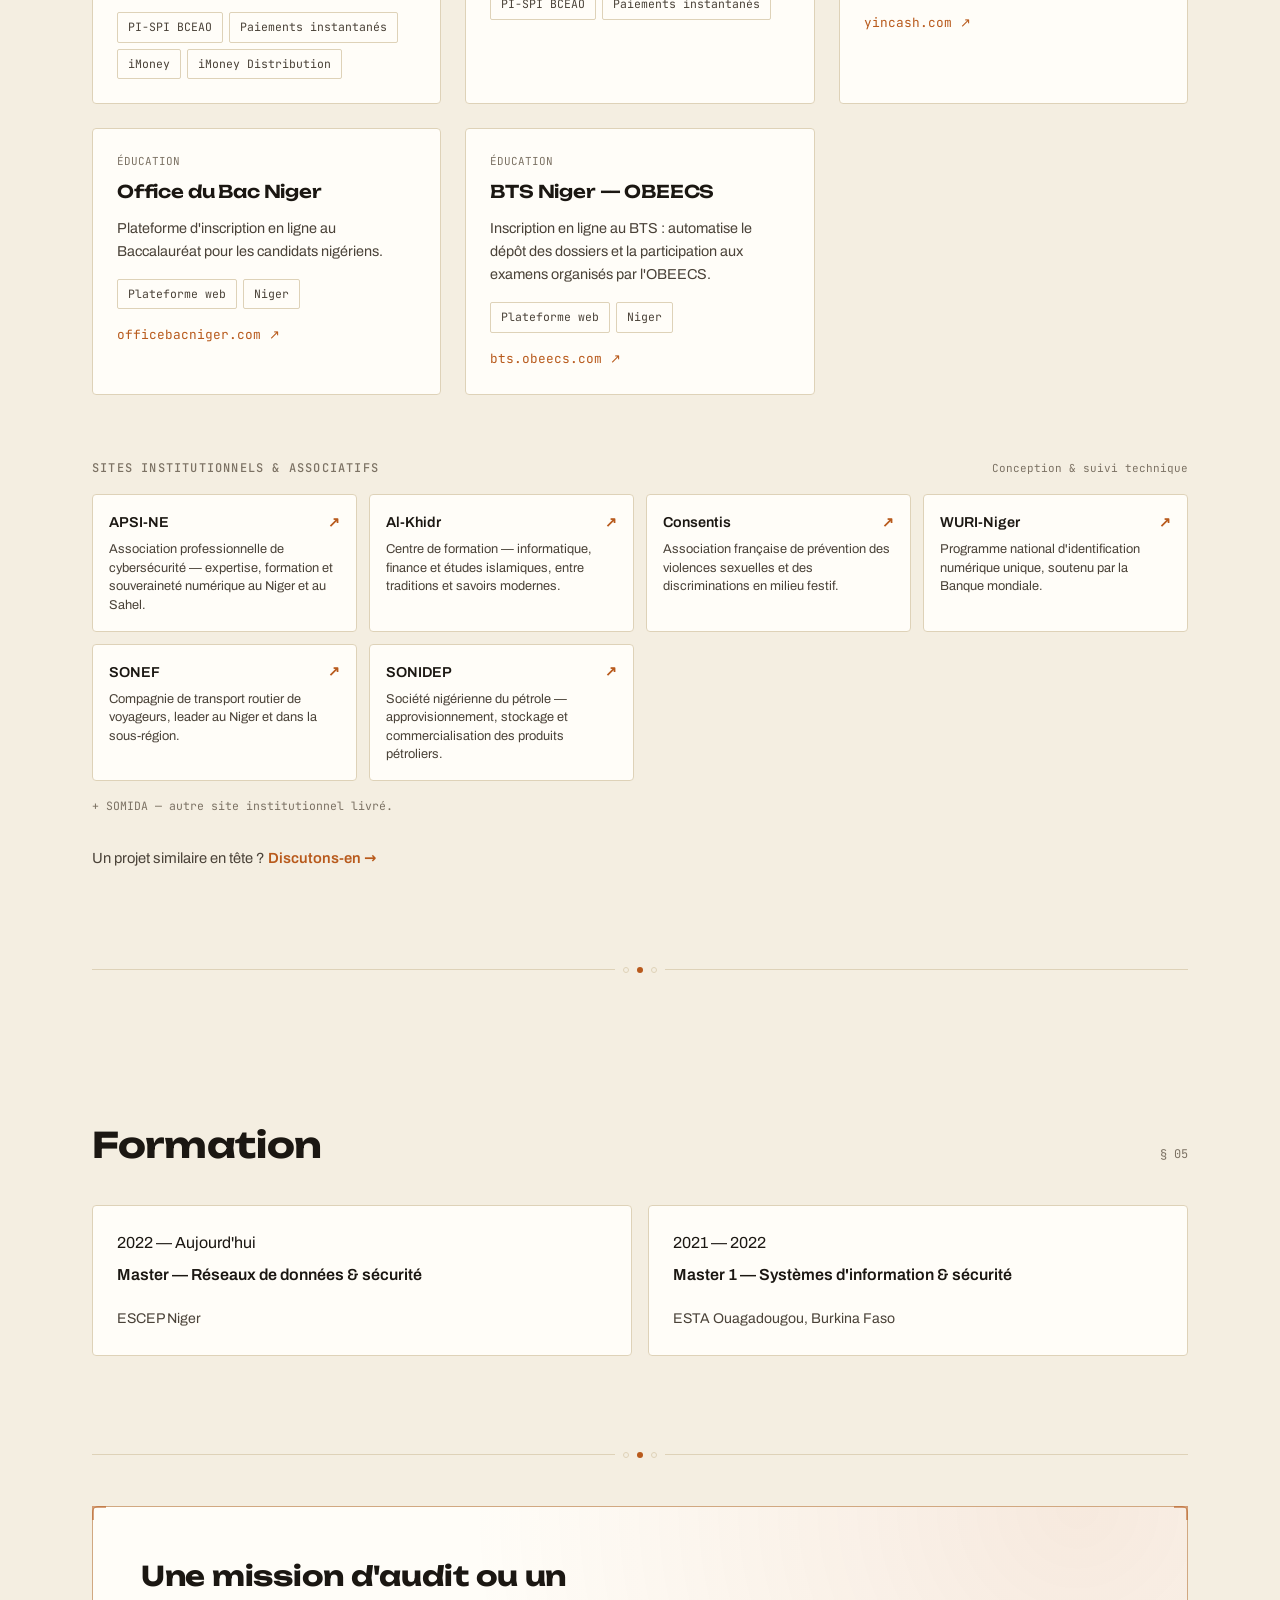
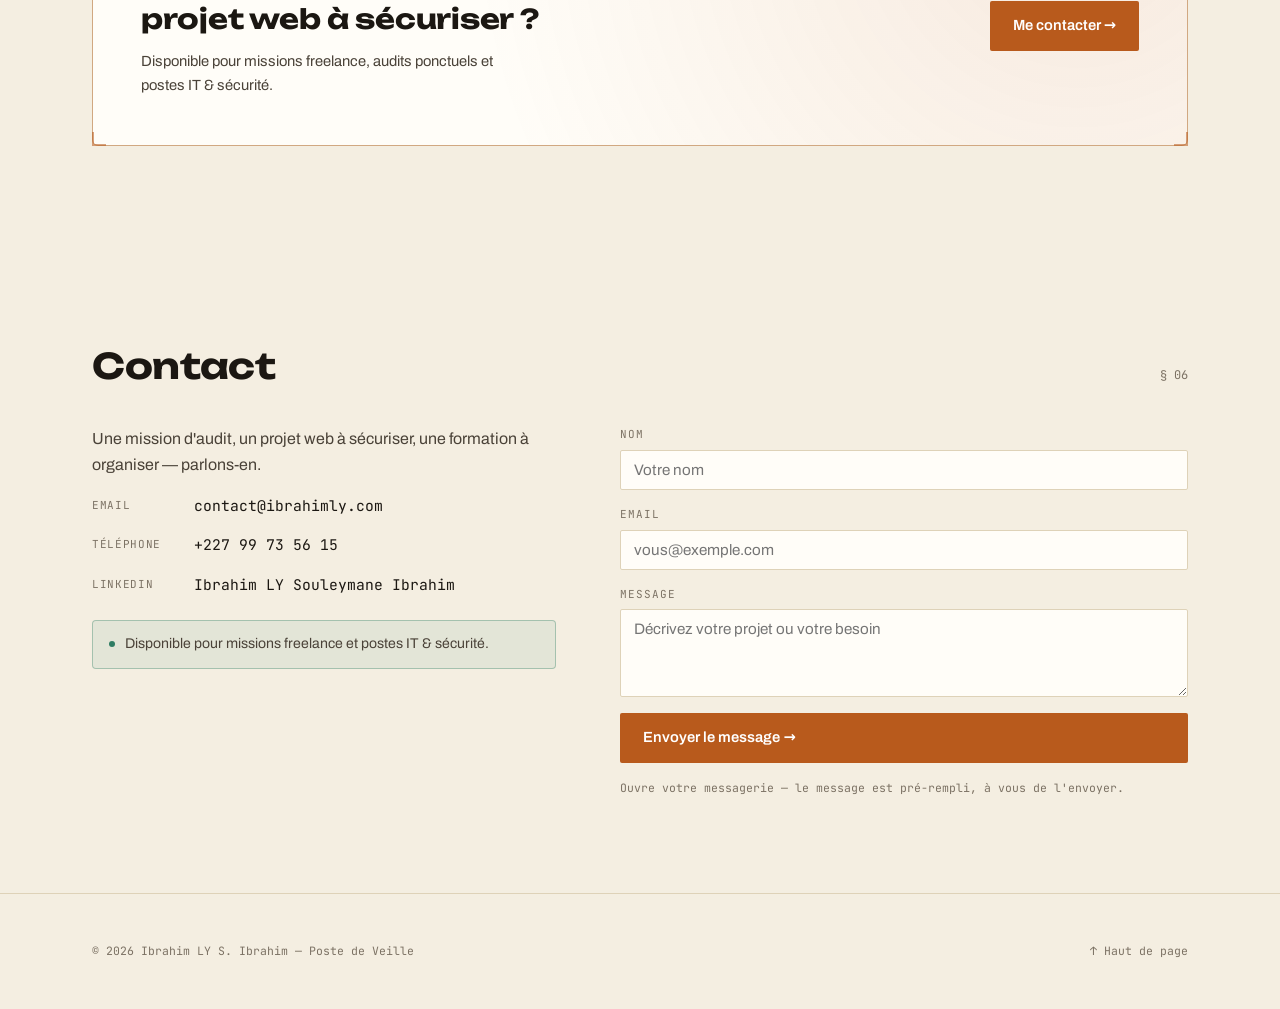
==== commit 2e075e42: "Remove PI BCEAO mention from iMoney Encaissement Co-Authored-By: Claude Opus 5.5 <noreply@anthropic." ====
--- a/index.html
+++ b/index.html
@@ -280,8 +280,8 @@
         <span class="bk tl"></span><span class="bk tr"></span><span class="bk bl"></span><span class="bk br"></span>
         <div class="pc-meta">I-FUTUR · PAIEMENT</div>
         <h3>iMoney Encaissement</h3>
-        <p>Solution d'encaissement de paiement — carte bancaire, Mobile Money, sociétés de transfert d'argent. Intégration des API d'émission VISA (Onafriq) et de paiements instantanés PI BCEAO.</p>
-        <div class="pc-tags"><span class="tag">Ruby on Rails</span><span class="tag">API VISA</span><span class="tag">PI BCEAO</span></div>
+        <p>Solution d'encaissement de paiement — carte bancaire, Mobile Money, sociétés de transfert d'argent. Intégration des API d'émission VISA (Onafriq).</p>
+        <div class="pc-tags"><span class="tag">Ruby on Rails</span><span class="tag">API VISA</span></div>
       </div>
       <div class="proj-card">
         <div class="pc-meta">I-FUTUR · PAIEMENT</div>
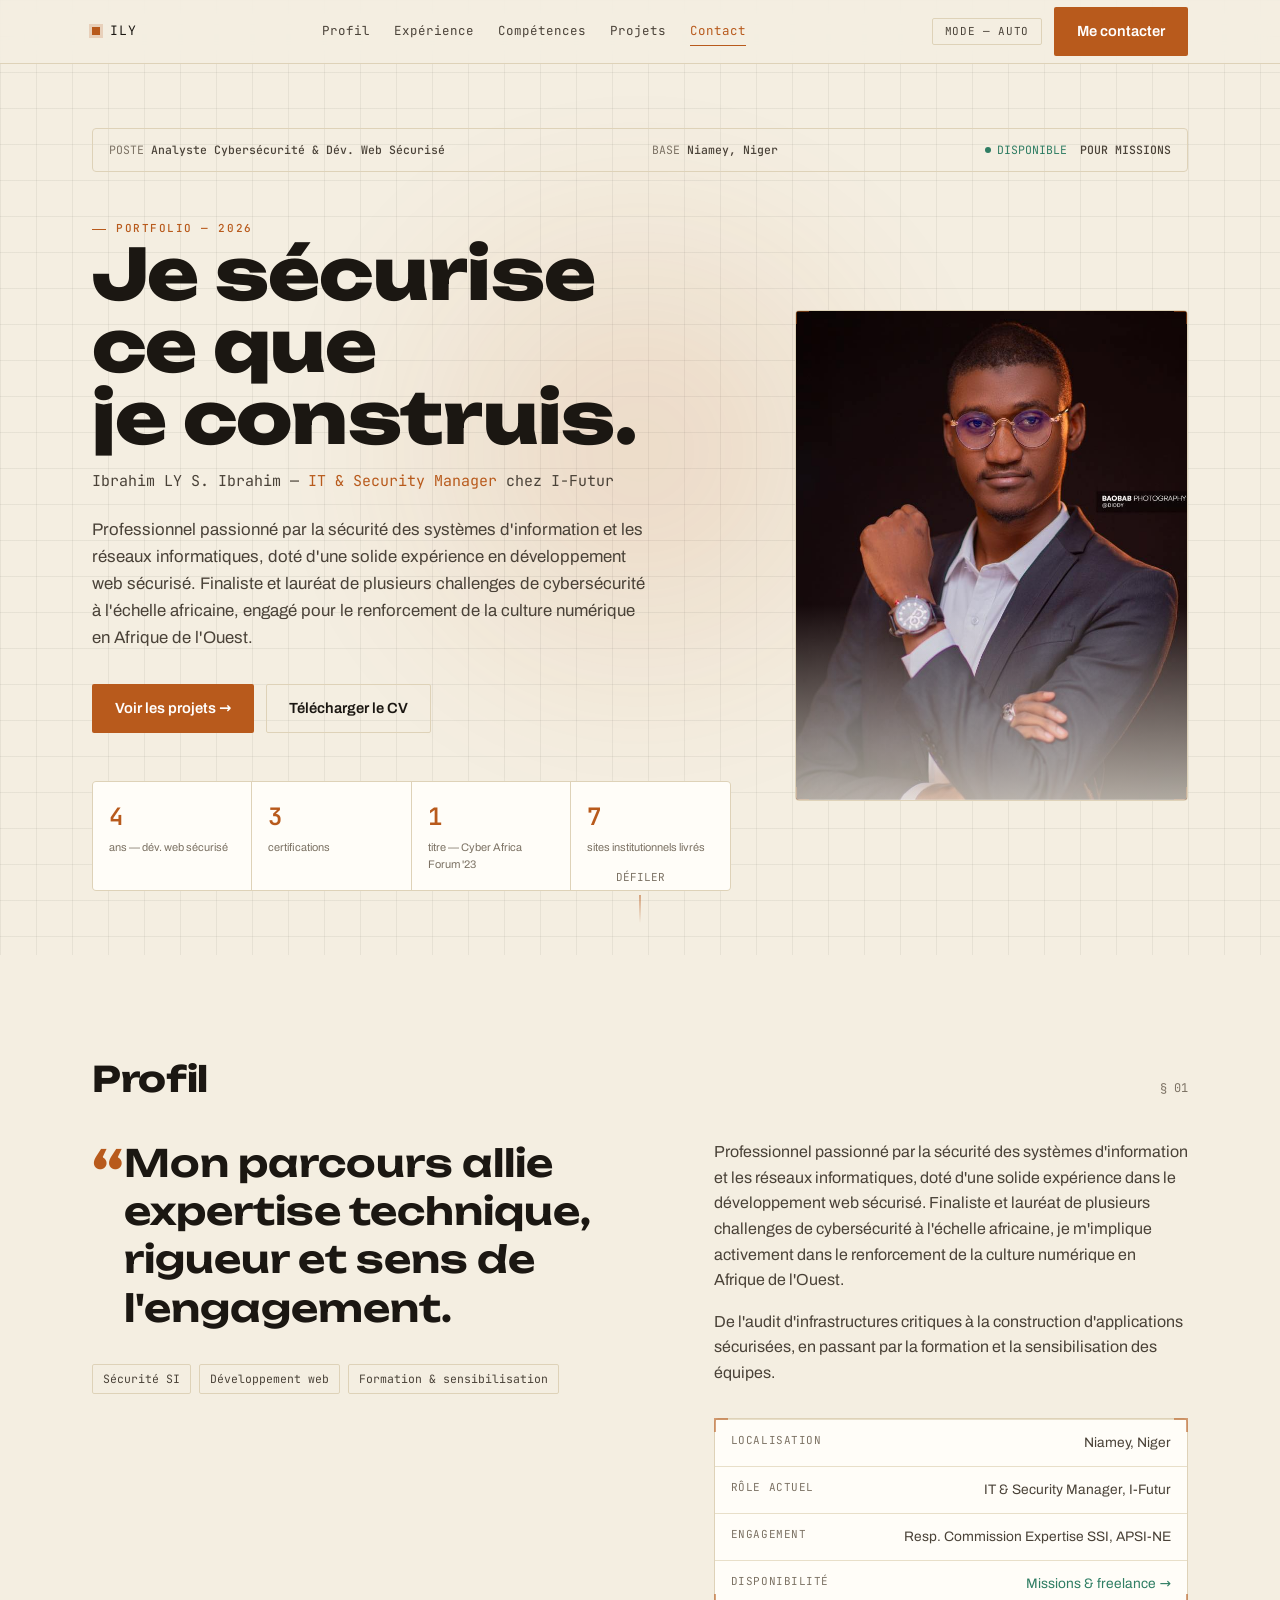
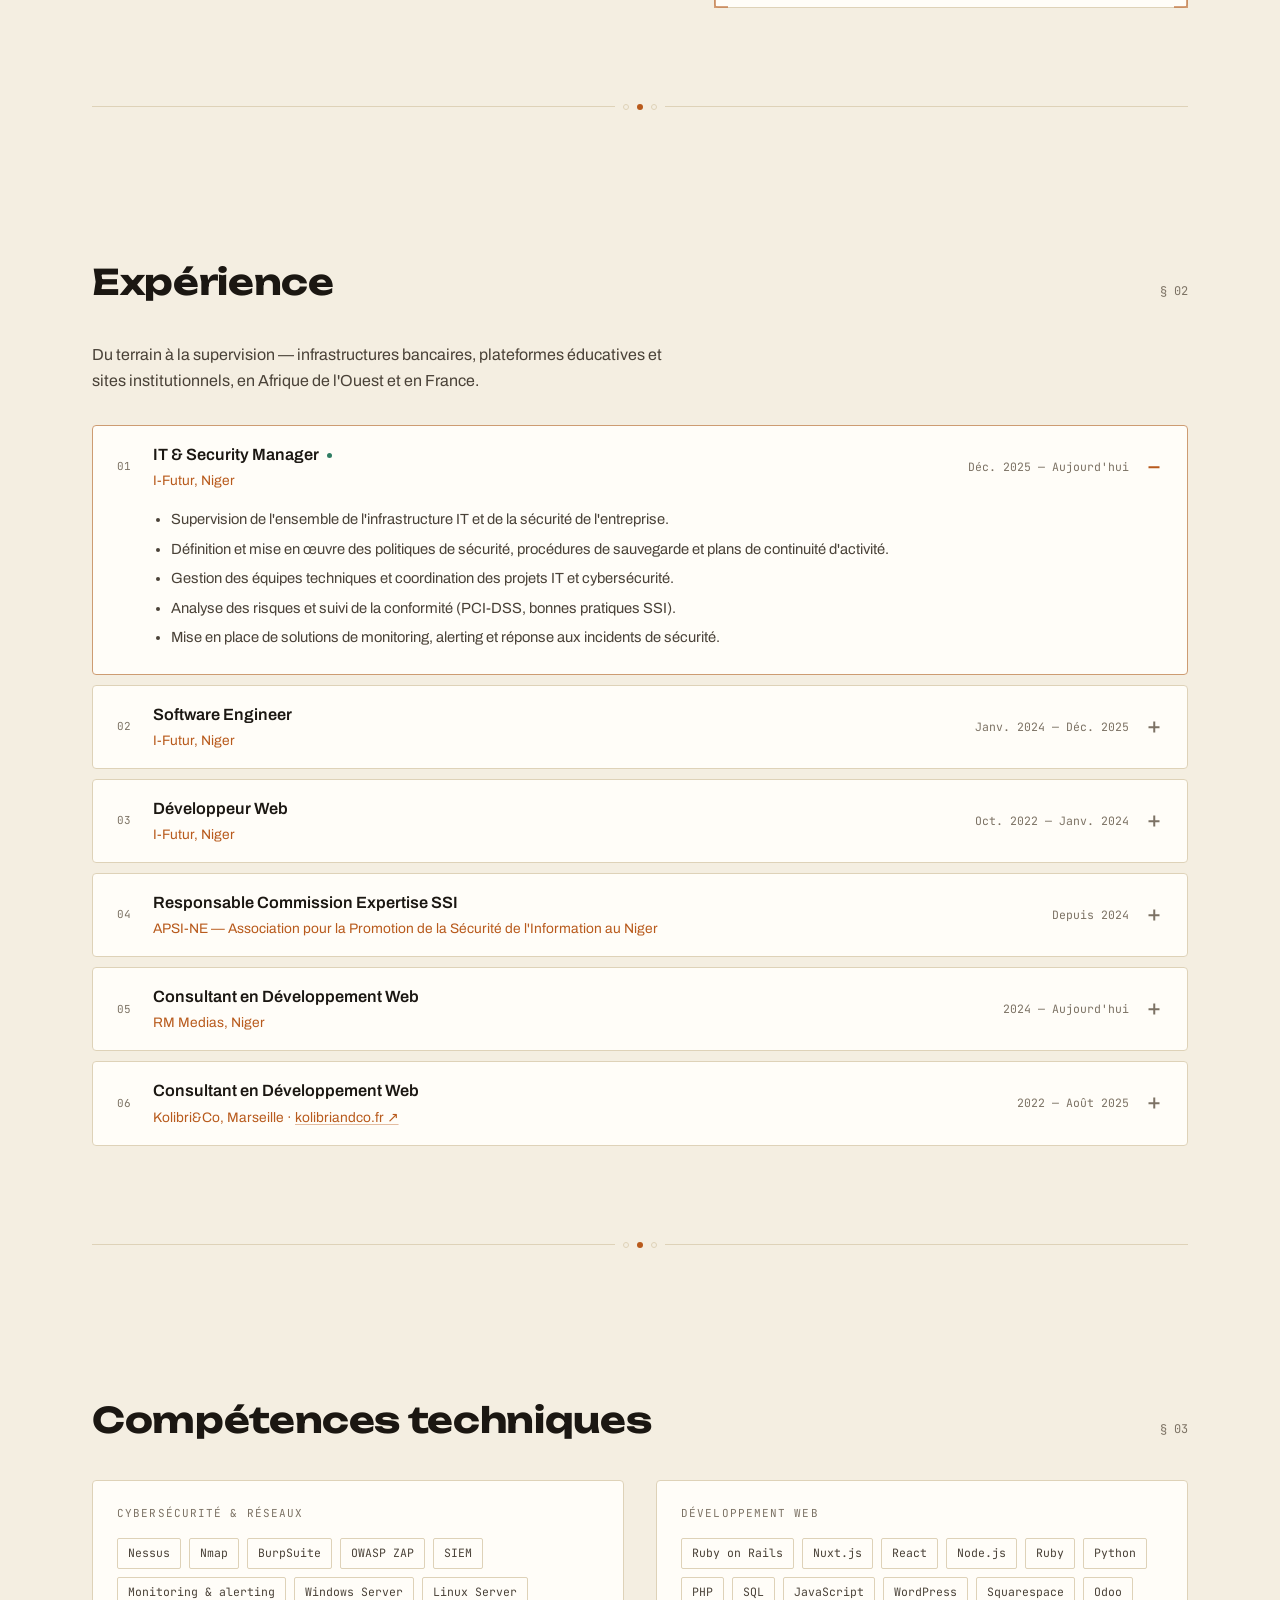
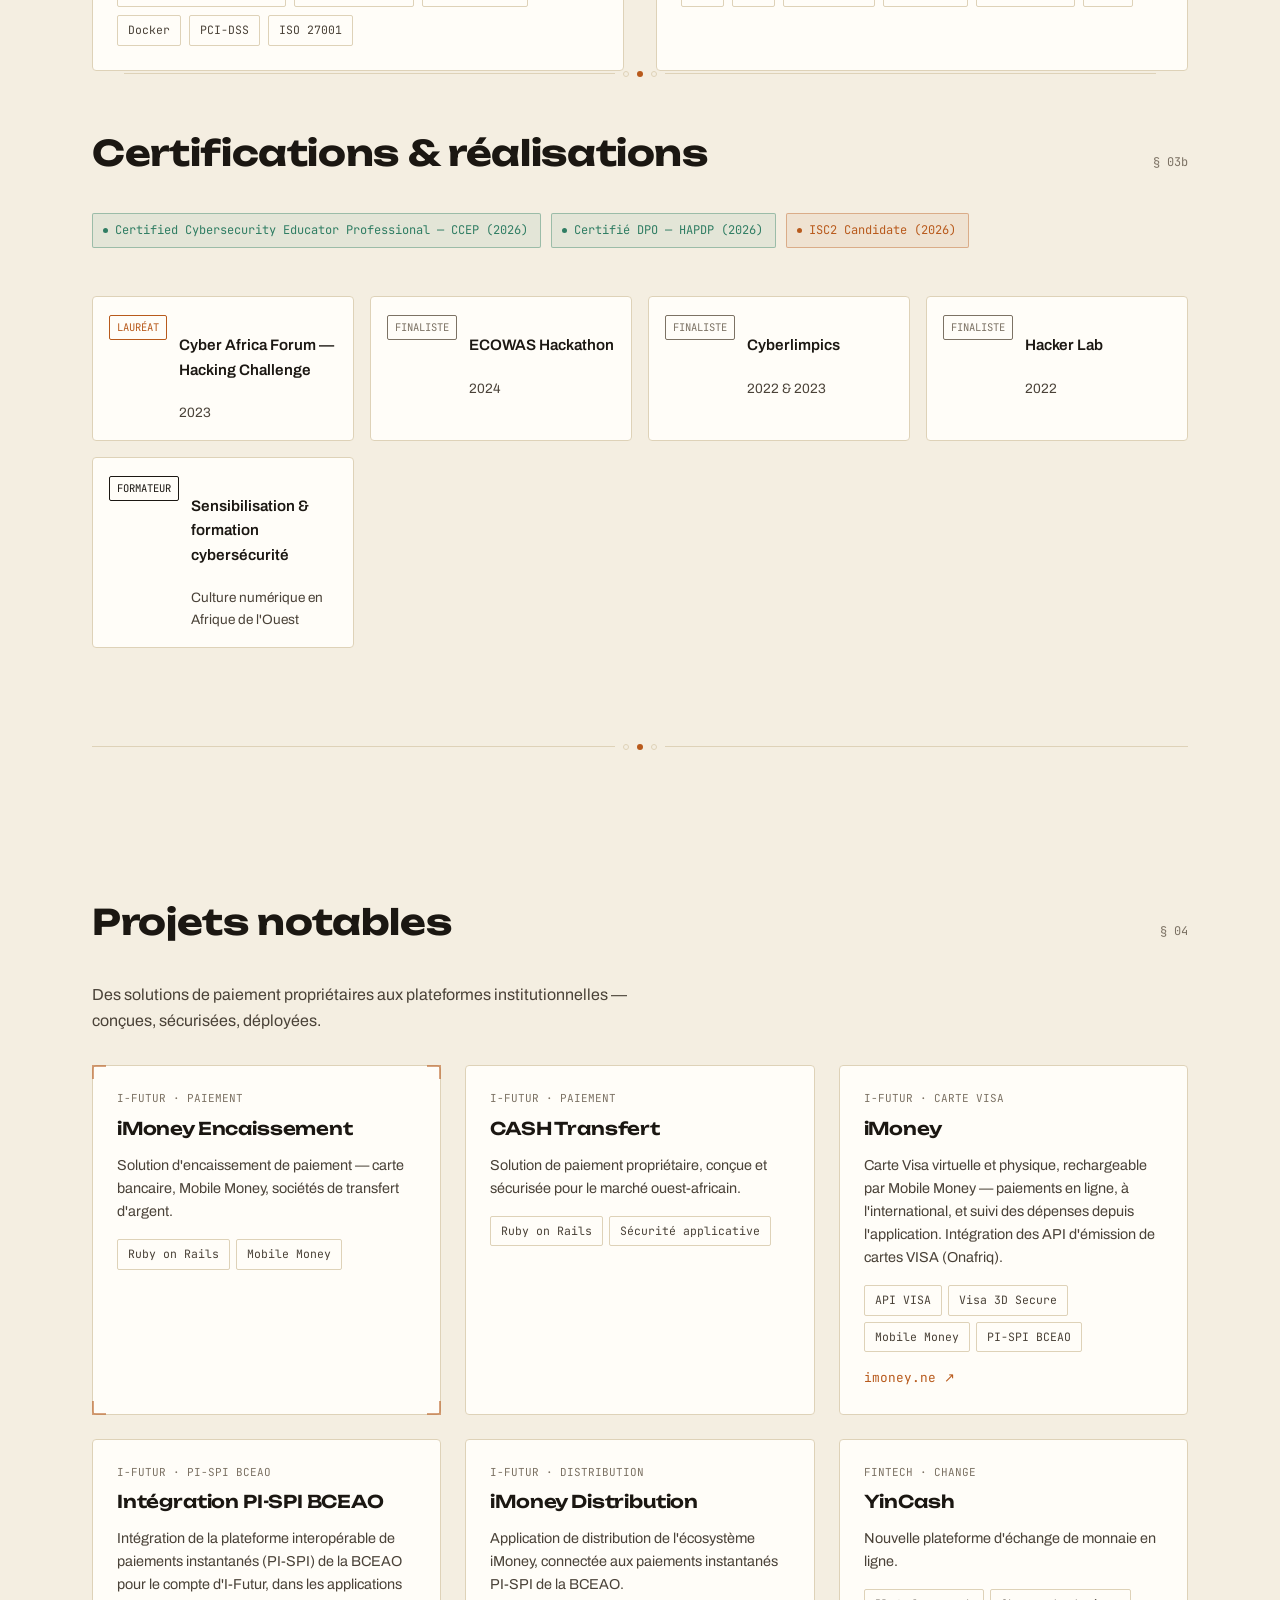
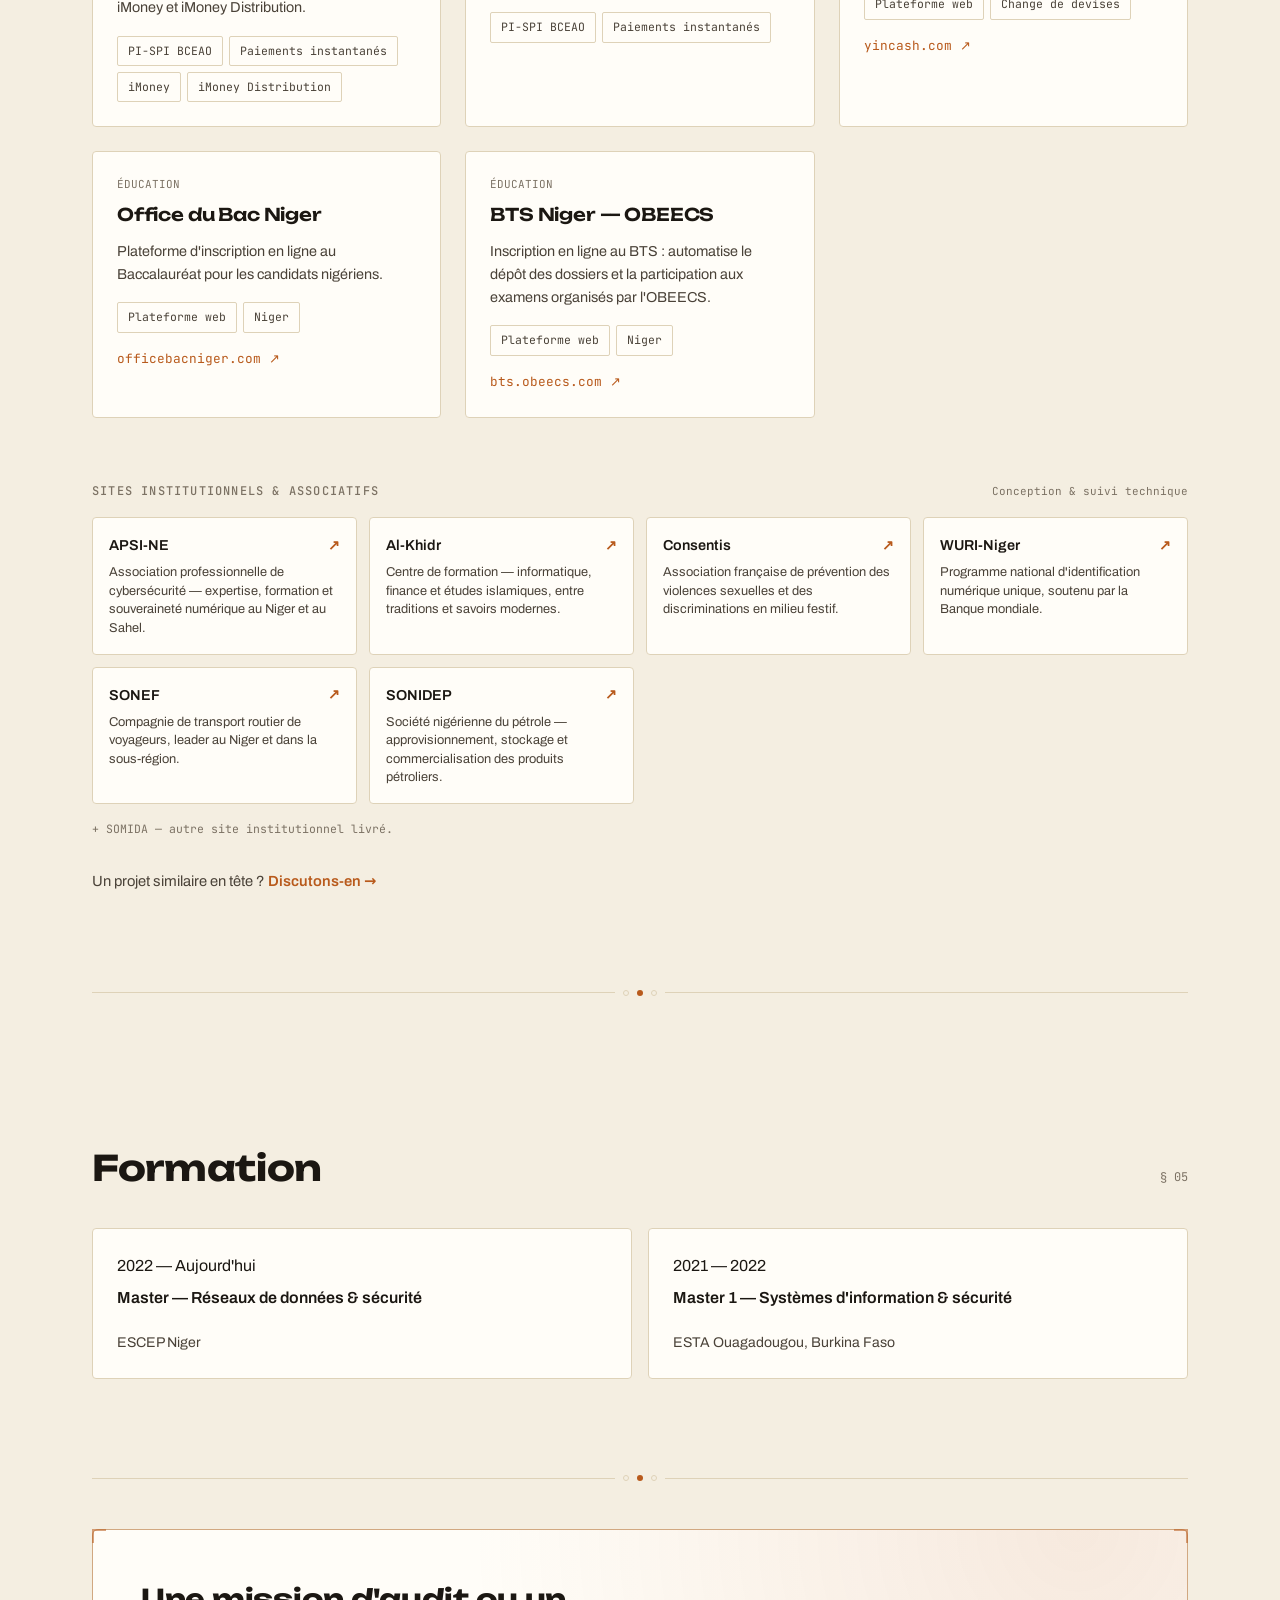
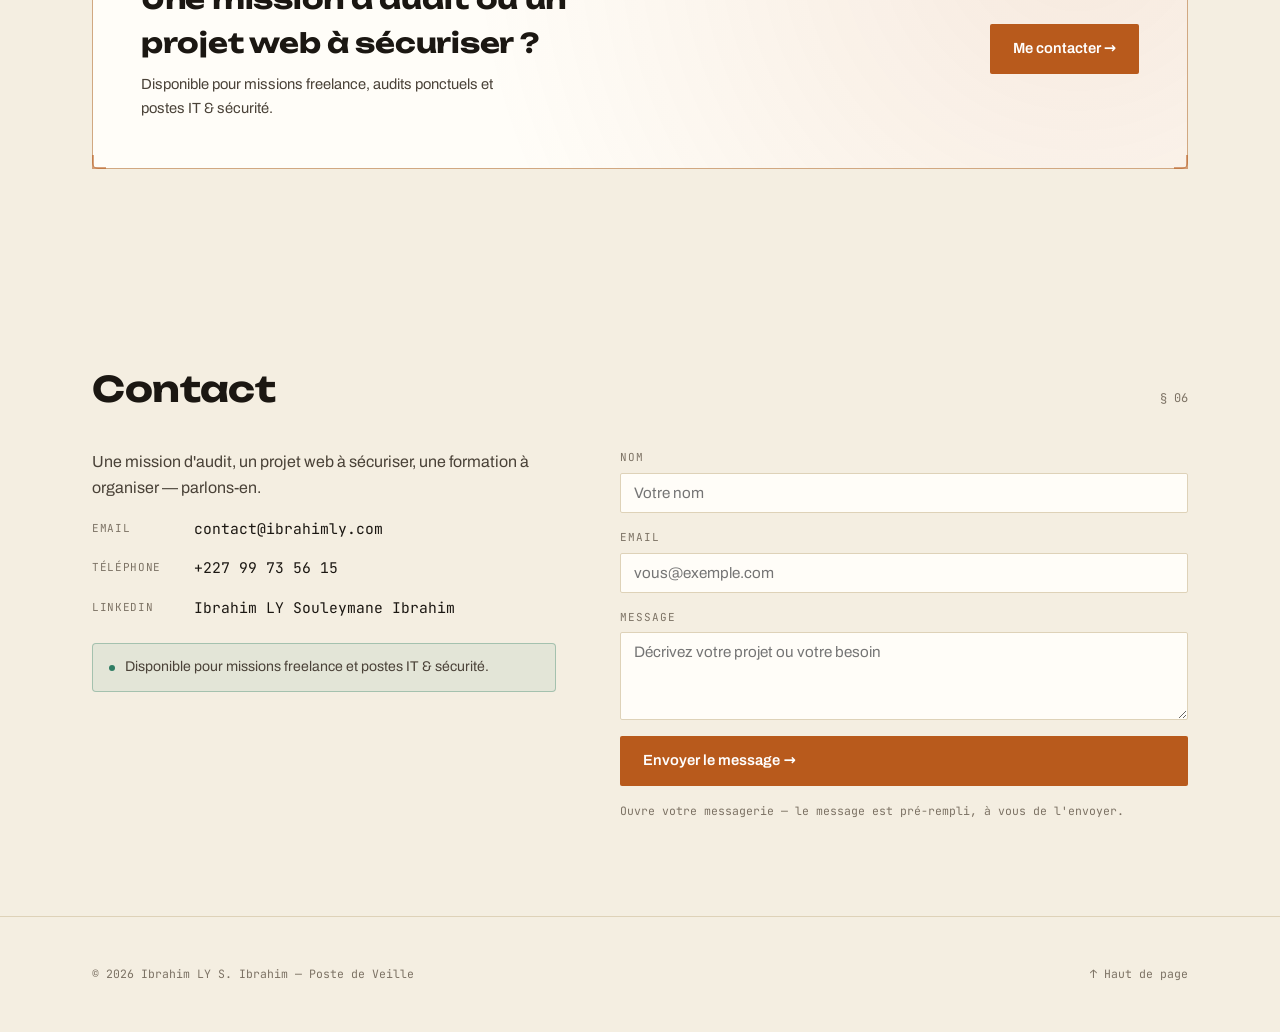
==== commit 876dfdbb: "Move VISA card issuance from iMoney Encaissement to iMoney Co-Authored-By: Claude Opus 5.5 <noreply@" ====
--- a/index.html
+++ b/index.html
@@ -280,8 +280,8 @@
         <span class="bk tl"></span><span class="bk tr"></span><span class="bk bl"></span><span class="bk br"></span>
         <div class="pc-meta">I-FUTUR · PAIEMENT</div>
         <h3>iMoney Encaissement</h3>
-        <p>Solution d'encaissement de paiement — carte bancaire, Mobile Money, sociétés de transfert d'argent. Intégration des API d'émission VISA (Onafriq).</p>
-        <div class="pc-tags"><span class="tag">Ruby on Rails</span><span class="tag">API VISA</span></div>
+        <p>Solution d'encaissement de paiement — carte bancaire, Mobile Money, sociétés de transfert d'argent.</p>
+        <div class="pc-tags"><span class="tag">Ruby on Rails</span><span class="tag">Mobile Money</span></div>
       </div>
       <div class="proj-card">
         <div class="pc-meta">I-FUTUR · PAIEMENT</div>
@@ -292,8 +292,8 @@
       <div class="proj-card">
         <div class="pc-meta">I-FUTUR · CARTE VISA</div>
         <h3>iMoney</h3>
-        <p>Carte Visa virtuelle et physique, rechargeable par Mobile Money — paiements en ligne, à l'international, et suivi des dépenses depuis l'application.</p>
-        <div class="pc-tags"><span class="tag">Visa 3D Secure</span><span class="tag">Mobile Money</span><span class="tag">PI-SPI BCEAO</span></div>
+        <p>Carte Visa virtuelle et physique, rechargeable par Mobile Money — paiements en ligne, à l'international, et suivi des dépenses depuis l'application. Intégration des API d'émission de cartes VISA (Onafriq).</p>
+        <div class="pc-tags"><span class="tag">API VISA</span><span class="tag">Visa 3D Secure</span><span class="tag">Mobile Money</span><span class="tag">PI-SPI BCEAO</span></div>
         <a class="pc-link" href="https://imoney.ne/" target="_blank" rel="noopener">imoney.ne ↗</a>
       </div>
       <div class="proj-card">
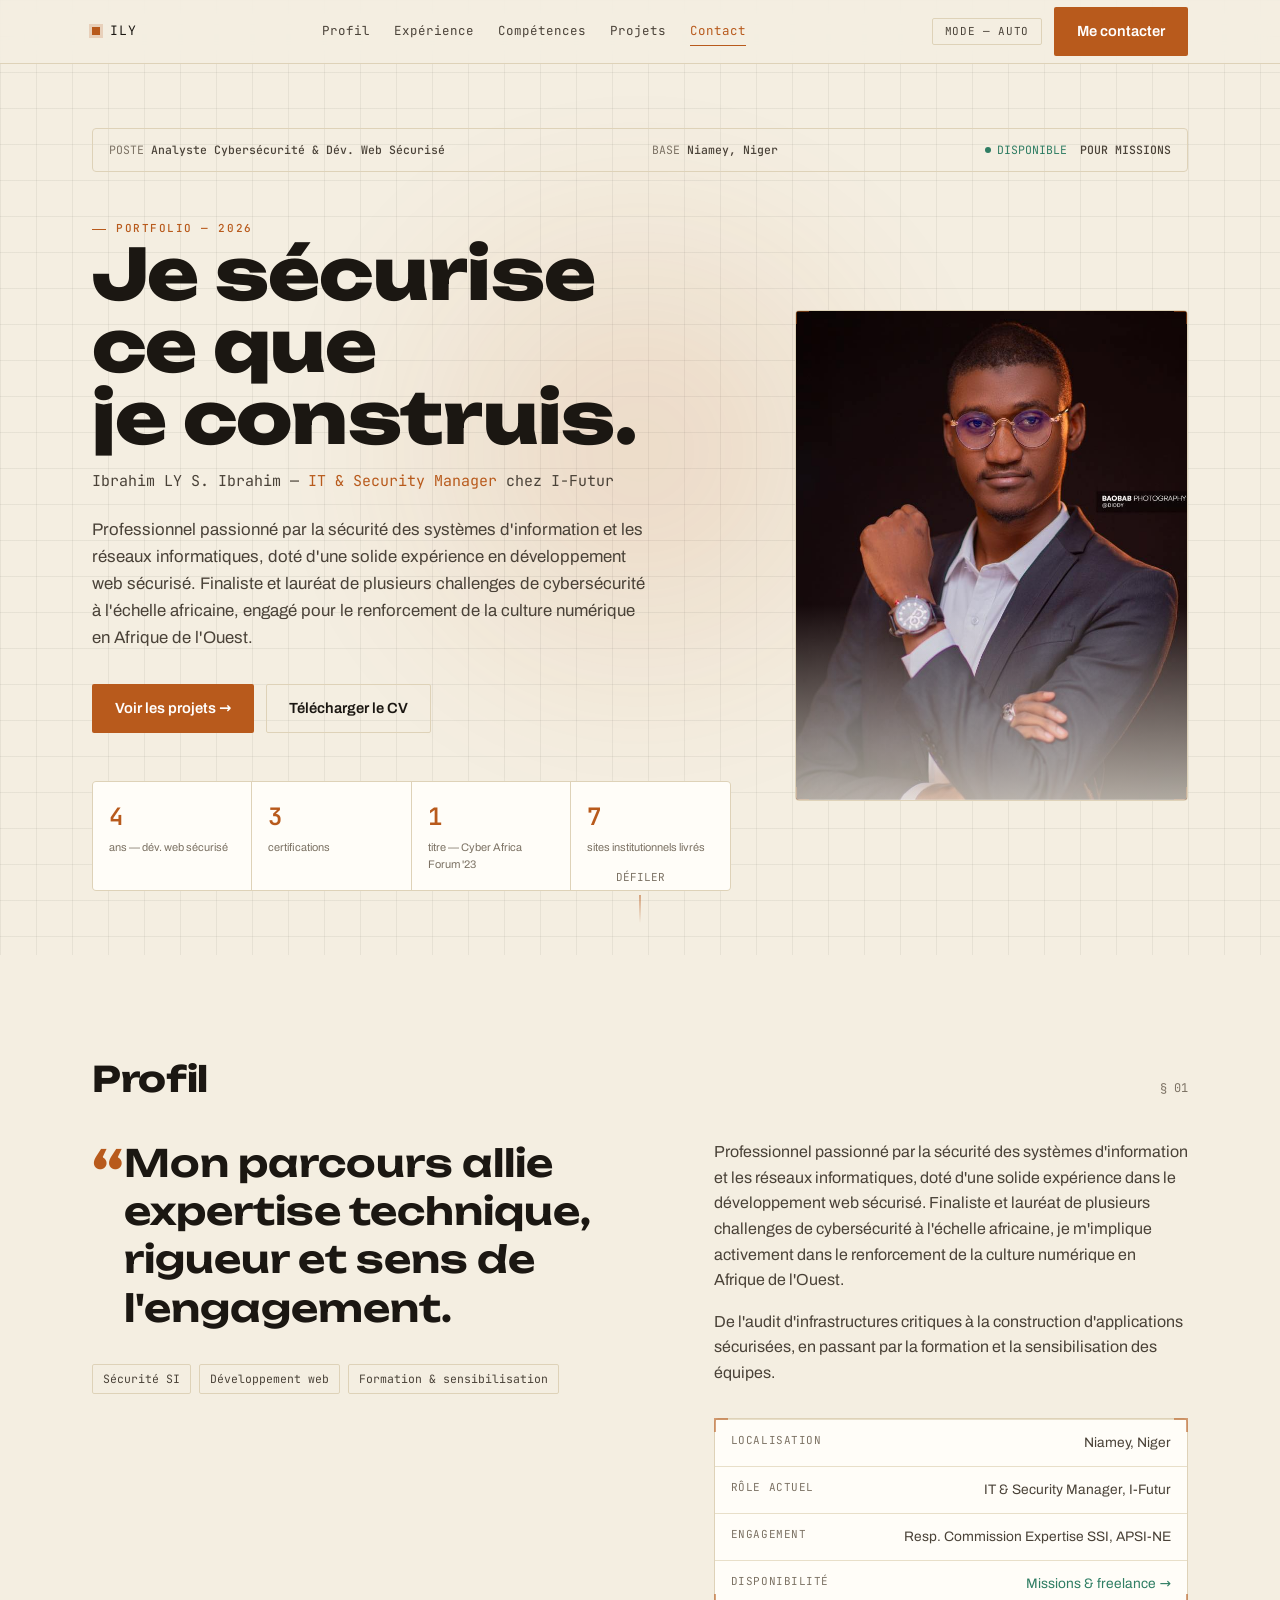
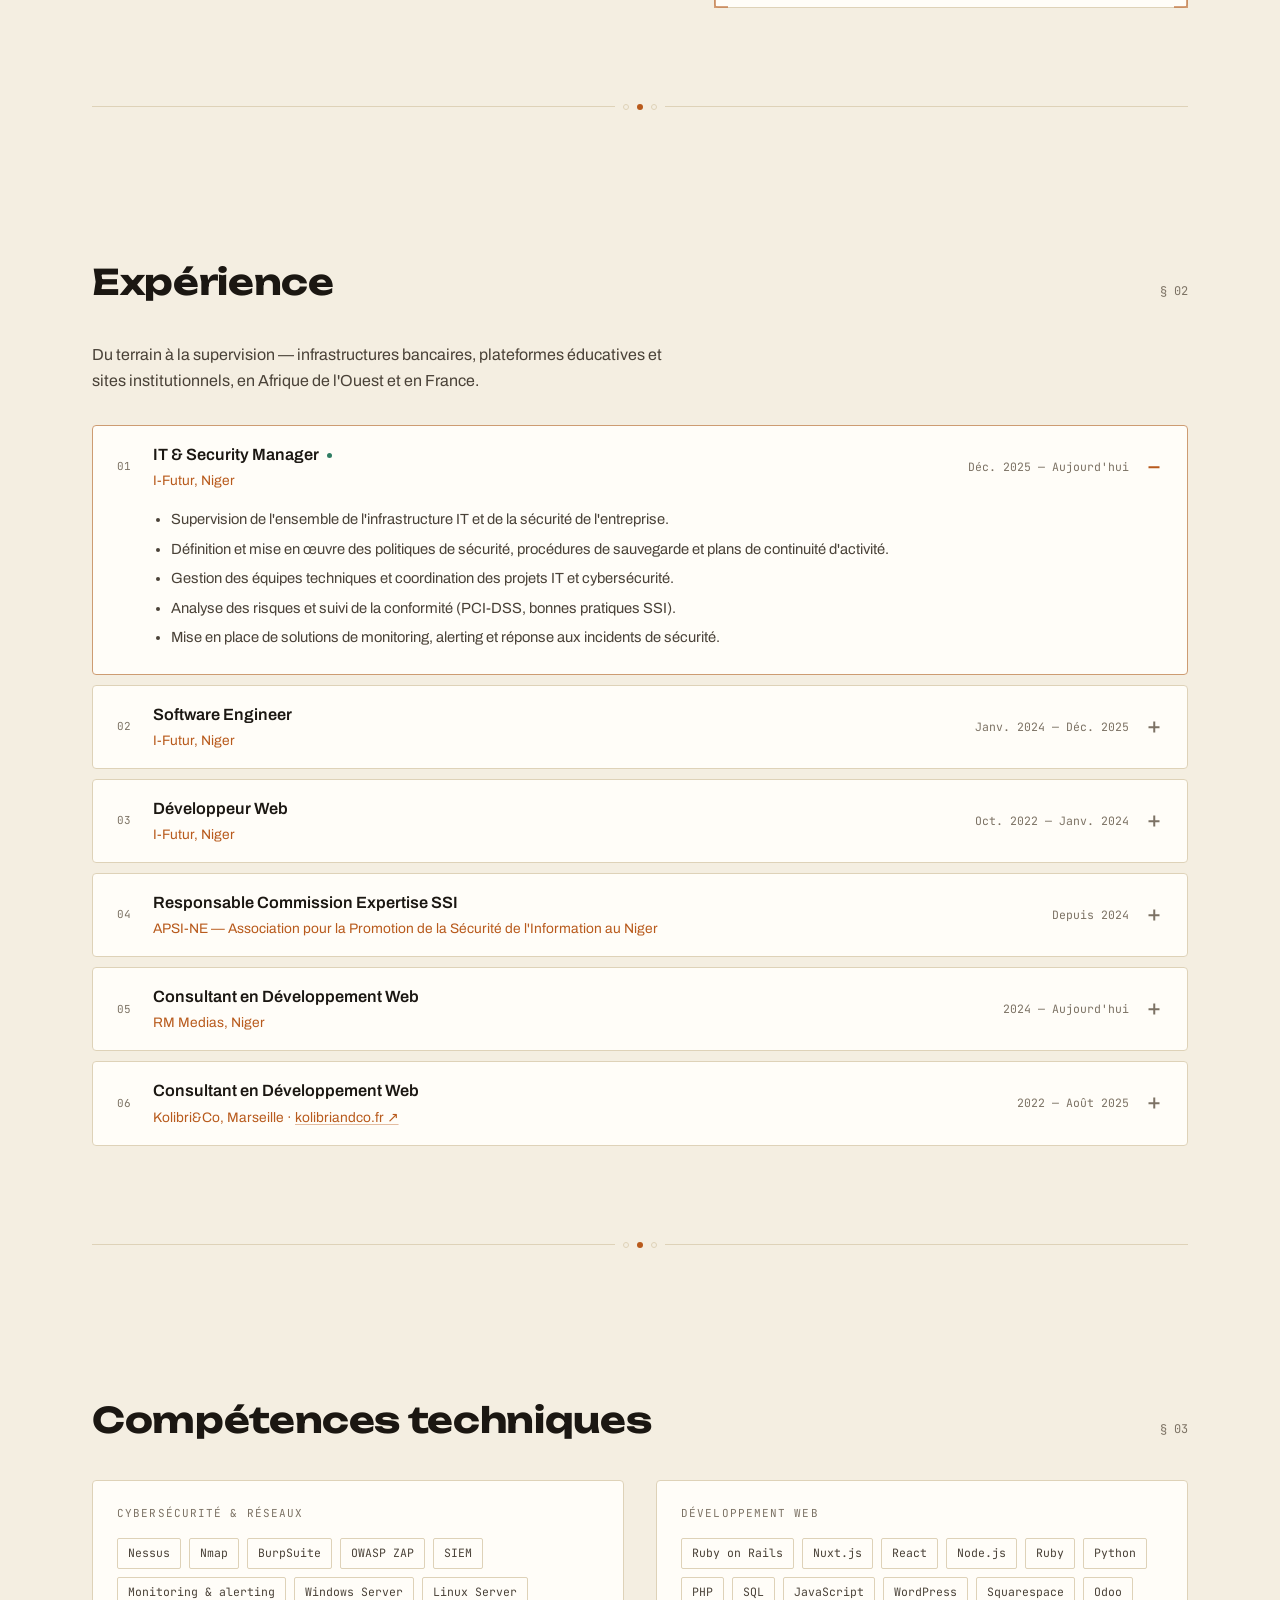
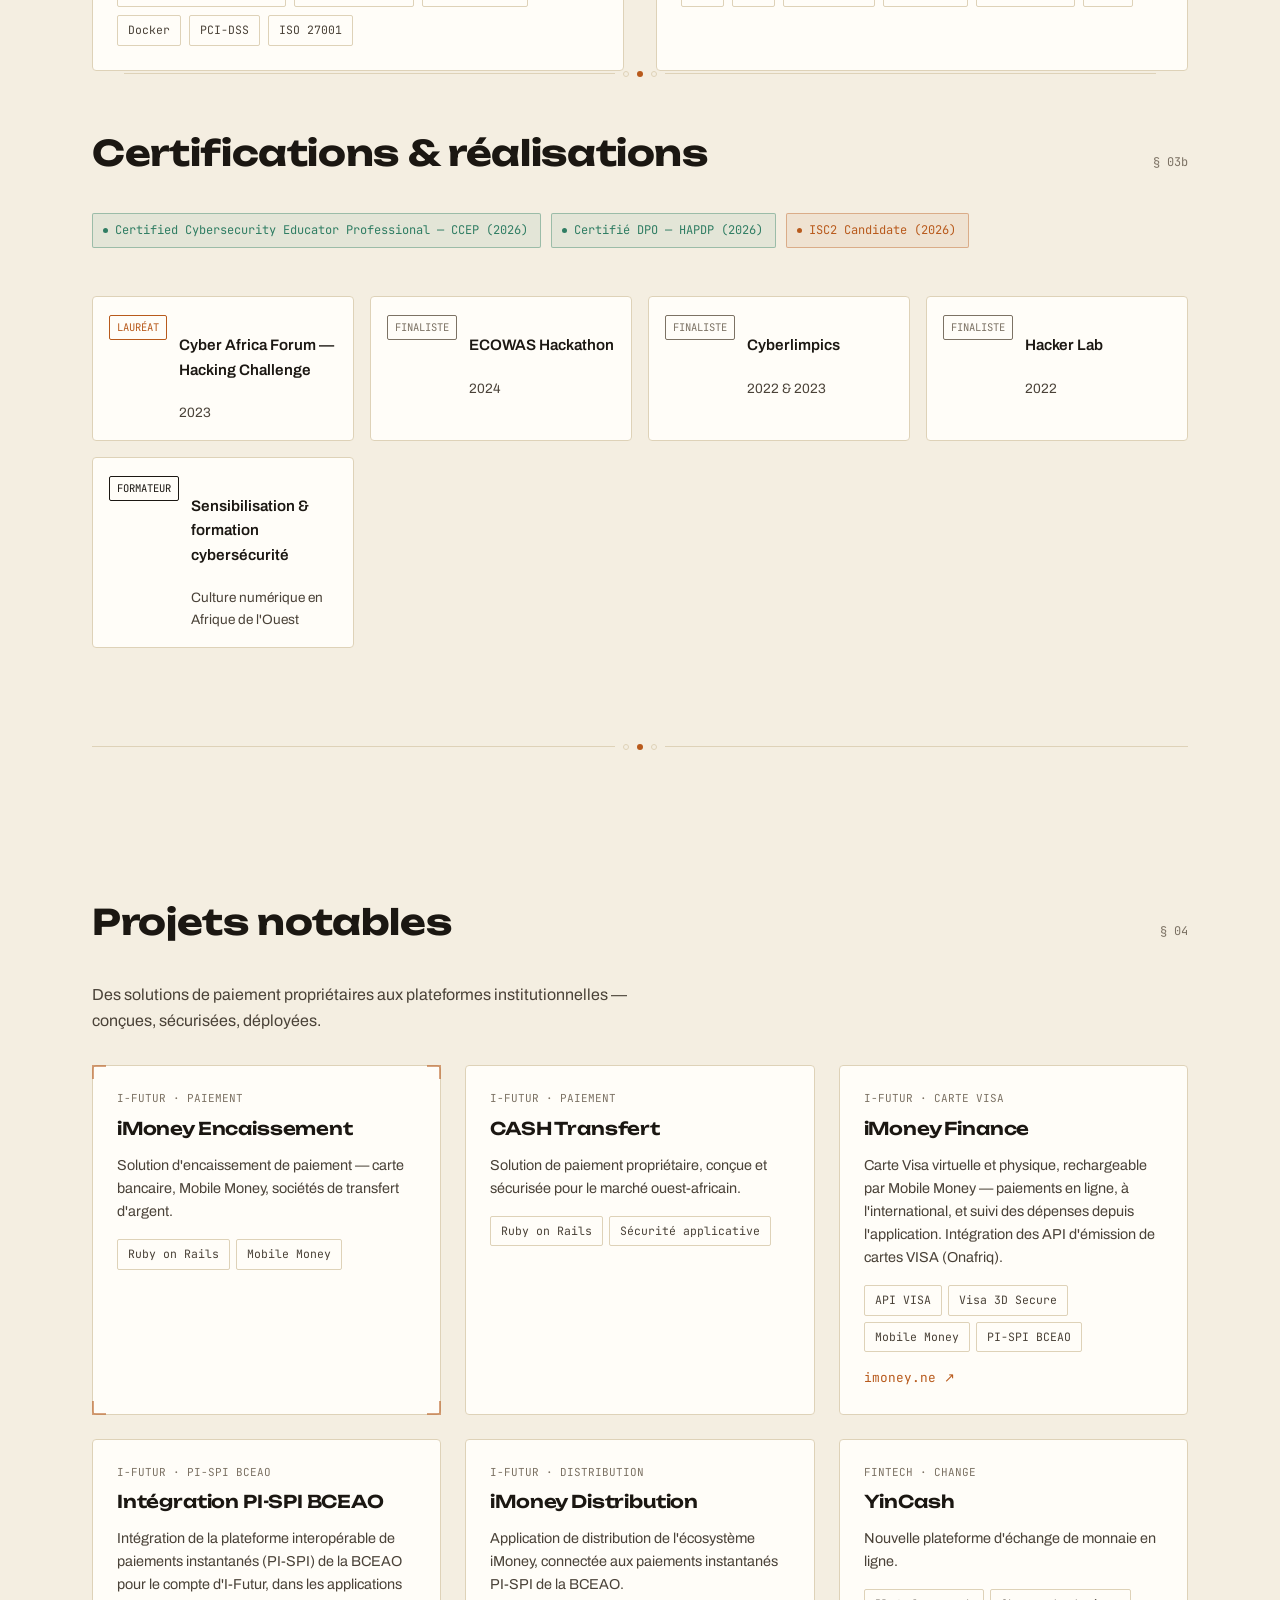
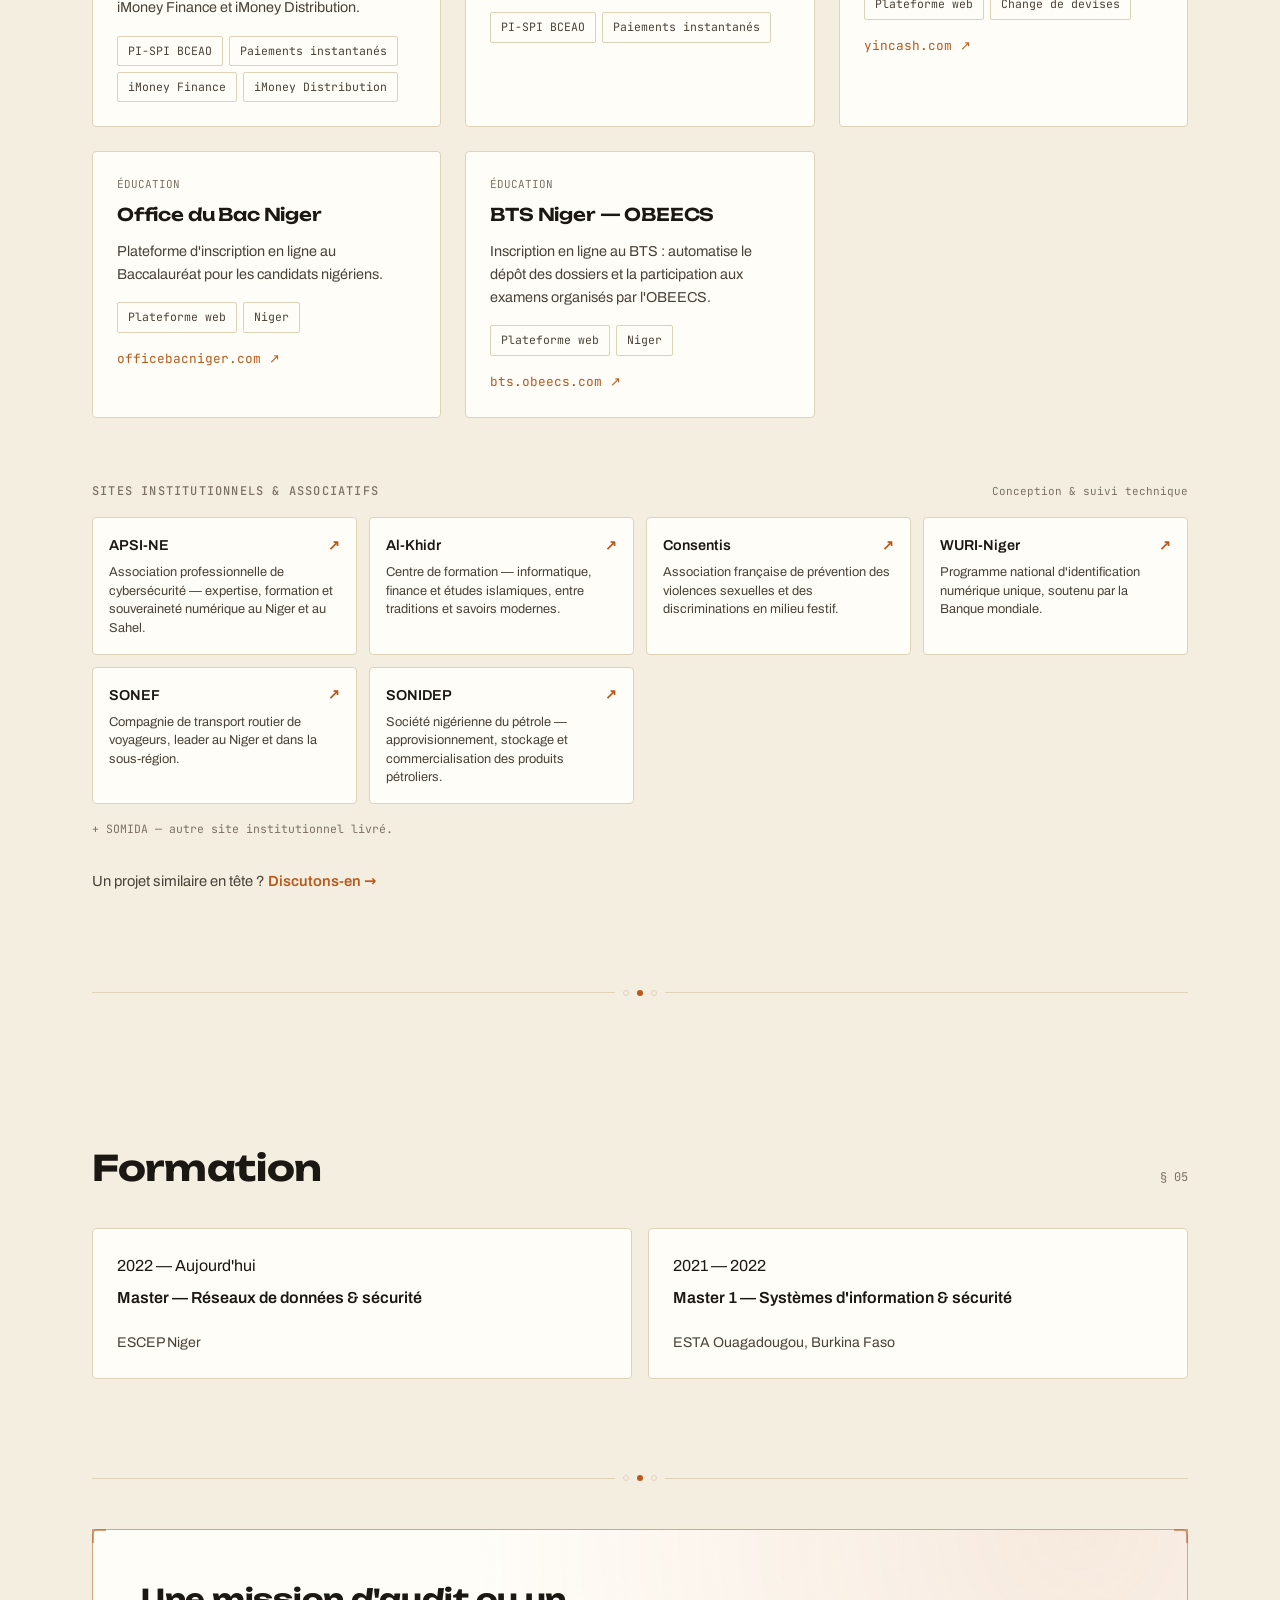
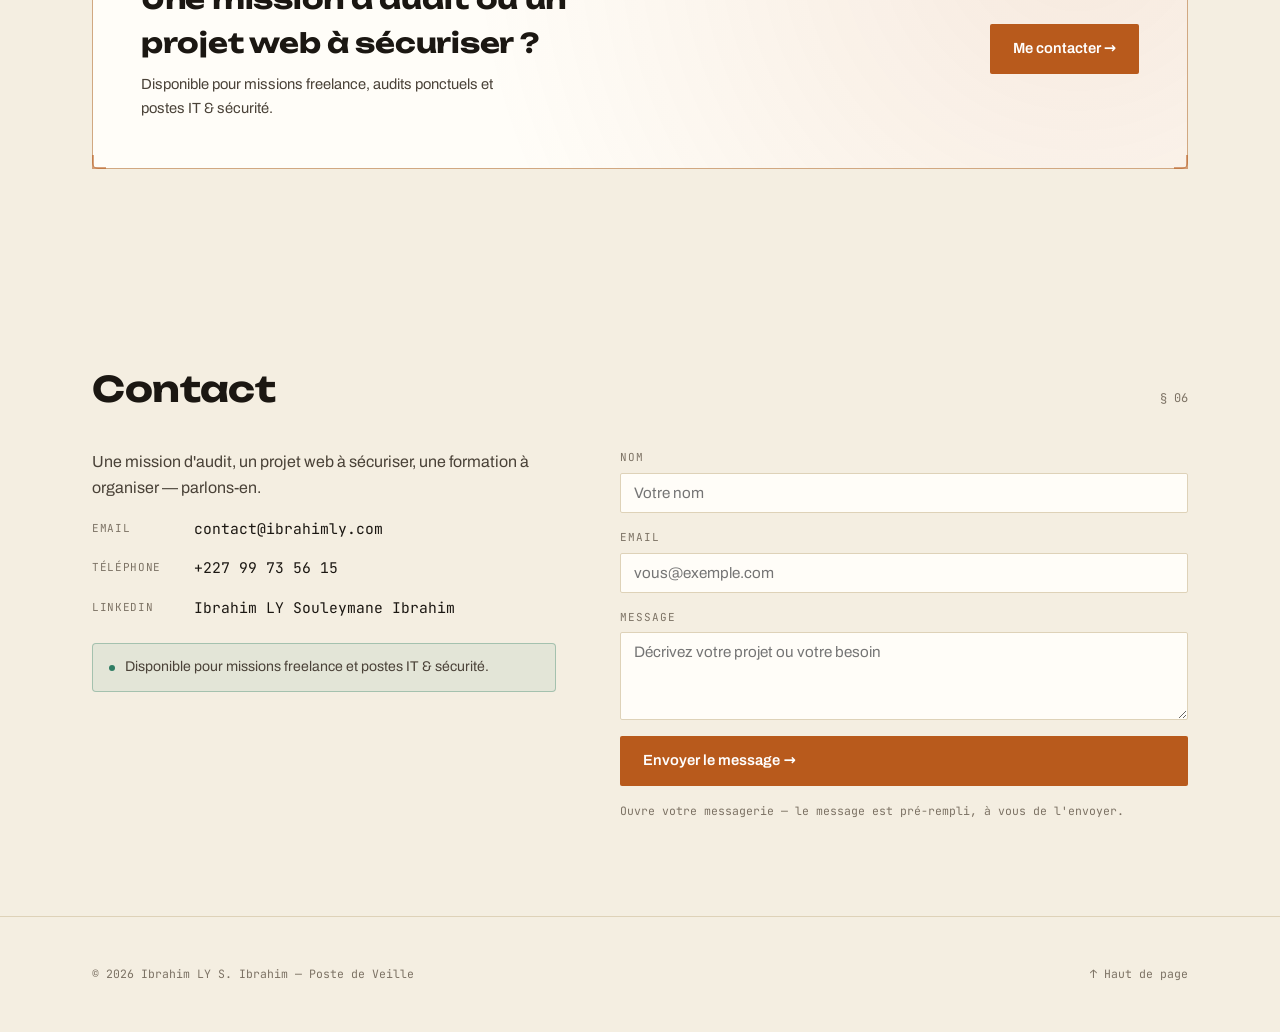
==== commit b47044a3: "Rename iMoney card to iMoney Finance Co-Authored-By: Claude Opus 5.5 <noreply@anthropic.com> Claude-" ====
--- a/index.html
+++ b/index.html
@@ -144,7 +144,7 @@
             <li>Mise en place de solutions de sécurité — authentification, pare-feu applicatif, certificats.</li>
             <li>Sécurisation d'infrastructures applicatives critiques dans le secteur financier et éducatif.</li>
             <li>Participation à la conformité PCI-DSS et intégration de systèmes bancaires.</li>
-            <li>Intégration de la plateforme PI-SPI de la BCEAO (paiements instantanés) dans les applications iMoney et iMoney Distribution.</li>
+            <li>Intégration de la plateforme PI-SPI de la BCEAO (paiements instantanés) dans les applications iMoney Finance et iMoney Distribution.</li>
           </ul>
         </div></div></div>
       </div>
@@ -291,7 +291,7 @@
       </div>
       <div class="proj-card">
         <div class="pc-meta">I-FUTUR · CARTE VISA</div>
-        <h3>iMoney</h3>
+        <h3>iMoney Finance</h3>
         <p>Carte Visa virtuelle et physique, rechargeable par Mobile Money — paiements en ligne, à l'international, et suivi des dépenses depuis l'application. Intégration des API d'émission de cartes VISA (Onafriq).</p>
         <div class="pc-tags"><span class="tag">API VISA</span><span class="tag">Visa 3D Secure</span><span class="tag">Mobile Money</span><span class="tag">PI-SPI BCEAO</span></div>
         <a class="pc-link" href="https://imoney.ne/" target="_blank" rel="noopener">imoney.ne ↗</a>
@@ -299,8 +299,8 @@
       <div class="proj-card">
         <div class="pc-meta">I-FUTUR · PI-SPI BCEAO</div>
         <h3>Intégration PI-SPI BCEAO</h3>
-        <p>Intégration de la plateforme interopérable de paiements instantanés (PI-SPI) de la BCEAO pour le compte d'I-Futur, dans les applications iMoney et iMoney Distribution.</p>
-        <div class="pc-tags"><span class="tag">PI-SPI BCEAO</span><span class="tag">Paiements instantanés</span><span class="tag">iMoney</span><span class="tag">iMoney Distribution</span></div>
+        <p>Intégration de la plateforme interopérable de paiements instantanés (PI-SPI) de la BCEAO pour le compte d'I-Futur, dans les applications iMoney Finance et iMoney Distribution.</p>
+        <div class="pc-tags"><span class="tag">PI-SPI BCEAO</span><span class="tag">Paiements instantanés</span><span class="tag">iMoney Finance</span><span class="tag">iMoney Distribution</span></div>
       </div>
       <div class="proj-card">
         <div class="pc-meta">I-FUTUR · DISTRIBUTION</div>
